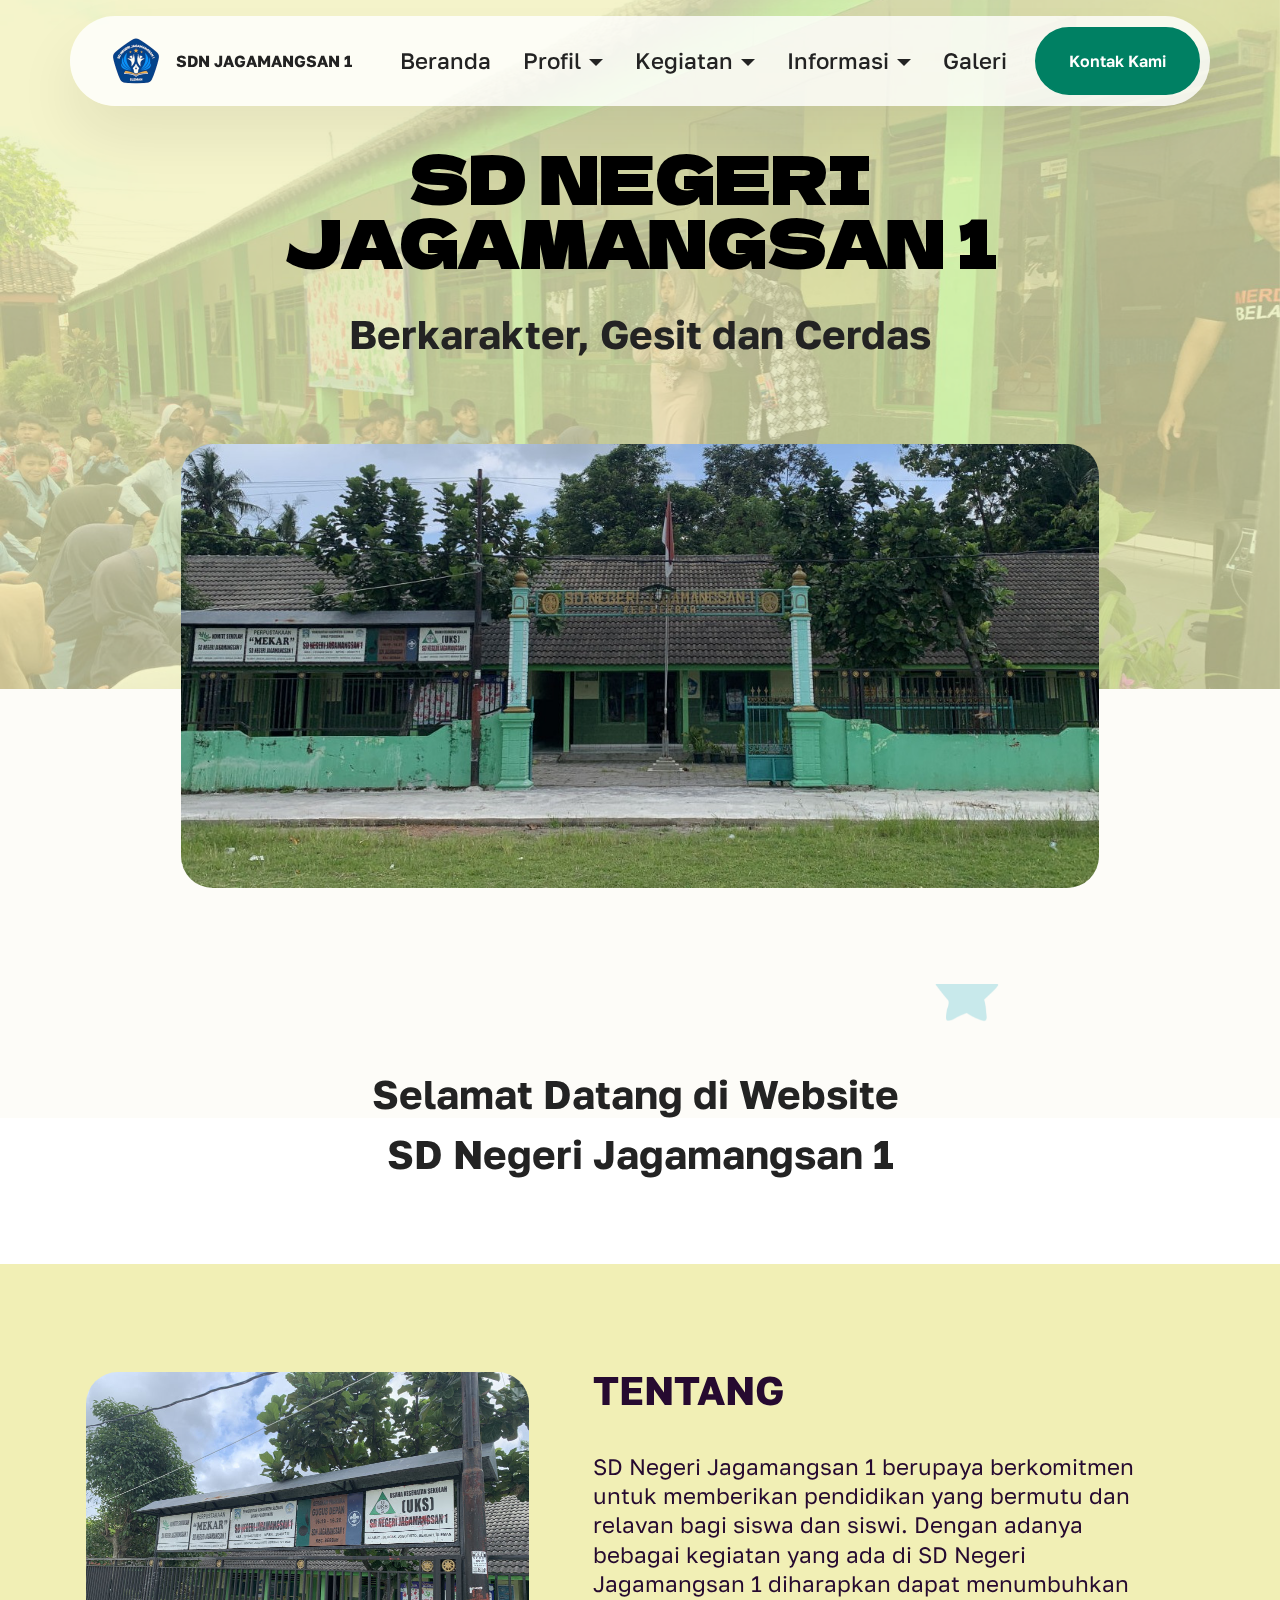
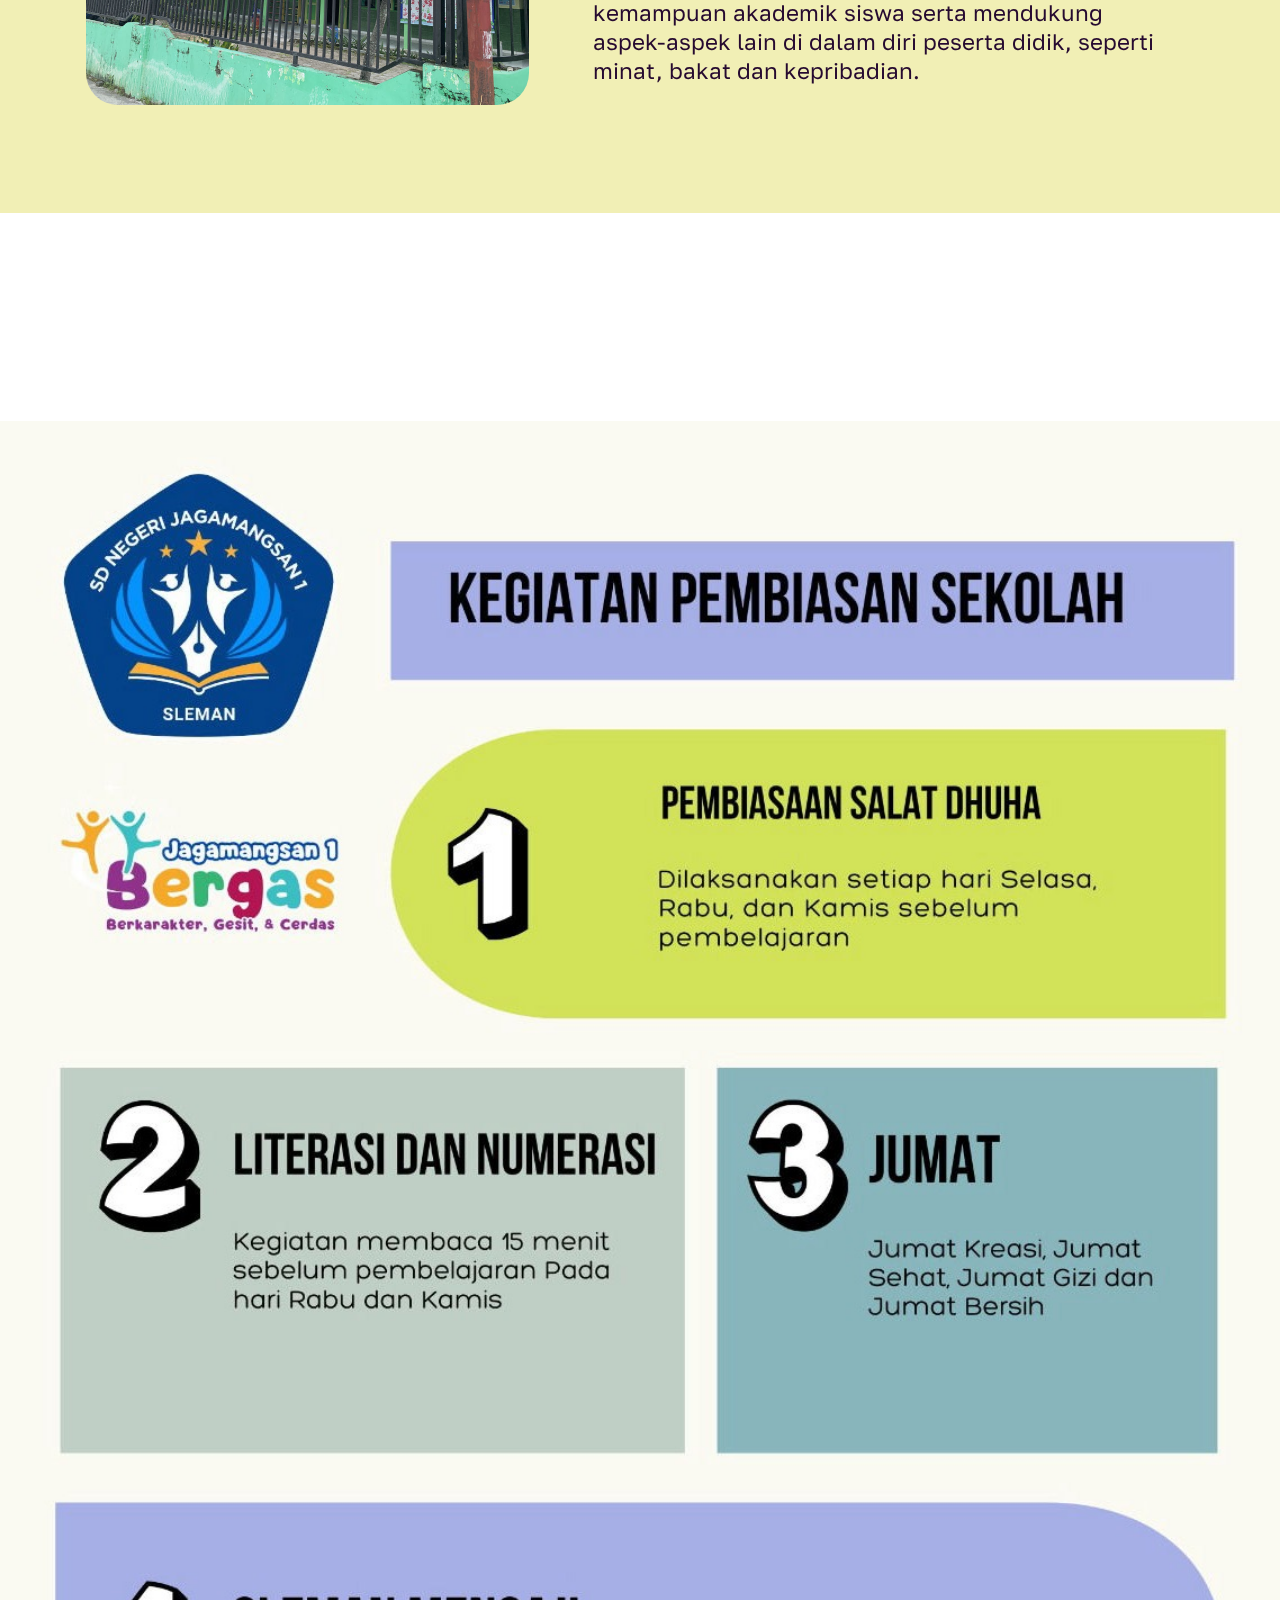
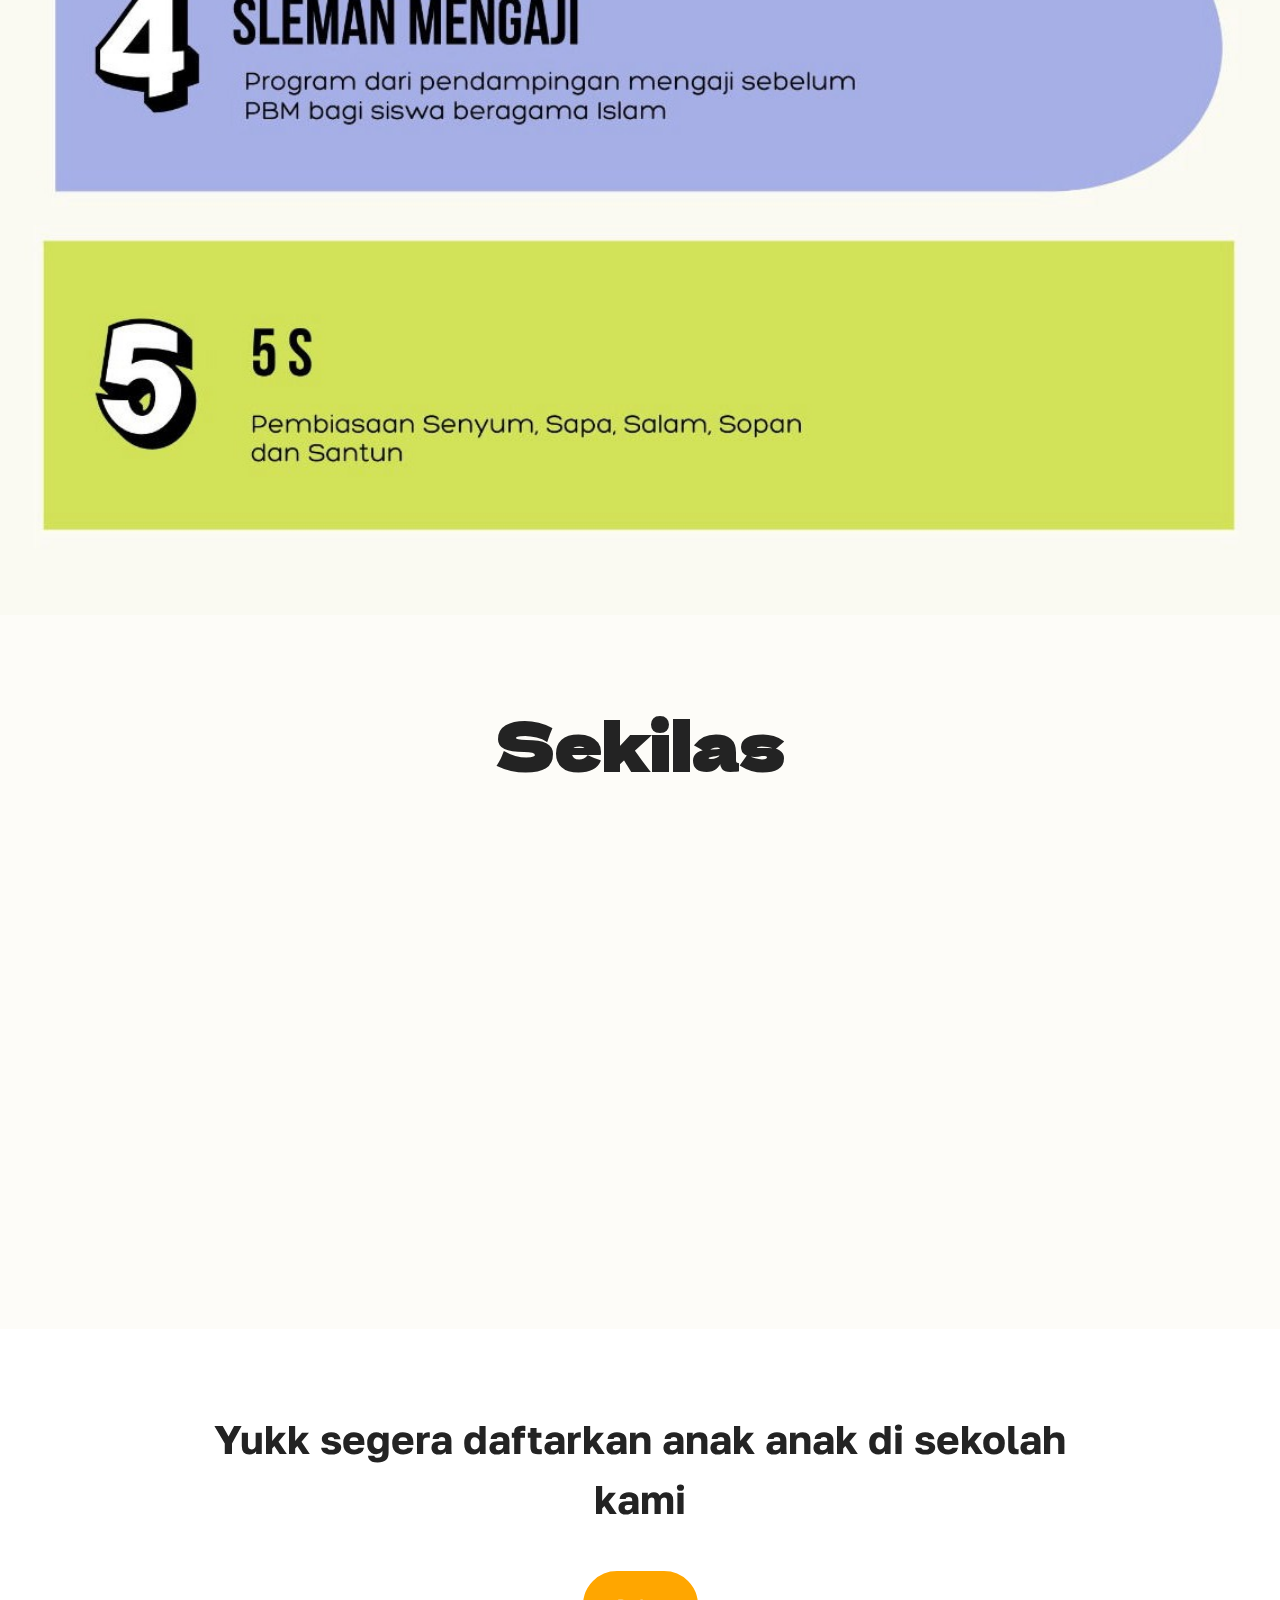
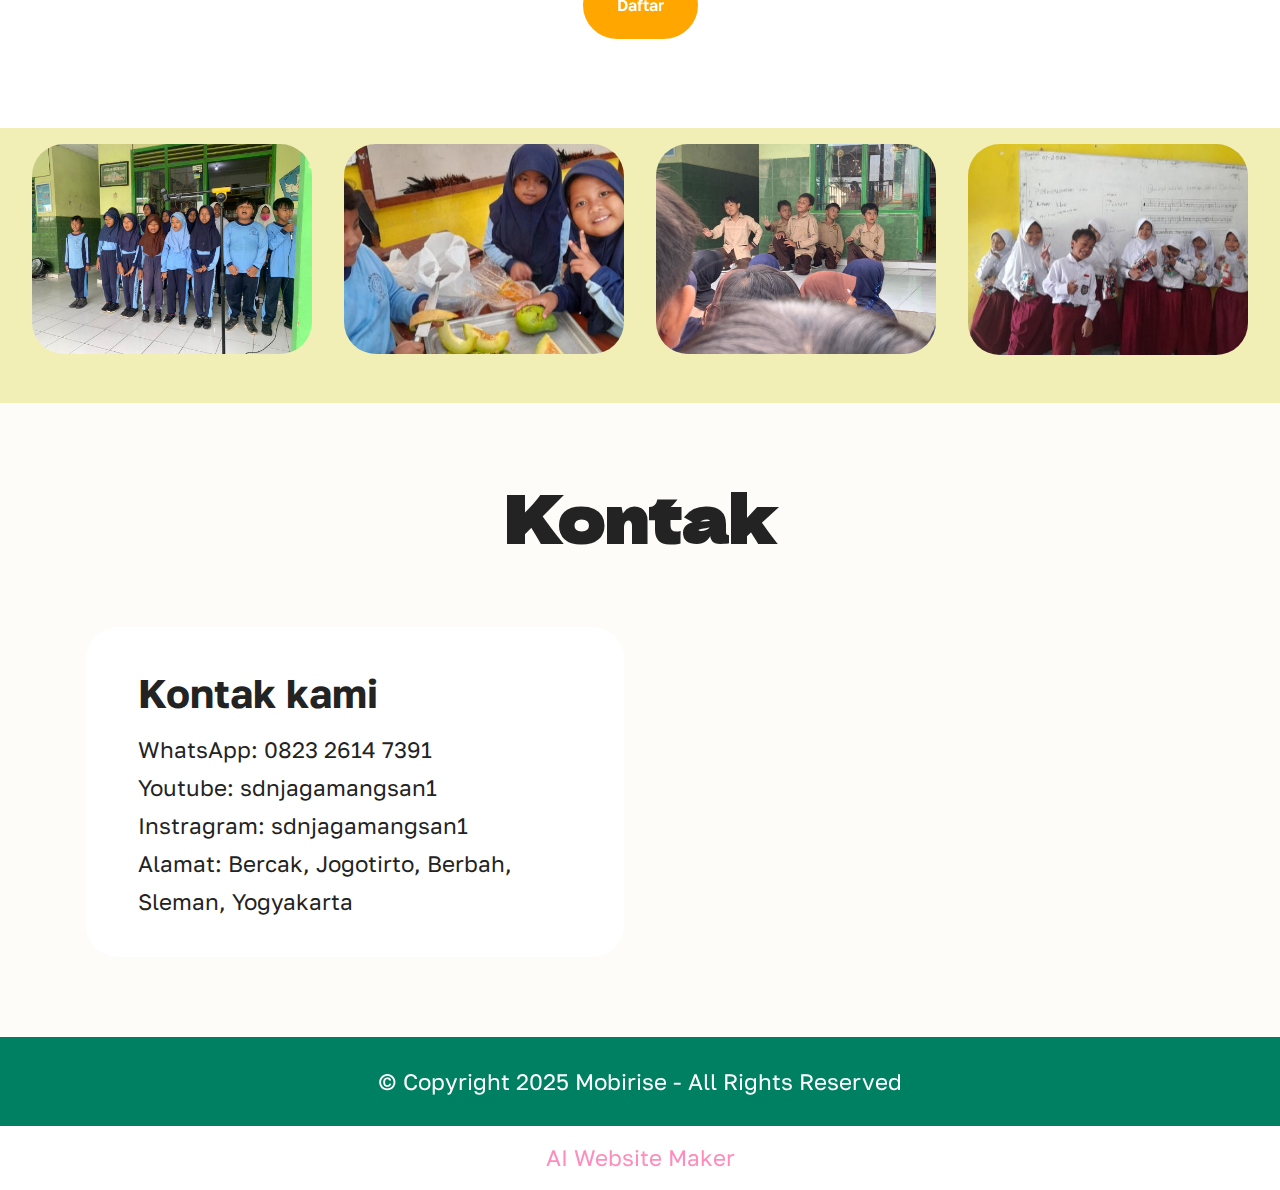
==== index.html @ c699a1b9 "satu" ====
<!DOCTYPE html>
<html  >
<head>
  <!-- Site made with Mobirise Website Builder v5.9.6, https://mobirise.com -->
  <meta charset="UTF-8">
  <meta http-equiv="X-UA-Compatible" content="IE=edge">
  <meta name="generator" content="Mobirise v5.9.6, mobirise.com">
  <meta name="viewport" content="width=device-width, initial-scale=1, minimum-scale=1">
  <link rel="shortcut icon" href="assets/images/channels4-profile-removebg-preview-96x96.png" type="image/x-icon">
  <meta name="description" content="">
  
  
  <title>Home</title>
  <link rel="stylesheet" href="assets/web/assets/mobirise-icons2/mobirise2.css">
  <link rel="stylesheet" href="assets/bootstrap/css/bootstrap.min.css">
  <link rel="stylesheet" href="assets/bootstrap/css/bootstrap-grid.min.css">
  <link rel="stylesheet" href="assets/bootstrap/css/bootstrap-reboot.min.css">
  <link rel="stylesheet" href="assets/parallax/jarallax.css">
  <link rel="stylesheet" href="assets/dropdown/css/style.css">
  <link rel="stylesheet" href="assets/theme/css/style.css">
  <link rel="preload" href="https://fonts.googleapis.com/css?family=Dela+Gothic+One:400&display=swap" as="style" onload="this.onload=null;this.rel='stylesheet'">
  <noscript><link rel="stylesheet" href="https://fonts.googleapis.com/css?family=Dela+Gothic+One:400&display=swap"></noscript>
  <link rel="preload" href="https://fonts.googleapis.com/css?family=Golos+Text:400,500,600,700,800,900&display=swap" as="style" onload="this.onload=null;this.rel='stylesheet'">
  <noscript><link rel="stylesheet" href="https://fonts.googleapis.com/css?family=Golos+Text:400,500,600,700,800,900&display=swap"></noscript>
  <link rel="preload" as="style" href="assets/mobirise/css/mbr-additional.css"><link rel="stylesheet" href="assets/mobirise/css/mbr-additional.css" type="text/css">

  
  
  
</head>
<body>
  
  <section data-bs-version="5.1" class="menu menu1 cid-u5EhLOorls" once="menu" id="menu01-0">
	

	<nav class="navbar navbar-dropdown navbar-fixed-top navbar-expand-lg">
		<div class="container">
			<div class="navbar-brand">
				<span class="navbar-logo">
					<a href="https://mobiri.se">
						<img src="assets/images/channels4-profile-removebg-preview-96x96.png" alt="Mobirise Website Builder" style="height: 3rem;">
					</a>
				</span>
				<span class="navbar-caption-wrap"><a class="navbar-caption text-black display-4" href="https://mobiri.se">SDN JAGAMANGSAN 1</a></span>
			</div>
			<button class="navbar-toggler" type="button" data-toggle="collapse" data-bs-toggle="collapse" data-target="#navbarSupportedContent" data-bs-target="#navbarSupportedContent" aria-controls="navbarNavAltMarkup" aria-expanded="false" aria-label="Toggle navigation">
				<div class="hamburger">
					<span></span>
					<span></span>
					<span></span>
					<span></span>
				</div>
			</button>
			<div class="collapse navbar-collapse" id="navbarSupportedContent">
				<ul class="navbar-nav nav-dropdown" data-app-modern-menu="true"><li class="nav-item">
						<a class="nav-link link text-black text-primary display-7" href="index.html">Beranda</a>
					</li>
					<li class="nav-item dropdown">
						<a class="nav-link link text-black dropdown-toggle display-7" href="https://mobiri.se" aria-expanded="false" data-toggle="dropdown-submenu" data-bs-toggle="dropdown" data-bs-auto-close="outside">Profil</a><div class="dropdown-menu" aria-labelledby="dropdown-407"><a class="text-black dropdown-item text-primary display-7" href="sejarah.html">Sejarah</a><a class="text-black show dropdown-item text-primary display-7" href="visi-misi.html">Visi Misi</a><a class="text-black dropdown-item text-primary display-7" href="struktur-oganisasi.html">Struktur Organisasi</a><a class="text-black show dropdown-item text-primary display-7" href="tenaga-pendidik.html">Tenaga Pendidik</a><a class="text-black show dropdown-item text-primary display-7" href="fasilitas.html">Fasilitas</a></div>
					</li>
					<li class="nav-item dropdown">
						<a class="nav-link link text-black dropdown-toggle display-7" href="https://mobiri.se" data-toggle="dropdown-submenu" data-bs-toggle="dropdown" data-bs-auto-close="outside" aria-expanded="false">Kegiatan</a><div class="dropdown-menu" aria-labelledby="dropdown-950"><a class="text-black dropdown-item text-primary display-7" href="intrakurikuler.html">Intrakurikuler</a><a class="text-black show dropdown-item text-primary display-7" href="ekstrakurikuler.html">Ekstrakurikuler</a></div>
					</li><li class="nav-item dropdown"><a class="nav-link link text-black dropdown-toggle display-7" href="https://mobiri.se" data-toggle="dropdown-submenu" data-bs-toggle="dropdown" data-bs-auto-close="outside" aria-expanded="false">Informasi</a><div class="dropdown-menu" aria-labelledby="dropdown-753"><a class="text-black dropdown-item text-primary display-7" href="pengumuman.html">Pengumuman</a><a class="text-black show dropdown-item text-primary display-7" href="pendaftaran.html">Pendaftaran</a></div></li><li class="nav-item"><a class="nav-link link text-black text-primary display-7" href="galeri.html">Galeri</a></li></ul>
				
				<div class="navbar-buttons mbr-section-btn"><a class="btn btn-danger display-4" href="kontak-kami.html">Kontak Kami</a></div>
			</div>
		</div>
	</nav>
</section>

<section data-bs-version="5.1" class="header5 cid-u5EiKkVev7 mbr-parallax-background" id="header05-2">
	

	
	<div class="mbr-overlay" style="opacity: 0.7; background-color: rgb(241, 239, 181);"></div>
	<div class="topbg"></div>
	<div class="align-center container">
		<div class="row justify-content-center">
			<div class="col-md-12 content-head">
				<h1 class="mbr-section-title mbr-fonts-style mb-4 display-2">
					<strong>SD NEGERI JAGAMANGSAN 1</strong></h1>
				<p class="mbr-text mbr-fonts-style mb-4 display-5"><strong>
					Berkarakter, Gesit dan Cerdas</strong></p>
				
			</div>
		</div>
		<div class="row mt-5 justify-content-center">
			<div class="col-12 col-lg-10">
				<img src="assets/images/img-2160-1456x1092.jpeg" alt="Mobirise Website Builder" title="">
			</div>
		</div>
	</div>
</section>

<section data-bs-version="5.1" class="article11 cid-u5FJbLr4KS mbr-parallax-background" id="article11-2o">
    

    
    <div class="mbr-overlay" style="opacity: 0; background-color: rgb(237, 239, 235);">
    </div>
    <div class="container">
        <div class="row justify-content-center">
            <div class="title col-md-12 col-lg-9">
                <h3 class="mbr-section-title mbr-fonts-style align-center mt-0 mb-0 display-5"><strong>Selamat Datang di Website&nbsp;</strong><br><strong>SD Negeri Jagamangsan 1</strong><strong><br></strong></h3>
                
                
            </div>
        </div>
    </div>
</section>

<section data-bs-version="5.1" class="article2 cid-u5EkbPDEgT" id="article02-4">
	

	
	

	<div class="container">
		<div class="row justify-content-center">
			<div class="col-12 col-md-12 col-lg-5 image-wrapper">
				<img class="w-100" src="assets/images/img-2157-886x665.jpg" alt="Mobirise Website Builder">
			</div>
			<div class="col-12 col-md-12 col-lg">
				<div class="text-wrapper align-left">
					<h1 class="mbr-section-title mbr-fonts-style mb-4 display-5">
						<strong>TENTANG</strong></h1>
					<p class="mbr-text align-left mbr-fonts-style mb-4 display-7">
					SD Negeri Jagamangsan 1 berupaya berkomitmen untuk memberikan pendidikan yang bermutu dan relavan bagi siswa dan siswi. Dengan adanya bebagai kegiatan yang ada di SD Negeri Jagamangsan 1 diharapkan dapat menumbuhkan kemampuan akademik siswa serta mendukung aspek-aspek lain di dalam diri peserta didik, seperti minat, bakat dan kepribadian.</p>
					
				</div>
			</div>
		</div>
	</div>
</section>

<section data-bs-version="5.1" class="article11 cid-u5G0o99tDc mbr-parallax-background" id="article11-3a">
    

    
    
    <div class="container">
        <div class="row justify-content-center">
            <div class="title col-md-12 col-lg-6">
                
                
                
            </div>
        </div>
    </div>
</section>

<section data-bs-version="5.1" class="image4 cid-uaXvs0E8yZ" id="image04-4m">
    

    <div class="image-block m-auto">
        <img src="assets/images/whatsapp-image-2024-04-25-at-09.48.21-1142x1600.jpeg" alt="Mobirise">
        
    </div>
</section>

<section data-bs-version="5.1" class="video04 cid-uaXDni73WW" id="video04-4o">
    
    
    
    <div class="container">
        <div class="mbr-section-head mb-5">
            <h4 class="mbr-section-title mbr-fonts-style mb-0 mt-0 display-2">
                <strong>Sekilas</strong></h4>
            
        </div>
        <div class="row justify-content-center">
            <div class="col-12 col-md-8 video-block">
                <div class="video-wrapper"><iframe class="mbr-embedded-video" src="https://www.youtube.com/embed/W8xLnIFjyvs?rel=0&amp;amp;mute=1&amp;showinfo=0&amp;autoplay=1&amp;loop=1&amp;playlist=W8xLnIFjyvs" width="1280" height="720" frameborder="0" allowfullscreen></iframe></div>
                
            </div>
        </div>
    </div>
</section>

<section data-bs-version="5.1" class="article11 cid-u5G0kVaCmY mbr-parallax-background" id="article11-39">
    

    
    
    <div class="container">
        <div class="row justify-content-center">
            <div class="title col-md-12 col-lg-10">
                <h3 class="mbr-section-title mbr-fonts-style align-center mt-0 mb-0 display-5"><strong>Yukk segera daftarkan anak anak di sekolah kami</strong></h3>
                
                <div class="mbr-section-btn align-center mt-4"><a class="btn btn-secondary display-4" href="https://wa.me/6287838327234?text=Saya%20ingin%20mendapatkan%20informasi%20PPDB%20SD%20Negeri%20Jagamangsan%201">Daftar</a></div>
            </div>
        </div>
    </div>
</section>

<section data-bs-version="5.1" class="gallery3 cid-u5FL4HAFyW" id="gallery03-2r">
    
    
    <div class="container-fluid">
      <div class="row justify-content-center">
        <div class="col-12 content-head">
          
        </div>
      </div>
      <div class="row">
        <div class="item features-image mb-4 col-6 col-md-4 col-lg-3">
          <div class="item-wrapper">
            <div class="item-img mb-3">
              <img src="assets/images/whatsapp-image-2024-03-09-at-16.23.32-518x388.jpg" alt="Mobirise Website Builder" title="" data-slide-to="0" data-bs-slide-to="0">
            </div>
            
          </div>
        </div>
        <div class="item features-image mb-4 col-6 col-md-4 col-lg-3">
          <div class="item-wrapper">
            <div class="item-img mb-3">
              <img src="assets/images/p5-bu-karni-518x691.jpeg" alt="Mobirise Website Builder" title="" data-slide-to="1" data-bs-slide-to="1">
            </div>
            
          </div>
        </div>
        <div class="item features-image mb-4 col-6 col-md-4 col-lg-3">
          <div class="item-wrapper">
            <div class="item-img mb-3">
              <img src="assets/images/whatsapp-image-2024-04-22-at-08.17.10-518x388.jpg" alt="Mobirise Website Builder" title="" data-slide-to="2" data-bs-slide-to="2">
            </div>
            
          </div>
        </div>
        <div class="item features-image mb-4 col-6 col-md-4 col-lg-3">
          <div class="item-wrapper">
            <div class="item-img mb-3">
              <img src="assets/images/bu-karni-p5-518x389.jpeg" alt="Mobirise Website Builder" title="" data-slide-to="3" data-bs-slide-to="3">
            </div>
            
          </div>
        </div>
      </div>
    </div>
  </section>

<section data-bs-version="5.1" class="contacts2 map1 cid-u5El565pjX" id="contacts02-5">

    

    
    <div class="container">
        <div class="row justify-content-center">
            <div class="col-12 content-head">
                <div class="mbr-section-head mb-5">
                    <h3 class="mbr-section-title mbr-fonts-style align-center mb-0 display-2">
                        <strong>Kontak</strong></h3>
                    
                </div>
            </div>
        </div>
        <div class="row justify-content-center mt-4">
            <div class="card col-12 col-md-6">
                <div class="card-wrapper">
                    <div class="text-wrapper">
                        <h5 class="cardTitle mbr-fonts-style mb-2 display-5">
                        <strong>Kontak kami</strong></h5>
                    <ul class="list mbr-fonts-style display-7">
                        <li class="mbr-text item-wrap"><span style="font-size: 1.4rem;">WhatsApp: 0823 2614 7391</span><br></li>
                        <li class="mbr-text item-wrap">Youtube: sdnjagamangsan1</li>
                        <li class="mbr-text item-wrap">Instragram: sdnjagamangsan1</li><li class="mbr-text item-wrap">Alamat: Bercak, Jogotirto, Berbah, Sleman, Yogyakarta</li>
                    </ul>
                    </div>
                </div>
            </div>
            <div class="map-wrapper col-12 col-md-6">
                <div class="google-map"><iframe frameborder="0" style="border:0" src="https://www.google.com/maps/embed?pb=!1m18!1m12!1m3!1d3952.758239607634!2d110.47816917468333!3d-7.81539607760584!2m3!1f0!2f0!3f0!3m2!1i1024!2i768!4f13.1!3m3!1m2!1s0x2e7a505c04a96737%3A0x9ee2228bad907ce1!2sSD%20Negeri%20Jagamangsan%201%20Jogotirto%20Berbah%20Sleman!5e0!3m2!1sid!2sid!4v1709206261311!5m2!1sid!2sid" allowfullscreen=""></iframe></div>
            </div>
        </div>
    </div>
</section>

<section data-bs-version="5.1" class="footer4 cid-u5El9l6pvZ" once="footers" id="footer04-6">

    

    

    <div class="container">
        <div class="media-container-row align-center mbr-white">
            <div class="col-12">
                <p class="mbr-text mb-0 mbr-fonts-style display-7">
                    © Copyright 2025 Mobirise - All Rights Reserved
                </p>
            </div>
        </div>
    </div>
</section><section class="display-7" style="padding: 0;align-items: center;justify-content: center;flex-wrap: wrap;    align-content: center;display: flex;position: relative;height: 4rem;"><a href="https://mobiri.se/3088887" style="flex: 1 1;height: 4rem;position: absolute;width: 100%;z-index: 1;"><img alt="" style="height: 4rem;" src="[data-uri]"></a><p style="margin: 0;text-align: center;" class="display-7">&#8204;</p><a style="z-index:1" href="https://mobirise.com/builder/ai-website-maker.html">AI Website Maker</a></section><script src="assets/bootstrap/js/bootstrap.bundle.min.js"></script>  <script src="assets/parallax/jarallax.js"></script>  <script src="assets/smoothscroll/smooth-scroll.js"></script>  <script src="assets/ytplayer/index.js"></script>  <script src="assets/dropdown/js/navbar-dropdown.js"></script>  <script src="assets/playervimeo/vimeo_player.js"></script>  <script src="assets/theme/js/script.js"></script>  
  
  
</body>
</html>
---- assets/web/assets/mobirise-icons2/mobirise2.css ----
@font-face {
  font-family: 'Moririse2';
  font-display: swap;
  src:  url('mobirise2.eot?f2bix4');
  src:  url('mobirise2.eot?f2bix4#iefix') format('embedded-opentype'),
    url('mobirise2.ttf?f2bix4') format('truetype'),
    url('mobirise2.woff?f2bix4') format('woff'),
    url('mobirise2.svg?f2bix4#mobirise2') format('svg');
  font-weight: normal;
  font-style: normal;
}

[class^="mobi-"], [class*=" mobi-"] {
  /* use !important to prevent issues with browser extensions that change fonts */
  font-family: 'Moririse2' !important;
  speak: none;
  font-style: normal;
  font-weight: normal;
  font-variant: normal;
  text-transform: none;
  line-height: 1;

  /* Better Font Rendering =========== */
  -webkit-font-smoothing: antialiased;
  -moz-osx-font-smoothing: grayscale;
}

.mobi-mbri-add-submenu:before {
  content: "\e900";
}
.mobi-mbri-alert:before {
  content: "\e901";
}
.mobi-mbri-align-center:before {
  content: "\e902";
}
.mobi-mbri-align-justify:before {
  content: "\e903";
}
.mobi-mbri-align-left:before {
  content: "\e904";
}
.mobi-mbri-align-right:before {
  content: "\e905";
}
.mobi-mbri-android:before {
  content: "\e906";
}
.mobi-mbri-apple:before {
  content: "\e907";
}
.mobi-mbri-arrow-down:before {
  content: "\e908";
}
.mobi-mbri-arrow-next:before {
  content: "\e909";
}
.mobi-mbri-arrow-prev:before {
  content: "\e90a";
}
.mobi-mbri-arrow-up:before {
  content: "\e90b";
}
.mobi-mbri-bold:before {
  content: "\e90c";
}
.mobi-mbri-bookmark:before {
  content: "\e90d";
}
.mobi-mbri-bootstrap:before {
  content: "\e90e";
}
.mobi-mbri-briefcase:before {
  content: "\e90f";
}
.mobi-mbri-browse:before {
  content: "\e910";
}
.mobi-mbri-bulleted-list:before {
  content: "\e911";
}
.mobi-mbri-calendar:before {
  content: "\e912";
}
.mobi-mbri-camera:before {
  content: "\e913";
}
.mobi-mbri-cart-add:before {
  content: "\e914";
}
.mobi-mbri-cart-full:before {
  content: "\e915";
}
.mobi-mbri-cash:before {
  content: "\e916";
}
.mobi-mbri-change-style:before {
  content: "\e917";
}
.mobi-mbri-chat:before {
  content: "\e918";
}
.mobi-mbri-clock:before {
  content: "\e919";
}
.mobi-mbri-close:before {
  content: "\e91a";
}
.mobi-mbri-cloud:before {
  content: "\e91b";
}
.mobi-mbri-code:before {
  content: "\e91c";
}
.mobi-mbri-contact-form:before {
  content: "\e91d";
}
.mobi-mbri-credit-card:before {
  content: "\e91e";
}
.mobi-mbri-cursor-click:before {
  content: "\e91f";
}
.mobi-mbri-cust-feedback:before {
  content: "\e920";
}
.mobi-mbri-database:before {
  content: "\e921";
}
.mobi-mbri-delivery:before {
  content: "\e922";
}
.mobi-mbri-desktop:before {
  content: "\e923";
}
.mobi-mbri-devices:before {
  content: "\e924";
}
.mobi-mbri-down:before {
  content: "\e925";
}
.mobi-mbri-download-2:before {
  content: "\e926";
}
.mobi-mbri-download:before {
  content: "\e927";
}
.mobi-mbri-drag-n-drop-2:before {
  content: "\e928";
}
.mobi-mbri-drag-n-drop:before {
  content: "\e929";
}
.mobi-mbri-edit-2:before {
  content: "\e92a";
}
.mobi-mbri-edit:before {
  content: "\e92b";
}
.mobi-mbri-error:before {
  content: "\e92c";
}
.mobi-mbri-extension:before {
  content: "\e92d";
}
.mobi-mbri-features:before {
  content: "\e92e";
}
.mobi-mbri-file:before {
  content: "\e92f";
}
.mobi-mbri-flag:before {
  content: "\e930";
}
.mobi-mbri-folder:before {
  content: "\e931";
}
.mobi-mbri-gift:before {
  content: "\e932";
}
.mobi-mbri-github:before {
  content: "\e933";
}
.mobi-mbri-globe-2:before {
  content: "\e934";
}
.mobi-mbri-globe:before {
  content: "\e935";
}
.mobi-mbri-growing-chart:before {
  content: "\e936";
}
.mobi-mbri-hearth:before {
  content: "\e937";
}
.mobi-mbri-help:before {
  content: "\e938";
}
.mobi-mbri-home:before {
  content: "\e939";
}
.mobi-mbri-hot-cup:before {
  content: "\e93a";
}
.mobi-mbri-idea:before {
  content: "\e93b";
}
.mobi-mbri-image-gallery:before {
  content: "\e93c";
}
.mobi-mbri-image-slider:before {
  content: "\e93d";
}
.mobi-mbri-info:before {
  content: "\e93e";
}
.mobi-mbri-italic:before {
  content: "\e93f";
}
.mobi-mbri-key:before {
  content: "\e940";
}
.mobi-mbri-laptop:before {
  content: "\e941";
}
.mobi-mbri-layers:before {
  content: "\e942";
}
.mobi-mbri-left-right:before {
  content: "\e943";
}
.mobi-mbri-left:before {
  content: "\e944";
}
.mobi-mbri-letter:before {
  content: "\e945";
}
.mobi-mbri-like:before {
  content: "\e946";
}
.mobi-mbri-link:before {
  content: "\e947";
}
.mobi-mbri-lock:before {
  content: "\e948";
}
.mobi-mbri-login:before {
  content: "\e949";
}
.mobi-mbri-logout:before {
  content: "\e94a";
}
.mobi-mbri-magic-stick:before {
  content: "\e94b";
}
.mobi-mbri-map-pin:before {
  content: "\e94c";
}
.mobi-mbri-menu:before {
  content: "\e94d";
}
.mobi-mbri-mobile-2:before {
  content: "\e94e";
}
.mobi-mbri-mobile-horizontal:before {
  content: "\e94f";
}
.mobi-mbri-mobile:before {
  content: "\e950";
}
.mobi-mbri-mobirise:before {
  content: "\e951";
}
.mobi-mbri-more-horizontal:before {
  content: "\e952";
}
.mobi-mbri-more-vertical:before {
  content: "\e953";
}
.mobi-mbri-music:before {
  content: "\e954";
}
.mobi-mbri-new-file:before {
  content: "\e955";
}
.mobi-mbri-numbered-list:before {
  content: "\e956";
}
.mobi-mbri-opened-folder:before {
  content: "\e957";
}
.mobi-mbri-pages:before {
  content: "\e958";
}
.mobi-mbri-paper-plane:before {
  content: "\e959";
}
.mobi-mbri-paperclip:before {
  content: "\e95a";
}
.mobi-mbri-phone:before {
  content: "\e95b";
}
.mobi-mbri-photo:before {
  content: "\e95c";
}
.mobi-mbri-photos:before {
  content: "\e95d";
}
.mobi-mbri-pin:before {
  content: "\e95e";
}
.mobi-mbri-play:before {
  content: "\e95f";
}
.mobi-mbri-plus:before {
  content: "\e960";
}
.mobi-mbri-preview:before {
  content: "\e961";
}
.mobi-mbri-print:before {
  content: "\e962";
}
.mobi-mbri-protect:before {
  content: "\e963";
}
.mobi-mbri-question:before {
  content: "\e964";
}
.mobi-mbri-quote-left:before {
  content: "\e965";
}
.mobi-mbri-quote-right:before {
  content: "\e966";
}
.mobi-mbri-redo:before {
  content: "\e967";
}
.mobi-mbri-refresh:before {
  content: "\e968";
}
.mobi-mbri-responsive-2:before {
  content: "\e969";
}
.mobi-mbri-responsive:before {
  content: "\e96a";
}
.mobi-mbri-right:before {
  content: "\e96b";
}
.mobi-mbri-rocket:before {
  content: "\e96c";
}
.mobi-mbri-sad-face:before {
  content: "\e96d";
}
.mobi-mbri-sale:before {
  content: "\e96e";
}
.mobi-mbri-save:before {
  content: "\e96f";
}
.mobi-mbri-search:before {
  content: "\e970";
}
.mobi-mbri-setting-2:before {
  content: "\e971";
}
.mobi-mbri-setting-3:before {
  content: "\e972";
}
.mobi-mbri-setting:before {
  content: "\e973";
}
.mobi-mbri-share:before {
  content: "\e974";
}
.mobi-mbri-shopping-bag:before {
  content: "\e975";
}
.mobi-mbri-shopping-basket:before {
  content: "\e976";
}
.mobi-mbri-shopping-cart:before {
  content: "\e977";
}
.mobi-mbri-sites:before {
  content: "\e978";
}
.mobi-mbri-smile-face:before {
  content: "\e979";
}
.mobi-mbri-speed:before {
  content: "\e97a";
}
.mobi-mbri-star:before {
  content: "\e97b";
}
.mobi-mbri-success:before {
  content: "\e97c";
}
.mobi-mbri-sun:before {
  content: "\e97d";
}
.mobi-mbri-sun2:before {
  content: "\e97e";
}
.mobi-mbri-tablet-vertical:before {
  content: "\e97f";
}
.mobi-mbri-tablet:before {
  content: "\e980";
}
.mobi-mbri-target:before {
  content: "\e981";
}
.mobi-mbri-timer:before {
  content: "\e982";
}
.mobi-mbri-to-ftp:before {
  content: "\e983";
}
.mobi-mbri-to-local-drive:before {
  content: "\e984";
}
.mobi-mbri-touch-swipe:before {
  content: "\e985";
}
.mobi-mbri-touch:before {
  content: "\e986";
}
.mobi-mbri-trash:before {
  content: "\e987";
}
.mobi-mbri-underline:before {
  content: "\e988";
}
.mobi-mbri-undo:before {
  content: "\e989";
}
.mobi-mbri-unlink:before {
  content: "\e98a";
}
.mobi-mbri-unlock:before {
  content: "\e98b";
}
.mobi-mbri-up-down:before {
  content: "\e98c";
}
.mobi-mbri-up:before {
  content: "\e98d";
}
.mobi-mbri-update:before {
  content: "\e98e";
}
.mobi-mbri-upload-2:before {
  content: "\e98f";
}
.mobi-mbri-upload:before {
  content: "\e990";
}
.mobi-mbri-user-2:before {
  content: "\e991";
}
.mobi-mbri-user:before {
  content: "\e992";
}
.mobi-mbri-users:before {
  content: "\e993";
}
.mobi-mbri-video-play:before {
  content: "\e994";
}
.mobi-mbri-video:before {
  content: "\e995";
}
.mobi-mbri-watch:before {
  content: "\e996";
}
.mobi-mbri-website-theme-2:before {
  content: "\e997";
}
.mobi-mbri-website-theme:before {
  content: "\e998";
}
.mobi-mbri-wifi:before {
  content: "\e999";
}
.mobi-mbri-windows:before {
  content: "\e99a";
}
.mobi-mbri-zoom-in:before {
  content: "\e99b";
}
.mobi-mbri-zoom-out:before {
  content: "\e99c";
}
---- assets/parallax/jarallax.css ----
.jarallax {
    position: relative;
    z-index: 0;
}
.jarallax > .jarallax-img {
    position: absolute;
    object-fit: cover;
    /* support for plugin https://github.com/bfred-it/object-fit-images */
    font-family: 'object-fit: cover;';
    top: 0;
    left: 0;
    width: 100%;
    height: 100%;
    z-index: -1;
}
---- assets/dropdown/css/style.css ----
.navbar-dropdown {
  left: 0;
  padding: 0;
  position: absolute;
  right: 0;
  top: 0;
  transition: all 0.45s ease;
  z-index: 1030;
  background: #282828; }
  .navbar-dropdown .navbar-logo {
    margin-right: 0.8rem;
    transition: margin 0.3s ease-in-out;
    vertical-align: middle; }
    .navbar-dropdown .navbar-logo img {
      height: 3.125rem;
      transition: all 0.3s ease-in-out; }
    .navbar-dropdown .navbar-logo.mbr-iconfont {
      font-size: 3.125rem;
      line-height: 3.125rem; }
  .navbar-dropdown .navbar-caption {
    font-weight: 700;
    white-space: normal;
    vertical-align: -4px;
    line-height: 3.125rem !important; }
    .navbar-dropdown .navbar-caption, .navbar-dropdown .navbar-caption:hover {
      color: inherit;
      text-decoration: none; }
  .navbar-dropdown .mbr-iconfont + .navbar-caption {
    vertical-align: -1px; }
  .navbar-dropdown.navbar-fixed-top {
    position: fixed; }
  .navbar-dropdown .navbar-brand span {
    vertical-align: -4px; }
  .navbar-dropdown.bg-color.transparent {
    background: none; }
  .navbar-dropdown.navbar-short .navbar-brand {
    padding: 0.625rem 0; }
    .navbar-dropdown.navbar-short .navbar-brand span {
      vertical-align: -1px; }
  .navbar-dropdown.navbar-short .navbar-caption {
    line-height: 2.375rem !important;
    vertical-align: -2px; }
  .navbar-dropdown.navbar-short .navbar-logo {
    margin-right: 0.5rem; }
    .navbar-dropdown.navbar-short .navbar-logo img {
      height: 2.375rem; }
    .navbar-dropdown.navbar-short .navbar-logo.mbr-iconfont {
      font-size: 2.375rem;
      line-height: 2.375rem; }
  .navbar-dropdown.navbar-short .mbr-table-cell {
    height: 3.625rem; }
  .navbar-dropdown .navbar-close {
    left: 0.6875rem;
    position: fixed;
    top: 0.75rem;
    z-index: 1000; }
  .navbar-dropdown .hamburger-icon {
    content: "";
    display: inline-block;
    vertical-align: middle;
    width: 16px;
    -webkit-box-shadow: 0 -6px 0 1px #282828,0 0 0 1px #282828,0 6px 0 1px #282828;
    -moz-box-shadow: 0 -6px 0 1px #282828,0 0 0 1px #282828,0 6px 0 1px #282828;
    box-shadow: 0 -6px 0 1px #282828,0 0 0 1px #282828,0 6px 0 1px #282828; }

.dropdown-menu .dropdown-toggle[data-toggle="dropdown-submenu"]::after {
  border-bottom: 0.35em solid transparent;
  border-left: 0.35em solid;
  border-right: 0;
  border-top: 0.35em solid transparent;
  margin-left: 0.3rem; }

.dropdown-menu .dropdown-item:focus {
  outline: 0; }

.nav-dropdown {
  font-size: 0.75rem;
  font-weight: 500;
  height: auto !important; }
  .nav-dropdown .nav-btn {
    padding-left: 1rem; }
  .nav-dropdown .link {
    margin: .667em 1.667em;
    font-weight: 500;
    padding: 0;
    transition: color .2s ease-in-out; }
    .nav-dropdown .link.dropdown-toggle {
      margin-right: 2.583em; }
      .nav-dropdown .link.dropdown-toggle::after {
        margin-left: .25rem;
        border-top: 0.35em solid;
        border-right: 0.35em solid transparent;
        border-left: 0.35em solid transparent;
        border-bottom: 0; }
      .nav-dropdown .link.dropdown-toggle[aria-expanded="true"] {
        margin: 0;
        padding: 0.667em 3.263em  0.667em 1.667em; }
  .nav-dropdown .link::after,
  .nav-dropdown .dropdown-item::after {
    color: inherit; }
  .nav-dropdown .btn {
    font-size: 0.75rem;
    font-weight: 700;
    letter-spacing: 0;
    margin-bottom: 0;
    padding-left: 1.25rem;
    padding-right: 1.25rem; }
  .nav-dropdown .dropdown-menu {
    border-radius: 0;
    border: 0;
    left: 0;
    margin: 0;
    padding-bottom: 1.25rem;
    padding-top: 1.25rem;
    position: relative; }
  .nav-dropdown .dropdown-submenu {
    margin-left: 0.125rem;
    top: 0; }
  .nav-dropdown .dropdown-item {
    font-weight: 500;
    line-height: 2;
    padding: 0.3846em 4.615em 0.3846em 1.5385em;
    position: relative;
    transition: color .2s ease-in-out, background-color .2s ease-in-out; }
    .nav-dropdown .dropdown-item::after {
      margin-top: -0.3077em;
      position: absolute;
      right: 1.1538em;
      top: 50%; }
    .nav-dropdown .dropdown-item:focus, .nav-dropdown .dropdown-item:hover {
      background: none; }

@media (max-width: 767px) {
  .nav-dropdown.navbar-toggleable-sm {
    bottom: 0;
    display: none;
    left: 0;
    overflow-x: hidden;
    position: fixed;
    top: 0;
    transform: translateX(-100%);
    -ms-transform: translateX(-100%);
    -webkit-transform: translateX(-100%);
    width: 18.75rem;
    z-index: 999; } }
.nav-dropdown.navbar-toggleable-xl {
  bottom: 0;
  display: none;
  left: 0;
  overflow-x: hidden;
  position: fixed;
  top: 0;
  transform: translateX(-100%);
  -ms-transform: translateX(-100%);
  -webkit-transform: translateX(-100%);
  width: 18.75rem;
  z-index: 999; }

.nav-dropdown-sm {
  display: block !important;
  overflow-x: hidden;
  overflow: auto;
  padding-top: 3.875rem; }
  .nav-dropdown-sm::after {
    content: "";
    display: block;
    height: 3rem;
    width: 100%; }
  .nav-dropdown-sm.collapse.in ~ .navbar-close {
    display: block !important; }
  .nav-dropdown-sm.collapsing, .nav-dropdown-sm.collapse.in {
    transform: translateX(0);
    -ms-transform: translateX(0);
    -webkit-transform: translateX(0);
    transition: all 0.25s ease-out;
    -webkit-transition: all 0.25s ease-out;
    background: #282828; }
  .nav-dropdown-sm.collapsing[aria-expanded="false"] {
    transform: translateX(-100%);
    -ms-transform: translateX(-100%);
    -webkit-transform: translateX(-100%); }
  .nav-dropdown-sm .nav-item {
    display: block;
    margin-left: 0 !important;
    padding-left: 0; }
  .nav-dropdown-sm .link,
  .nav-dropdown-sm .dropdown-item {
    border-top: 1px dotted rgba(255, 255, 255, 0.1);
    font-size: 0.8125rem;
    line-height: 1.6;
    margin: 0 !important;
    padding: 0.875rem 2.4rem 0.875rem 1.5625rem !important;
    position: relative;
    white-space: normal; }
    .nav-dropdown-sm .link:focus, .nav-dropdown-sm .link:hover,
    .nav-dropdown-sm .dropdown-item:focus,
    .nav-dropdown-sm .dropdown-item:hover {
      background: rgba(0, 0, 0, 0.2) !important;
      color: #c0a375; }
  .nav-dropdown-sm .nav-btn {
    position: relative;
    padding: 1.5625rem 1.5625rem 0 1.5625rem; }
    .nav-dropdown-sm .nav-btn::before {
      border-top: 1px dotted rgba(255, 255, 255, 0.1);
      content: "";
      left: 0;
      position: absolute;
      top: 0;
      width: 100%; }
    .nav-dropdown-sm .nav-btn + .nav-btn {
      padding-top: 0.625rem; }
      .nav-dropdown-sm .nav-btn + .nav-btn::before {
        display: none; }
  .nav-dropdown-sm .btn {
    padding: 0.625rem 0; }
  .nav-dropdown-sm .dropdown-toggle[data-toggle="dropdown-submenu"]::after {
    margin-left: .25rem;
    border-top: 0.35em solid;
    border-right: 0.35em solid transparent;
    border-left: 0.35em solid transparent;
    border-bottom: 0; }
  .nav-dropdown-sm .dropdown-toggle[data-toggle="dropdown-submenu"][aria-expanded="true"]::after {
    border-top: 0;
    border-right: 0.35em solid transparent;
    border-left: 0.35em solid transparent;
    border-bottom: 0.35em solid; }
  .nav-dropdown-sm .dropdown-menu {
    margin: 0;
    padding: 0;
    position: relative;
    top: 0;
    left: 0;
    width: 100%;
    border: 0;
    float: none;
    border-radius: 0;
    background: none; }
  .nav-dropdown-sm .dropdown-submenu {
    left: 100%;
    margin-left: 0.125rem;
    margin-top: -1.25rem;
    top: 0; }

.navbar-toggleable-sm .nav-dropdown .dropdown-menu {
  position: absolute; }

.navbar-toggleable-sm .nav-dropdown .dropdown-submenu {
  left: 100%;
  margin-left: 0.125rem;
  margin-top: -1.25rem;
  top: 0; }

.navbar-toggleable-sm.opened .nav-dropdown .dropdown-menu {
  position: relative; }

.navbar-toggleable-sm.opened .nav-dropdown .dropdown-submenu {
  left: 0;
  margin-left: 00rem;
  margin-top: 0rem;
  top: 0; }

.is-builder .nav-dropdown.collapsing {
  transition: none !important; }
---- assets/theme/css/style.css ----
@charset "UTF-8";
section {
  background-color: #ffffff;
}

body {
  font-style: normal;
  line-height: 1.5;
  font-weight: 400;
  color: #232323;
  position: relative;
}

button {
  background-color: transparent;
  border-color: transparent;
}

.embla__button,
.carousel-control {
  background-color: #edefea !important;
  opacity: 0.8 !important;
  color: #464845 !important;
  border-color: #edefea !important;
}

.carousel .close,
.modalWindow .close {
  background-color: #edefea !important;
  color: #464845 !important;
  border-color: #edefea !important;
  opacity: 0.8 !important;
}

.carousel .close:hover,
.modalWindow .close:hover {
  opacity: 1 !important;
}

.carousel-indicators li {
  background-color: #edefea !important;
  border: 2px solid #464845 !important;
}

.carousel-indicators li:hover,
.carousel-indicators li:active {
  opacity: 0.8 !important;
}

.embla__button:hover,
.carousel-control:hover {
  background-color: #edefea !important;
  opacity: 1 !important;
}

.modalWindow-video-container {
  height: 80%;
}

section,
.container,
.container-fluid {
  position: relative;
  word-wrap: break-word;
}

a.mbr-iconfont:hover {
  text-decoration: none;
}

.article .lead p,
.article .lead ul,
.article .lead ol,
.article .lead pre,
.article .lead blockquote {
  margin-bottom: 0;
}

a {
  font-style: normal;
  font-weight: 400;
  cursor: pointer;
}
a, a:hover {
  text-decoration: none;
}

.mbr-section-title {
  font-style: normal;
  line-height: 1.3;
}

.mbr-section-subtitle {
  line-height: 1.3;
}

.mbr-text {
  font-style: normal;
  line-height: 1.7;
}

h1,
h2,
h3,
h4,
h5,
h6,
.display-1,
.display-2,
.display-4,
.display-5,
.display-7,
span,
p,
a {
  line-height: 1;
  word-break: break-word;
  word-wrap: break-word;
  font-weight: 400;
}

b,
strong {
  font-weight: bold;
}

input:-webkit-autofill, input:-webkit-autofill:hover, input:-webkit-autofill:focus, input:-webkit-autofill:active {
  transition-delay: 9999s;
  -webkit-transition-property: background-color, color;
  transition-property: background-color, color;
}

textarea[type=hidden] {
  display: none;
}

section {
  background-position: 50% 50%;
  background-repeat: no-repeat;
  background-size: cover;
}
section .mbr-background-video,
section .mbr-background-video-preview {
  position: absolute;
  bottom: 0;
  left: 0;
  right: 0;
  top: 0;
}

.hidden {
  visibility: hidden;
}

.mbr-z-index20 {
  z-index: 20;
}

/*! Base colors */
.mbr-white {
  color: #ffffff;
}

.mbr-black {
  color: #111111;
}

.mbr-bg-white {
  background-color: #ffffff;
}

.mbr-bg-black {
  background-color: #000000;
}

/*! Text-aligns */
.align-left {
  text-align: left;
}

.align-center {
  text-align: center;
}

.align-right {
  text-align: right;
}

/*! Font-weight  */
.mbr-light {
  font-weight: 300;
}

.mbr-regular {
  font-weight: 400;
}

.mbr-semibold {
  font-weight: 500;
}

.mbr-bold {
  font-weight: 700;
}

/*! Media  */
.media-content {
  flex-basis: 100%;
}

.media-container-row {
  display: flex;
  flex-direction: row;
  flex-wrap: wrap;
  justify-content: center;
  align-content: center;
  align-items: start;
}
.media-container-row .media-size-item {
  width: 400px;
}

.media-container-column {
  display: flex;
  flex-direction: column;
  flex-wrap: wrap;
  justify-content: center;
  align-content: center;
  align-items: stretch;
}
.media-container-column > * {
  width: 100%;
}

@media (min-width: 992px) {
  .media-container-row {
    flex-wrap: nowrap;
  }
}
figure {
  margin-bottom: 0;
  overflow: hidden;
}

figure[mbr-media-size] {
  transition: width 0.1s;
}

img,
iframe {
  display: block;
  width: 100%;
}

.card {
  background-color: transparent;
  border: none;
}

.card-box {
  width: 100%;
}

.card-img {
  text-align: center;
  flex-shrink: 0;
  -webkit-flex-shrink: 0;
}

.media {
  max-width: 100%;
  margin: 0 auto;
}

.mbr-figure {
  align-self: center;
}

.media-container > div {
  max-width: 100%;
}

.mbr-figure img,
.card-img img {
  width: 100%;
}

@media (max-width: 991px) {
  .media-size-item {
    width: auto !important;
  }
  .media {
    width: auto;
  }
  .mbr-figure {
    width: 100% !important;
  }
}
/*! Buttons */
.mbr-section-btn {
  margin-left: -0.6rem;
  margin-right: -0.6rem;
  font-size: 0;
}

.btn {
  font-weight: 600;
  border-width: 1px;
  font-style: normal;
  margin: 0.6rem 0.6rem;
  white-space: normal;
  transition: all 0.2s ease-in-out;
  display: inline-flex;
  align-items: center;
  justify-content: center;
  word-break: break-word;
}

.btn-sm {
  font-weight: 600;
  letter-spacing: 0px;
  transition: all 0.3s ease-in-out;
}

.btn-md {
  font-weight: 600;
  letter-spacing: 0px;
  transition: all 0.3s ease-in-out;
}

.btn-lg {
  font-weight: 600;
  letter-spacing: 0px;
  transition: all 0.3s ease-in-out;
}

.btn-form {
  margin: 0;
}
.btn-form:hover {
  cursor: pointer;
}

nav .mbr-section-btn {
  margin-left: 0rem;
  margin-right: 0rem;
}

/*! Btn icon margin */
.btn .mbr-iconfont,
.btn.btn-sm .mbr-iconfont {
  order: 1;
  cursor: pointer;
  margin-left: 0.5rem;
  vertical-align: sub;
}

.btn.btn-md .mbr-iconfont,
.btn.btn-md .mbr-iconfont {
  margin-left: 0.8rem;
}

.mbr-regular {
  font-weight: 400;
}

.mbr-semibold {
  font-weight: 500;
}

.mbr-bold {
  font-weight: 700;
}

[type=submit] {
  -webkit-appearance: none;
}

/*! Full-screen */
.mbr-fullscreen .mbr-overlay {
  min-height: 100vh;
}

.mbr-fullscreen {
  display: flex;
  display: -moz-flex;
  display: -ms-flex;
  display: -o-flex;
  align-items: center;
  min-height: 100vh;
  padding-top: 3rem;
  padding-bottom: 3rem;
}

/*! Map */
.map {
  height: 25rem;
  position: relative;
}
.map iframe {
  width: 100%;
  height: 100%;
}

/*! Scroll to top arrow */
.mbr-arrow-up {
  bottom: 25px;
  right: 90px;
  position: fixed;
  text-align: right;
  z-index: 5000;
  color: #ffffff;
  font-size: 22px;
}

.mbr-arrow-up a {
  background: rgba(0, 0, 0, 0.2);
  border-radius: 50%;
  color: #fff;
  display: inline-block;
  height: 60px;
  width: 60px;
  border: 2px solid #fff;
  outline-style: none !important;
  position: relative;
  text-decoration: none;
  transition: all 0.3s ease-in-out;
  cursor: pointer;
  text-align: center;
}
.mbr-arrow-up a:hover {
  background-color: rgba(0, 0, 0, 0.4);
}
.mbr-arrow-up a i {
  line-height: 60px;
}

.mbr-arrow-up-icon {
  display: block;
  color: #fff;
}

.mbr-arrow-up-icon::before {
  content: "›";
  display: inline-block;
  font-family: serif;
  font-size: 22px;
  line-height: 1;
  font-style: normal;
  position: relative;
  top: 6px;
  left: -4px;
  transform: rotate(-90deg);
}

/*! Arrow Down */
.mbr-arrow {
  position: absolute;
  bottom: 45px;
  left: 50%;
  width: 60px;
  height: 60px;
  cursor: pointer;
  background-color: rgba(80, 80, 80, 0.5);
  border-radius: 50%;
  transform: translateX(-50%);
}
@media (max-width: 767px) {
  .mbr-arrow {
    display: none;
  }
}
.mbr-arrow > a {
  display: inline-block;
  text-decoration: none;
  outline-style: none;
  animation: arrowdown 1.7s ease-in-out infinite;
  color: #ffffff;
}
.mbr-arrow > a > i {
  position: absolute;
  top: -2px;
  left: 15px;
  font-size: 2rem;
}

#scrollToTop a i::before {
  content: "";
  position: absolute;
  display: block;
  border-bottom: 2.5px solid #fff;
  border-left: 2.5px solid #fff;
  width: 27.8%;
  height: 27.8%;
  left: 50%;
  top: 51%;
  transform: translateY(-30%) translateX(-50%) rotate(135deg);
}

@keyframes arrowdown {
  0% {
    transform: translateY(0px);
  }
  50% {
    transform: translateY(-5px);
  }
  100% {
    transform: translateY(0px);
  }
}
@media (max-width: 500px) {
  .mbr-arrow-up {
    left: 0;
    right: 0;
    text-align: center;
  }
}
/*Gradients animation*/
@keyframes gradient-animation {
  from {
    background-position: 0% 100%;
    animation-timing-function: ease-in-out;
  }
  to {
    background-position: 100% 0%;
    animation-timing-function: ease-in-out;
  }
}
.bg-gradient {
  background-size: 200% 200%;
  animation: gradient-animation 5s infinite alternate;
  -webkit-animation: gradient-animation 5s infinite alternate;
}

.menu .navbar-brand {
  display: -webkit-flex;
}
.menu .navbar-brand span {
  display: flex;
  display: -webkit-flex;
}
.menu .navbar-brand .navbar-caption-wrap {
  display: -webkit-flex;
}
.menu .navbar-brand .navbar-logo img {
  display: -webkit-flex;
  width: auto;
}
@media (min-width: 768px) and (max-width: 991px) {
  .menu .navbar-toggleable-sm .navbar-nav {
    display: -ms-flexbox;
  }
}
@media (max-width: 991px) {
  .menu .navbar-collapse {
    max-height: 93.5vh;
  }
  .menu .navbar-collapse.show {
    overflow: auto;
  }
}
@media (min-width: 992px) {
  .menu .navbar-nav.nav-dropdown {
    display: -webkit-flex;
  }
  .menu .navbar-toggleable-sm .navbar-collapse {
    display: -webkit-flex !important;
  }
  .menu .collapsed .navbar-collapse {
    max-height: 93.5vh;
  }
  .menu .collapsed .navbar-collapse.show {
    overflow: auto;
  }
}
@media (max-width: 767px) {
  .menu .navbar-collapse {
    max-height: 80vh;
  }
}

.nav-link .mbr-iconfont {
  margin-right: 0.5rem;
}

.navbar {
  display: -webkit-flex;
  -webkit-flex-wrap: wrap;
  -webkit-align-items: center;
  -webkit-justify-content: space-between;
}

.navbar-collapse {
  -webkit-flex-basis: 100%;
  -webkit-flex-grow: 1;
  -webkit-align-items: center;
}

.nav-dropdown .link {
  padding: 0.667em 1.667em !important;
  margin: 0 !important;
}

.nav {
  display: -webkit-flex;
  -webkit-flex-wrap: wrap;
}

.row {
  display: -webkit-flex;
  -webkit-flex-wrap: wrap;
}

.justify-content-center {
  -webkit-justify-content: center;
}

.form-inline {
  display: -webkit-flex;
}

.card-wrapper {
  -webkit-flex: 1;
}

.carousel-control {
  z-index: 10;
  display: -webkit-flex;
}

.carousel-controls {
  display: -webkit-flex;
}

.media {
  display: -webkit-flex;
}

.form-group:focus {
  outline: none;
}

.jq-selectbox__select {
  padding: 7px 0;
  position: relative;
}

.jq-selectbox__dropdown {
  overflow: hidden;
  border-radius: 10px;
  position: absolute;
  top: 100%;
  left: 0 !important;
  width: 100% !important;
}

.jq-selectbox__trigger-arrow {
  right: 0;
  transform: translateY(-50%);
}

.jq-selectbox li {
  padding: 1.07em 0.5em;
}

input[type=range] {
  padding-left: 0 !important;
  padding-right: 0 !important;
}

.modal-dialog,
.modal-content {
  height: 100%;
}

.modal-dialog .carousel-inner {
  height: calc(100vh - 1.75rem);
}
@media (max-width: 575px) {
  .modal-dialog .carousel-inner {
    height: calc(100vh - 1rem);
  }
}

.carousel-item {
  text-align: center;
}

.carousel-item img {
  margin: auto;
}

.navbar-toggler {
  align-self: flex-start;
  padding: 0.25rem 0.75rem;
  font-size: 1.25rem;
  line-height: 1;
  background: transparent;
  border: 1px solid transparent;
  border-radius: 0.25rem;
}

.navbar-toggler:focus,
.navbar-toggler:hover {
  text-decoration: none;
  box-shadow: none;
}

.navbar-toggler-icon {
  display: inline-block;
  width: 1.5em;
  height: 1.5em;
  vertical-align: middle;
  content: "";
  background: no-repeat center center;
  background-size: 100% 100%;
}

.navbar-toggler-left {
  position: absolute;
  left: 1rem;
}

.navbar-toggler-right {
  position: absolute;
  right: 1rem;
}

.card-img {
  width: auto;
}

.menu .navbar.collapsed:not(.beta-menu) {
  flex-direction: column;
}

.carousel-item.active,
.carousel-item-next,
.carousel-item-prev {
  display: flex;
}

.note-air-layout .dropup .dropdown-menu,
.note-air-layout .navbar-fixed-bottom .dropdown .dropdown-menu {
  bottom: initial !important;
}

html,
body {
  height: auto;
  min-height: 100vh;
}

.dropup .dropdown-toggle::after {
  display: none;
}

.form-asterisk {
  font-family: initial;
  position: absolute;
  top: -2px;
  font-weight: normal;
}

.form-control-label {
  position: relative;
  cursor: pointer;
  margin-bottom: 0.357em;
  padding: 0;
}

.alert {
  color: #ffffff;
  border-radius: 0;
  border: 0;
  font-size: 1.1rem;
  line-height: 1.5;
  margin-bottom: 1.875rem;
  padding: 1.25rem;
  position: relative;
  text-align: center;
}
.alert.alert-form::after {
  background-color: inherit;
  bottom: -7px;
  content: "";
  display: block;
  height: 14px;
  left: 50%;
  margin-left: -7px;
  position: absolute;
  transform: rotate(45deg);
  width: 14px;
}

.form-control {
  background-color: #ffffff;
  background-clip: border-box;
  color: #232323;
  line-height: 1rem !important;
  height: auto;
  padding: 1.2rem 2rem;
  transition: border-color 0.25s ease 0s;
  border: 1px solid transparent !important;
  border-radius: 4px;
  box-shadow: rgba(0, 0, 0, 0.07) 0px 1px 1px 0px, rgba(0, 0, 0, 0.07) 0px 1px 3px 0px, rgba(0, 0, 0, 0.03) 0px 0px 0px 1px;
}
.form-active .form-control:invalid {
  border-color: red;
}

.row > * {
  padding-right: 1rem;
  padding-left: 1rem;
}

form .row {
  margin-left: -0.6rem;
  margin-right: -0.6rem;
}
form .row [class*=col] {
  padding-left: 0.6rem;
  padding-right: 0.6rem;
}

form .mbr-section-btn {
  padding-left: 0.6rem;
  padding-right: 0.6rem;
}

form .form-check-input {
  margin-top: 0.5;
}

textarea.form-control {
  line-height: 1.5rem !important;
}

.form-group {
  margin-bottom: 1.2rem;
}

.form-control,
form .btn {
  min-height: 48px;
}

.gdpr-block label span.textGDPR input[name=gdpr] {
  top: 7px;
}

.form-control:focus {
  box-shadow: none;
}

:focus {
  outline: none;
}

.mbr-overlay {
  background-color: #000;
  bottom: 0;
  left: 0;
  opacity: 0.5;
  position: absolute;
  right: 0;
  top: 0;
  z-index: 0;
  pointer-events: none;
}

blockquote {
  font-style: italic;
  padding: 3rem;
  font-size: 1.09rem;
  position: relative;
  border-left: 3px solid;
}

ul,
ol,
pre,
blockquote {
  margin-bottom: 2.3125rem;
}

.mt-4 {
  margin-top: 2rem !important;
}

.mb-4 {
  margin-bottom: 2rem !important;
}

.container,
.container-fluid {
  padding-left: 16px;
  padding-right: 16px;
}

.row {
  margin-left: -16px;
  margin-right: -16px;
}
.row > [class*=col] {
  padding-left: 16px;
  padding-right: 16px;
}

@media (min-width: 992px) {
  .container-fluid {
    padding-left: 32px;
    padding-right: 32px;
  }
}
@media (max-width: 991px) {
  .mbr-container {
    padding-left: 16px;
    padding-right: 16px;
  }
}
.app-video-wrapper > img {
  opacity: 1;
}

.app-video-wrapper {
  background: transparent;
}

.item {
  position: relative;
}

.dropdown-menu .dropdown-menu {
  left: 100%;
}

.dropdown-item + .dropdown-menu {
  display: none;
}

.dropdown-item:hover + .dropdown-menu,
.dropdown-menu:hover {
  display: block;
}

@media (min-aspect-ratio: 16/9) {
  .mbr-video-foreground {
    height: 300% !important;
    top: -100% !important;
  }
}
@media (max-aspect-ratio: 16/9) {
  .mbr-video-foreground {
    width: 300% !important;
    left: -100% !important;
  }
}.engine {
	position: absolute;
	text-indent: -2400px;
	text-align: center;
	padding: 0;
	top: 0;
	left: -2400px;
}
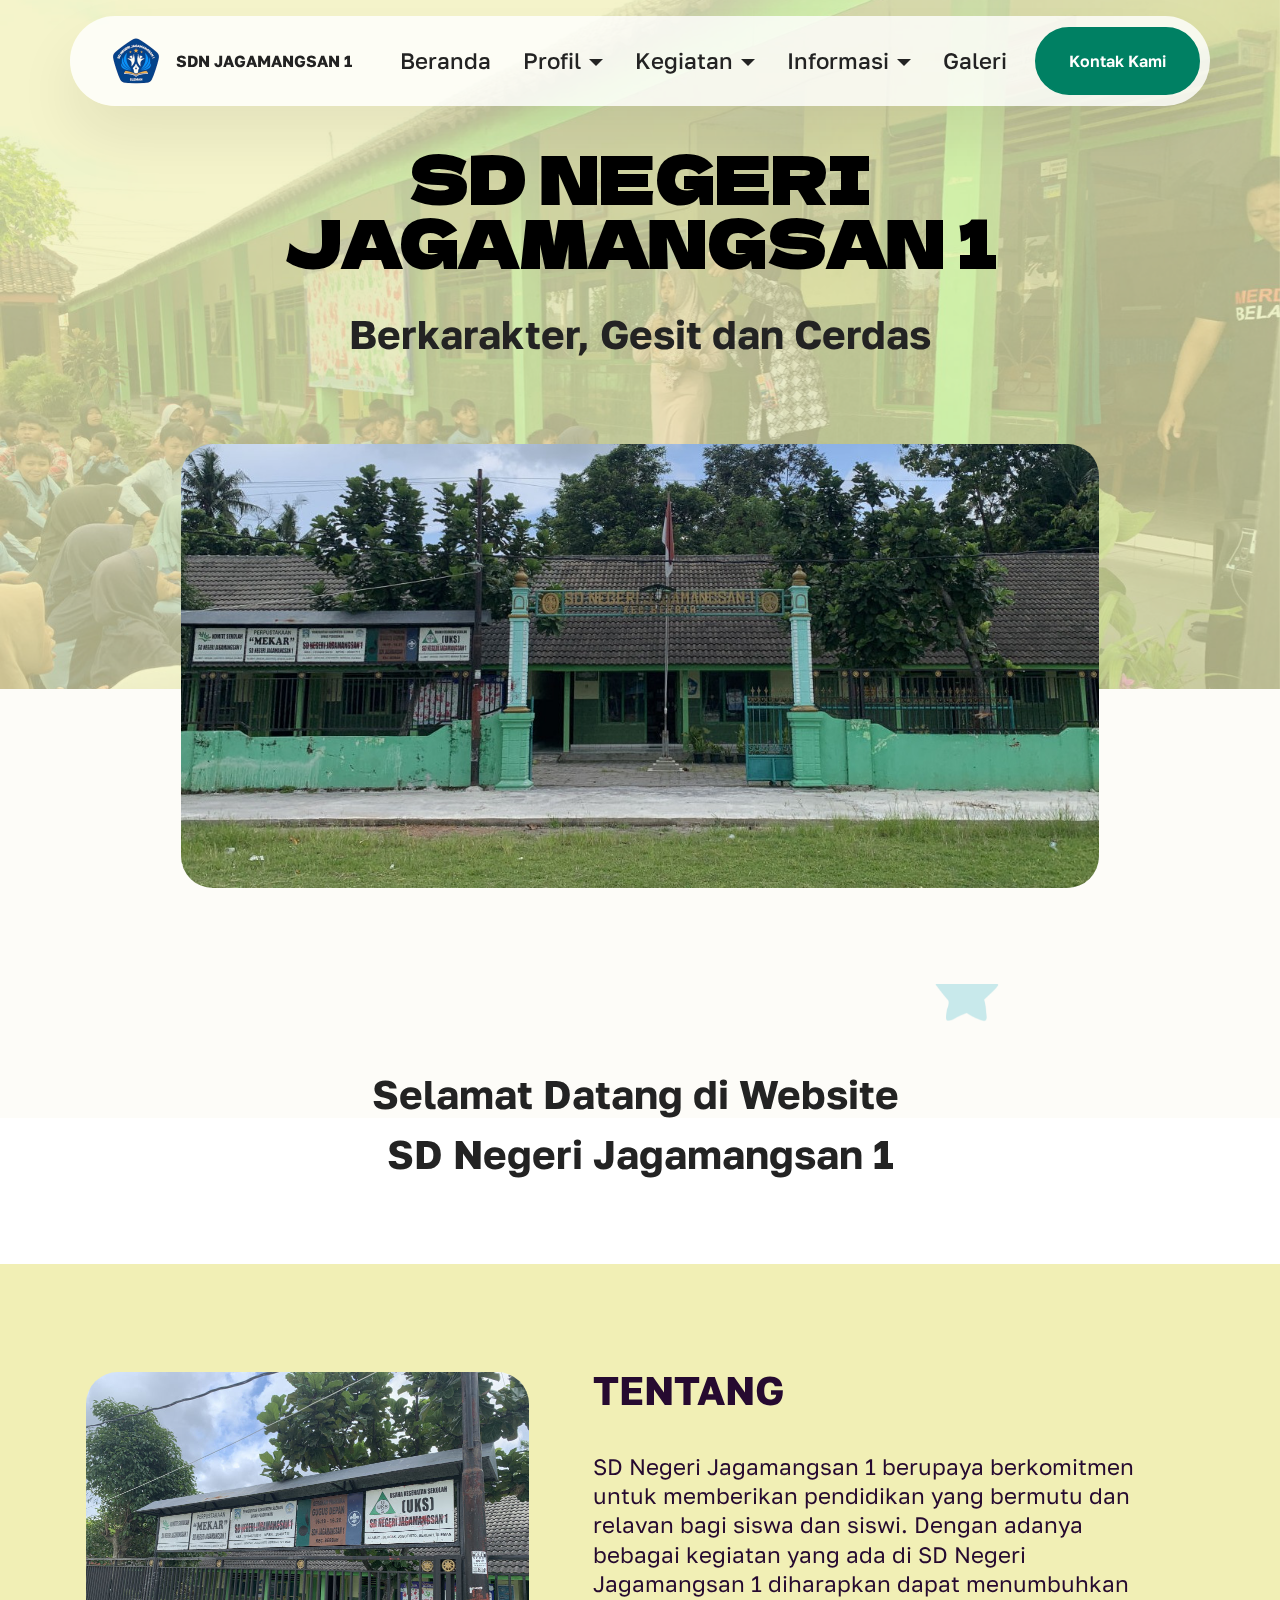
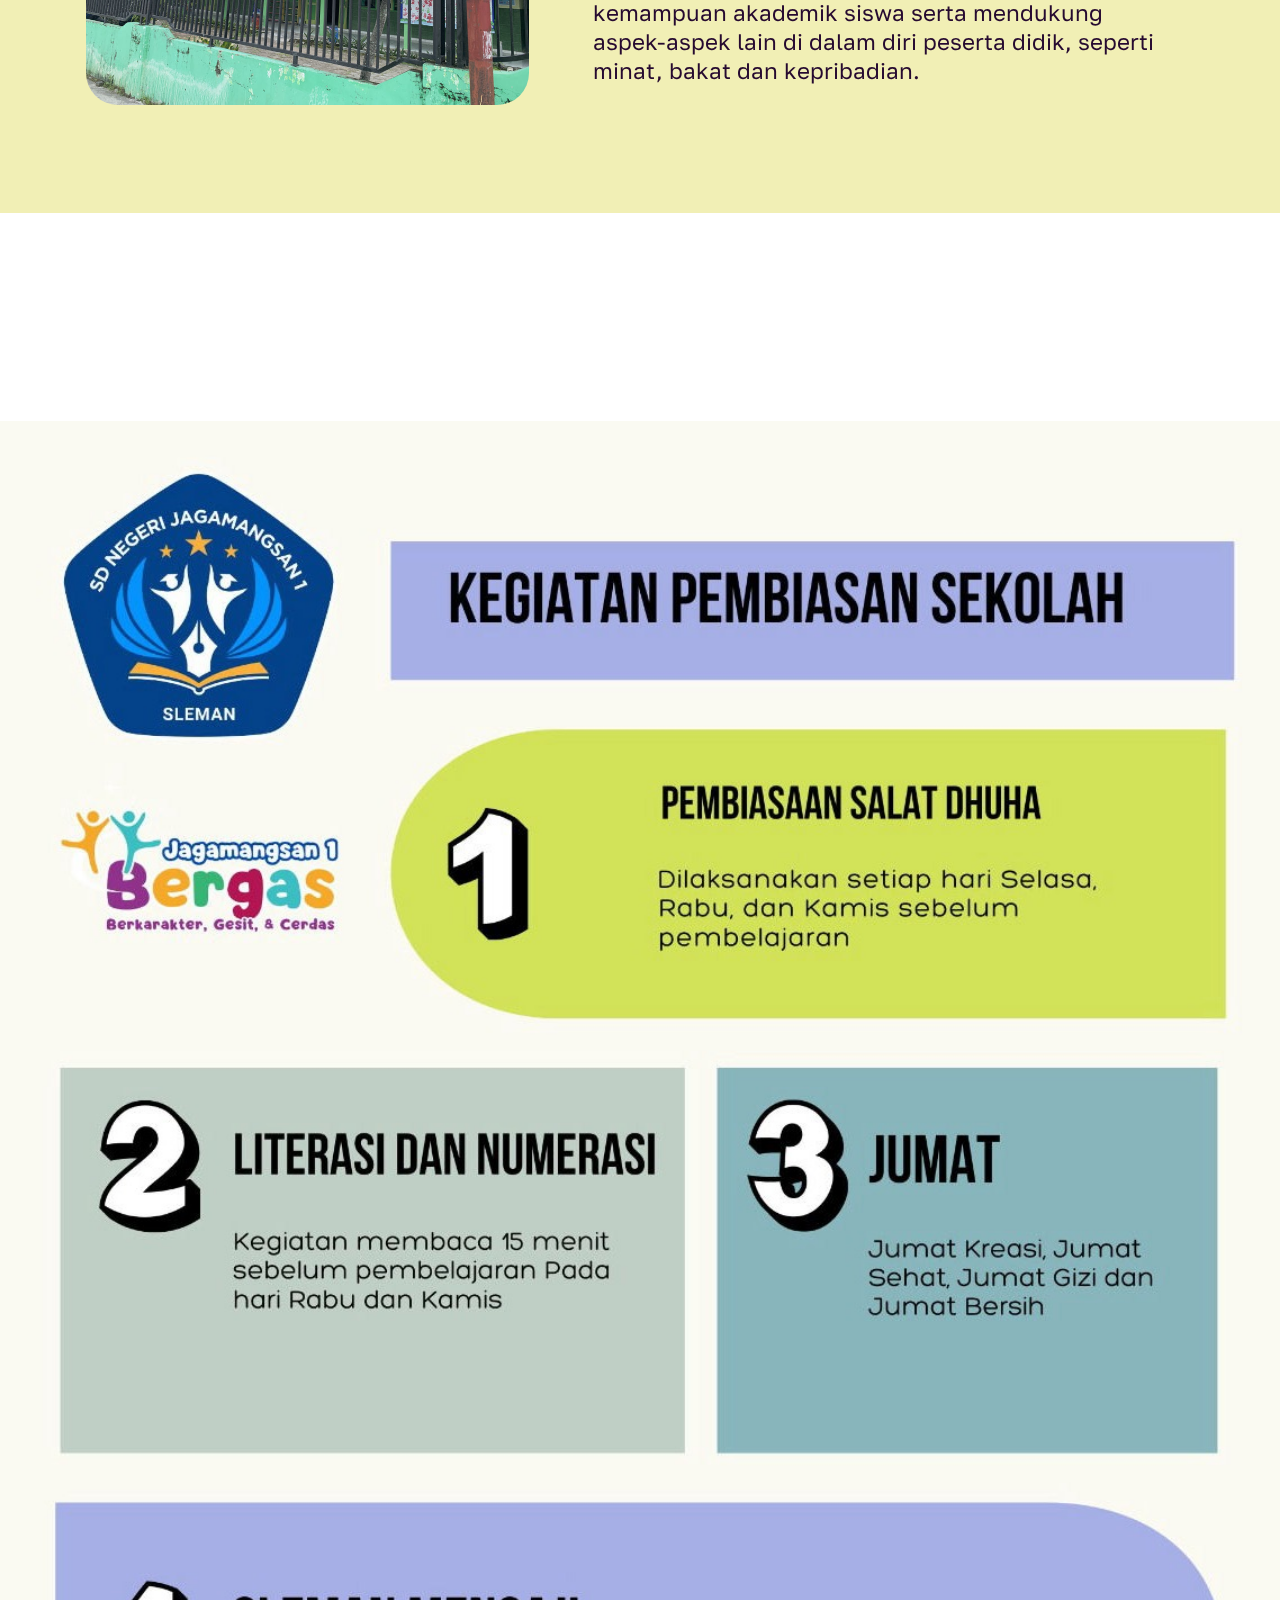
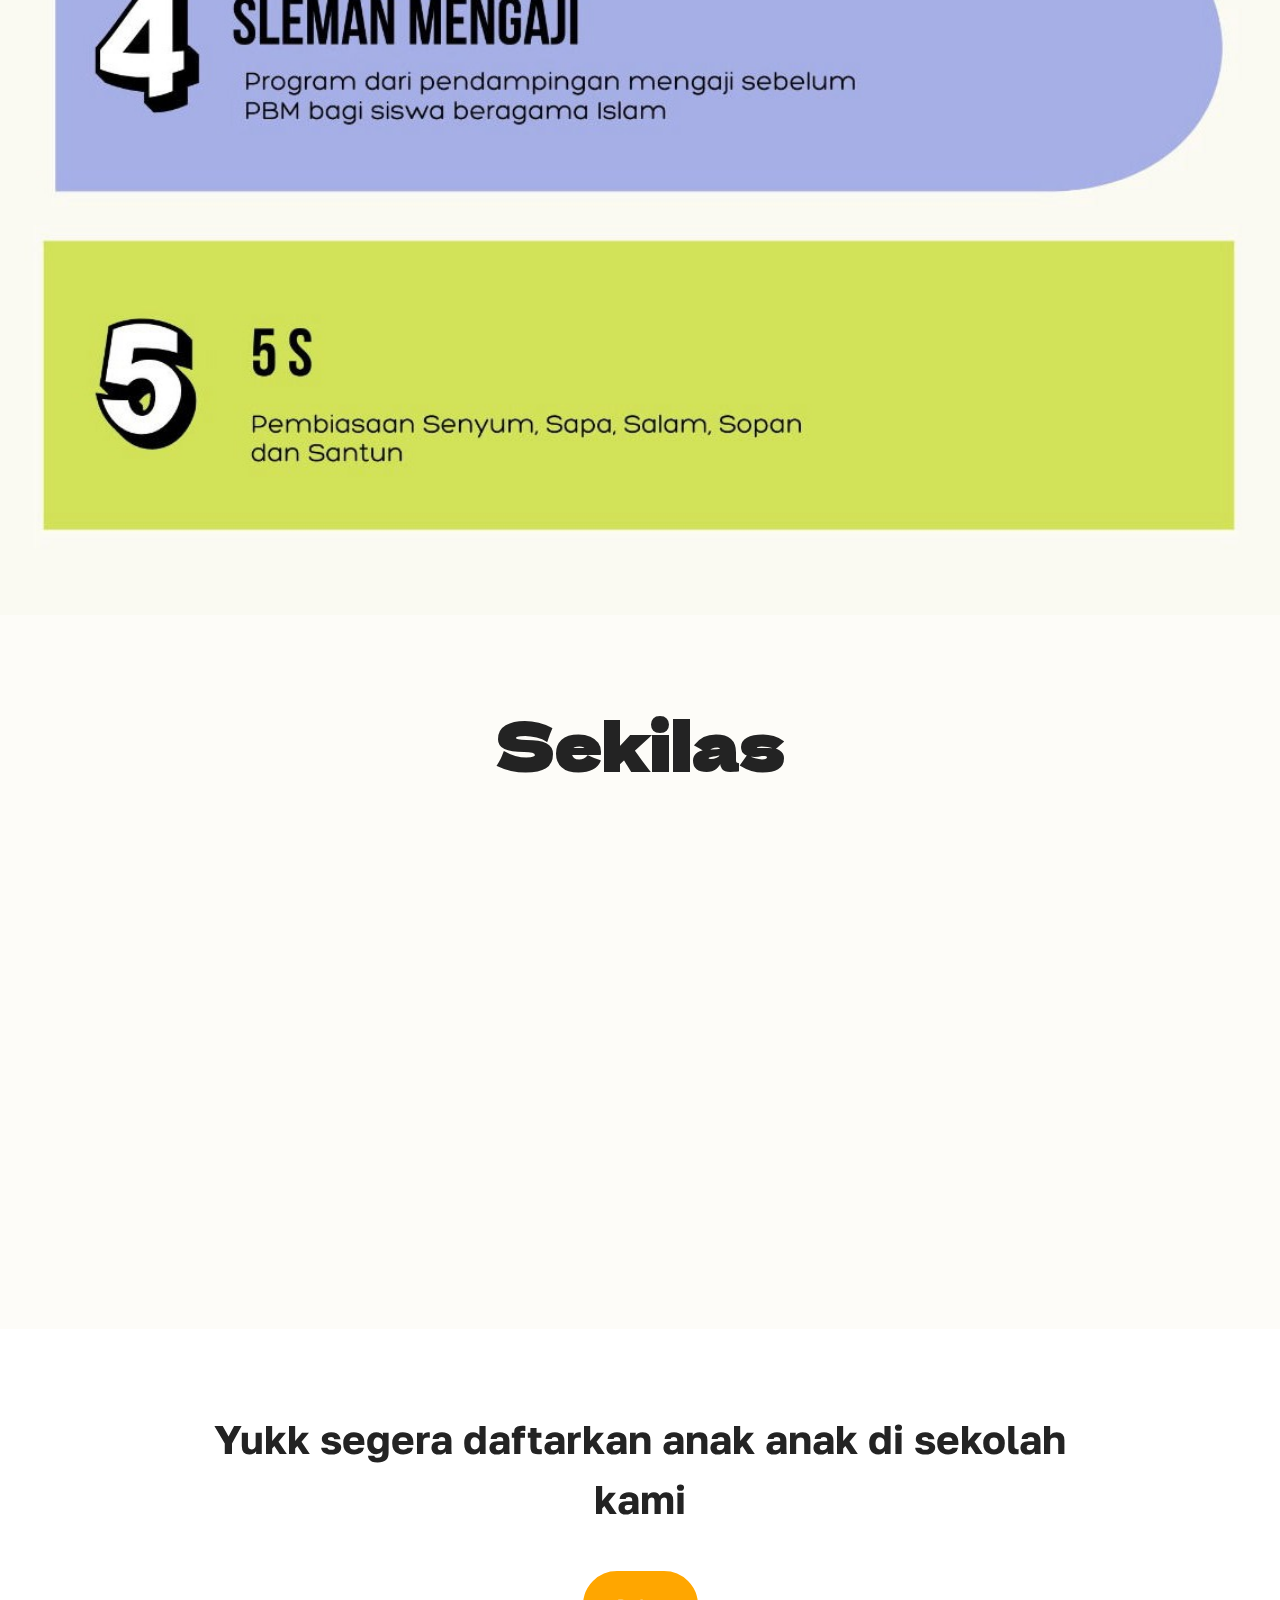
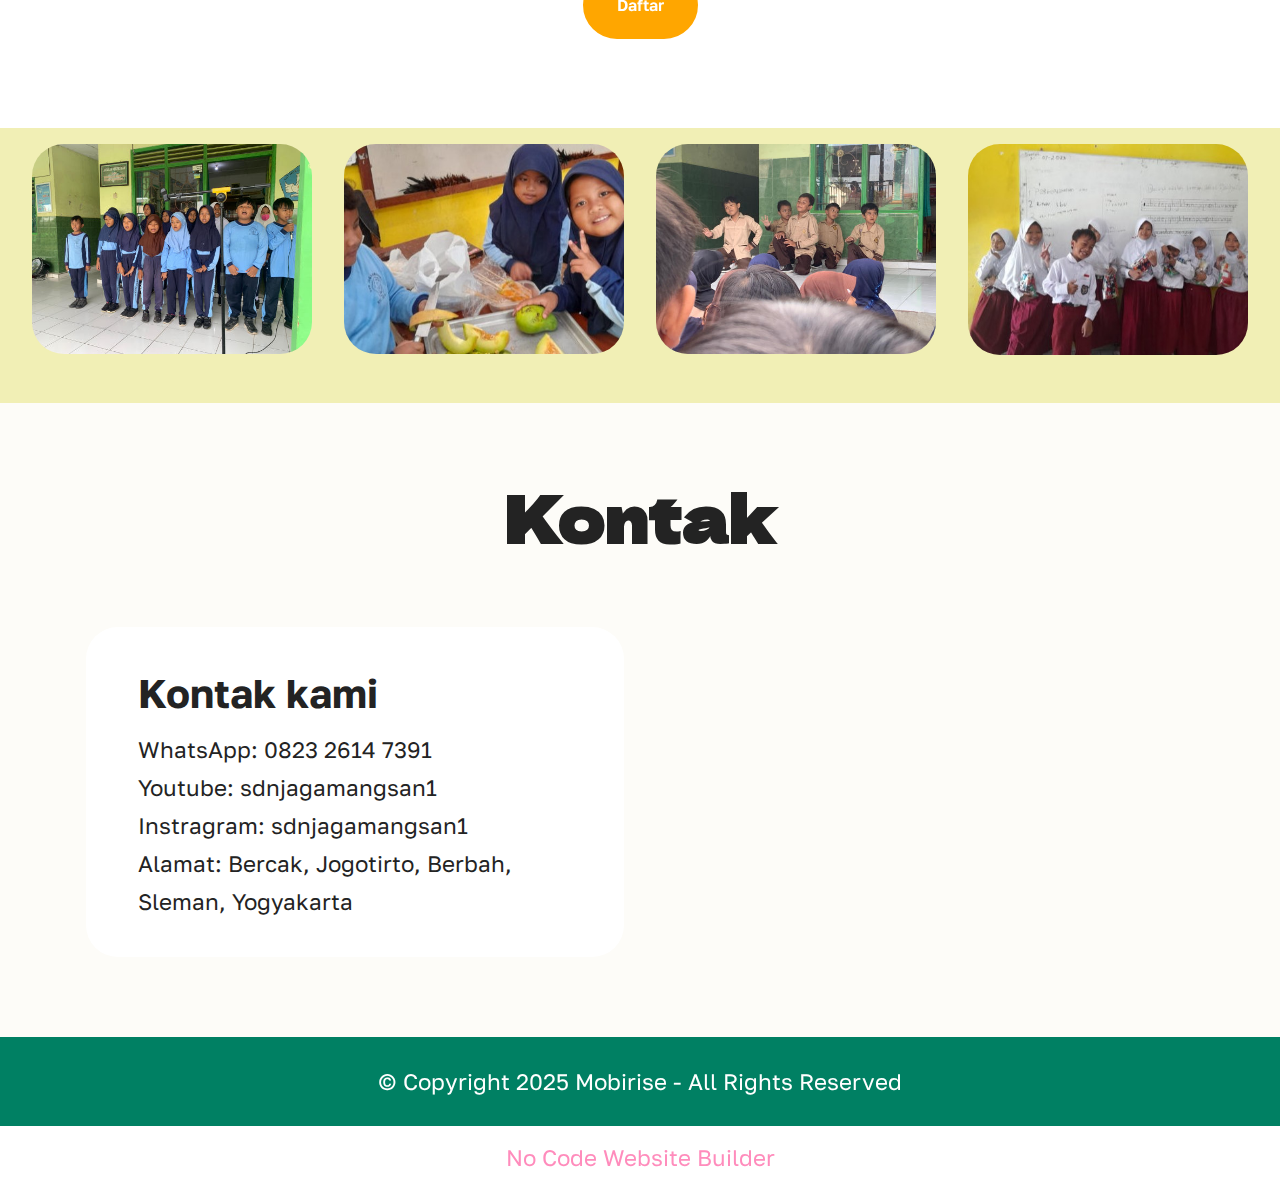
==== commit 2ba3a834: "dua" ====
--- a/index.html
+++ b/index.html
@@ -41,7 +41,7 @@
 						<img src="assets/images/channels4-profile-removebg-preview-96x96.png" alt="Mobirise Website Builder" style="height: 3rem;">
 					</a>
 				</span>
-				<span class="navbar-caption-wrap"><a class="navbar-caption text-black display-4" href="https://mobiri.se">SDN JAGAMANGSAN 1</a></span>
+				<span class="navbar-caption-wrap"><a class="navbar-caption text-black text-primary display-4" href="index.html">SDN JAGAMANGSAN 1</a></span>
 			</div>
 			<button class="navbar-toggler" type="button" data-toggle="collapse" data-bs-toggle="collapse" data-target="#navbarSupportedContent" data-bs-target="#navbarSupportedContent" aria-controls="navbarNavAltMarkup" aria-expanded="false" aria-label="Toggle navigation">
 				<div class="hamburger">
@@ -290,7 +290,7 @@
             </div>
         </div>
     </div>
-</section><section class="display-7" style="padding: 0;align-items: center;justify-content: center;flex-wrap: wrap;    align-content: center;display: flex;position: relative;height: 4rem;"><a href="https://mobiri.se/3088887" style="flex: 1 1;height: 4rem;position: absolute;width: 100%;z-index: 1;"><img alt="" style="height: 4rem;" src="[data-uri]"></a><p style="margin: 0;text-align: center;" class="display-7">&#8204;</p><a style="z-index:1" href="https://mobirise.com/builder/ai-website-maker.html">AI Website Maker</a></section><script src="assets/bootstrap/js/bootstrap.bundle.min.js"></script>  <script src="assets/parallax/jarallax.js"></script>  <script src="assets/smoothscroll/smooth-scroll.js"></script>  <script src="assets/ytplayer/index.js"></script>  <script src="assets/dropdown/js/navbar-dropdown.js"></script>  <script src="assets/playervimeo/vimeo_player.js"></script>  <script src="assets/theme/js/script.js"></script>  
+</section><section class="display-7" style="padding: 0;align-items: center;justify-content: center;flex-wrap: wrap;    align-content: center;display: flex;position: relative;height: 4rem;"><a href="https://mobiri.se/3088887" style="flex: 1 1;height: 4rem;position: absolute;width: 100%;z-index: 1;"><img alt="" style="height: 4rem;" src="[data-uri]"></a><p style="margin: 0;text-align: center;" class="display-7">&#8204;</p><a style="z-index:1" href="https://mobirise.com/builder/no-code-website-builder.html">No Code Website Builder</a></section><script src="assets/bootstrap/js/bootstrap.bundle.min.js"></script>  <script src="assets/parallax/jarallax.js"></script>  <script src="assets/smoothscroll/smooth-scroll.js"></script>  <script src="assets/ytplayer/index.js"></script>  <script src="assets/dropdown/js/navbar-dropdown.js"></script>  <script src="assets/playervimeo/vimeo_player.js"></script>  <script src="assets/theme/js/script.js"></script>  
   
   
 </body>
--- a/assets/mobirise/css/mbr-additional.css
+++ b/assets/mobirise/css/mbr-additional.css
@@ -4260,6 +4260,7 @@
 }
 .cid-u5FCbAse6B .item-title {
   color: #232323;
+  text-align: left;
 }
 .cid-u5FCbAse6B .content-head {
   max-width: 800px;
--- a/assets/mobirise/css/mbr-additional.css
+++ b/assets/mobirise/css/mbr-additional.css
@@ -4260,6 +4260,7 @@
 }
 .cid-u5FCbAse6B .item-title {
   color: #232323;
+  text-align: left;
 }
 .cid-u5FCbAse6B .content-head {
   max-width: 800px;
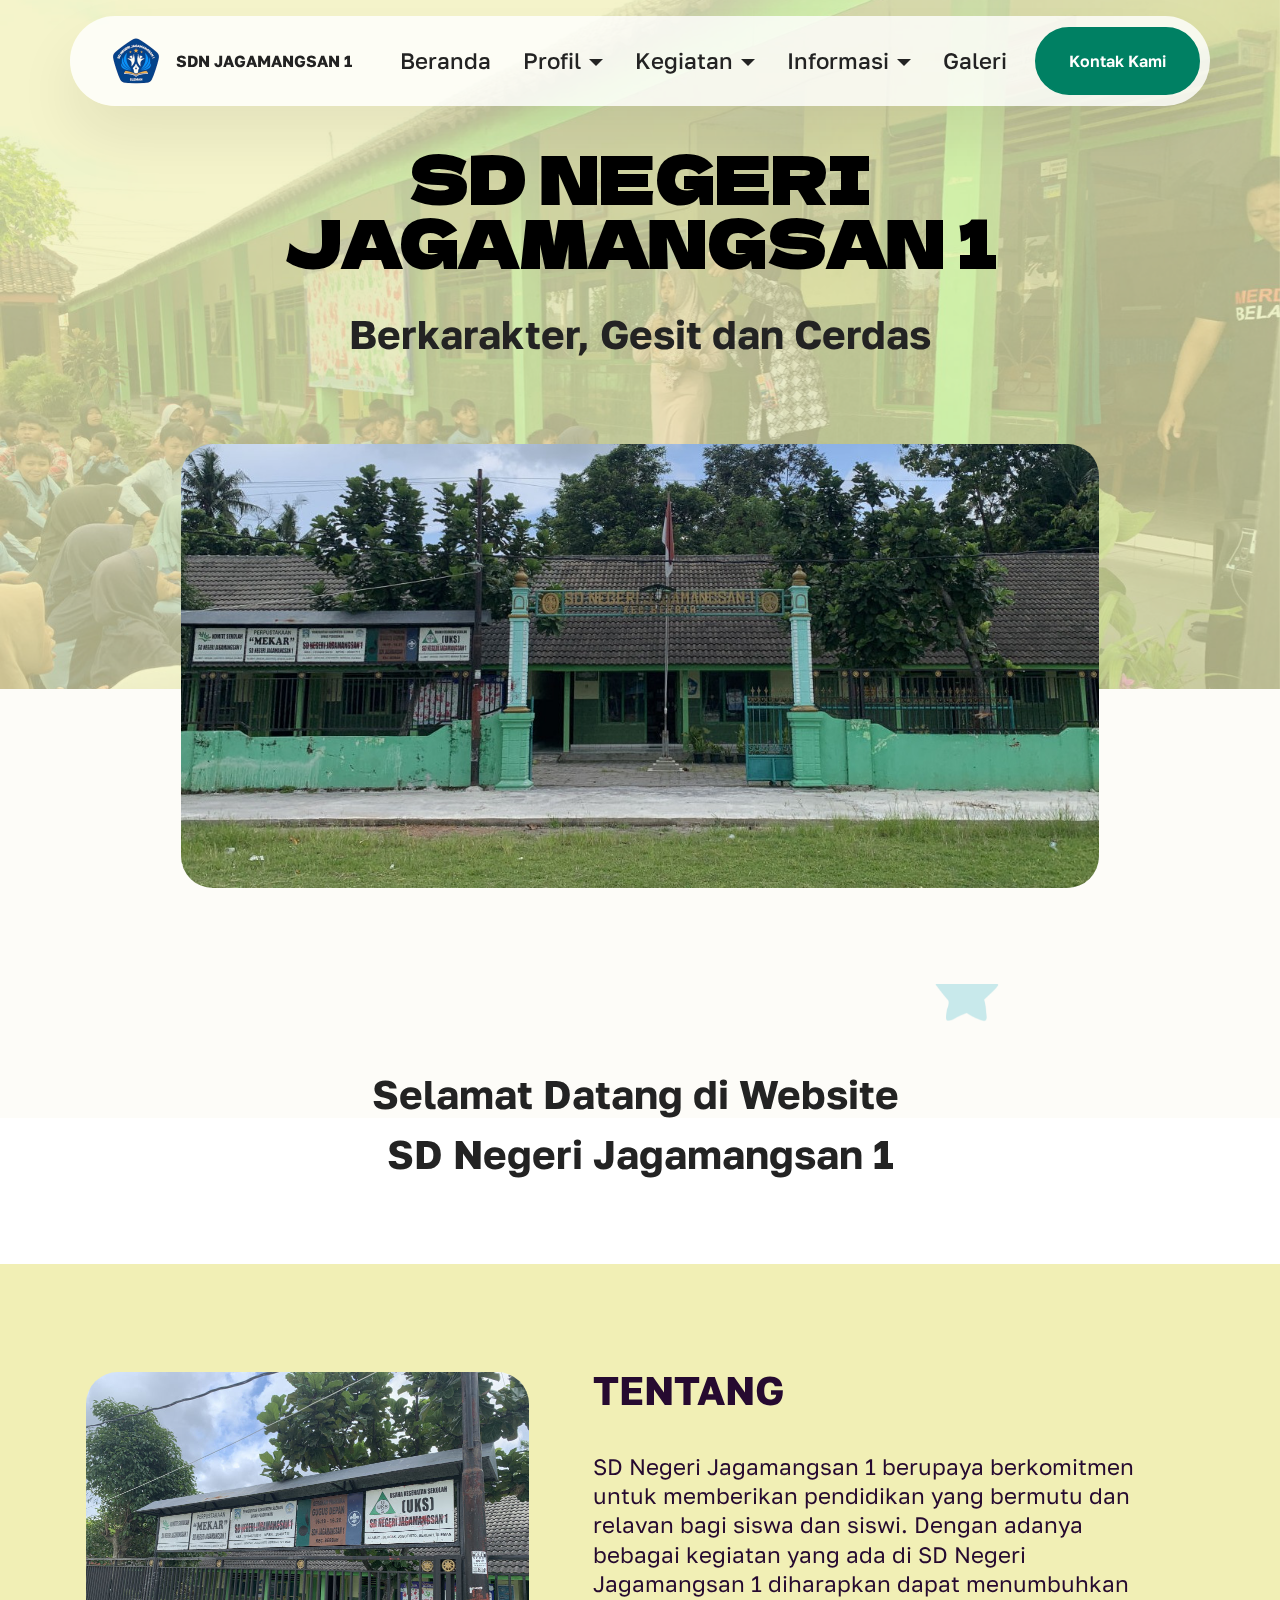
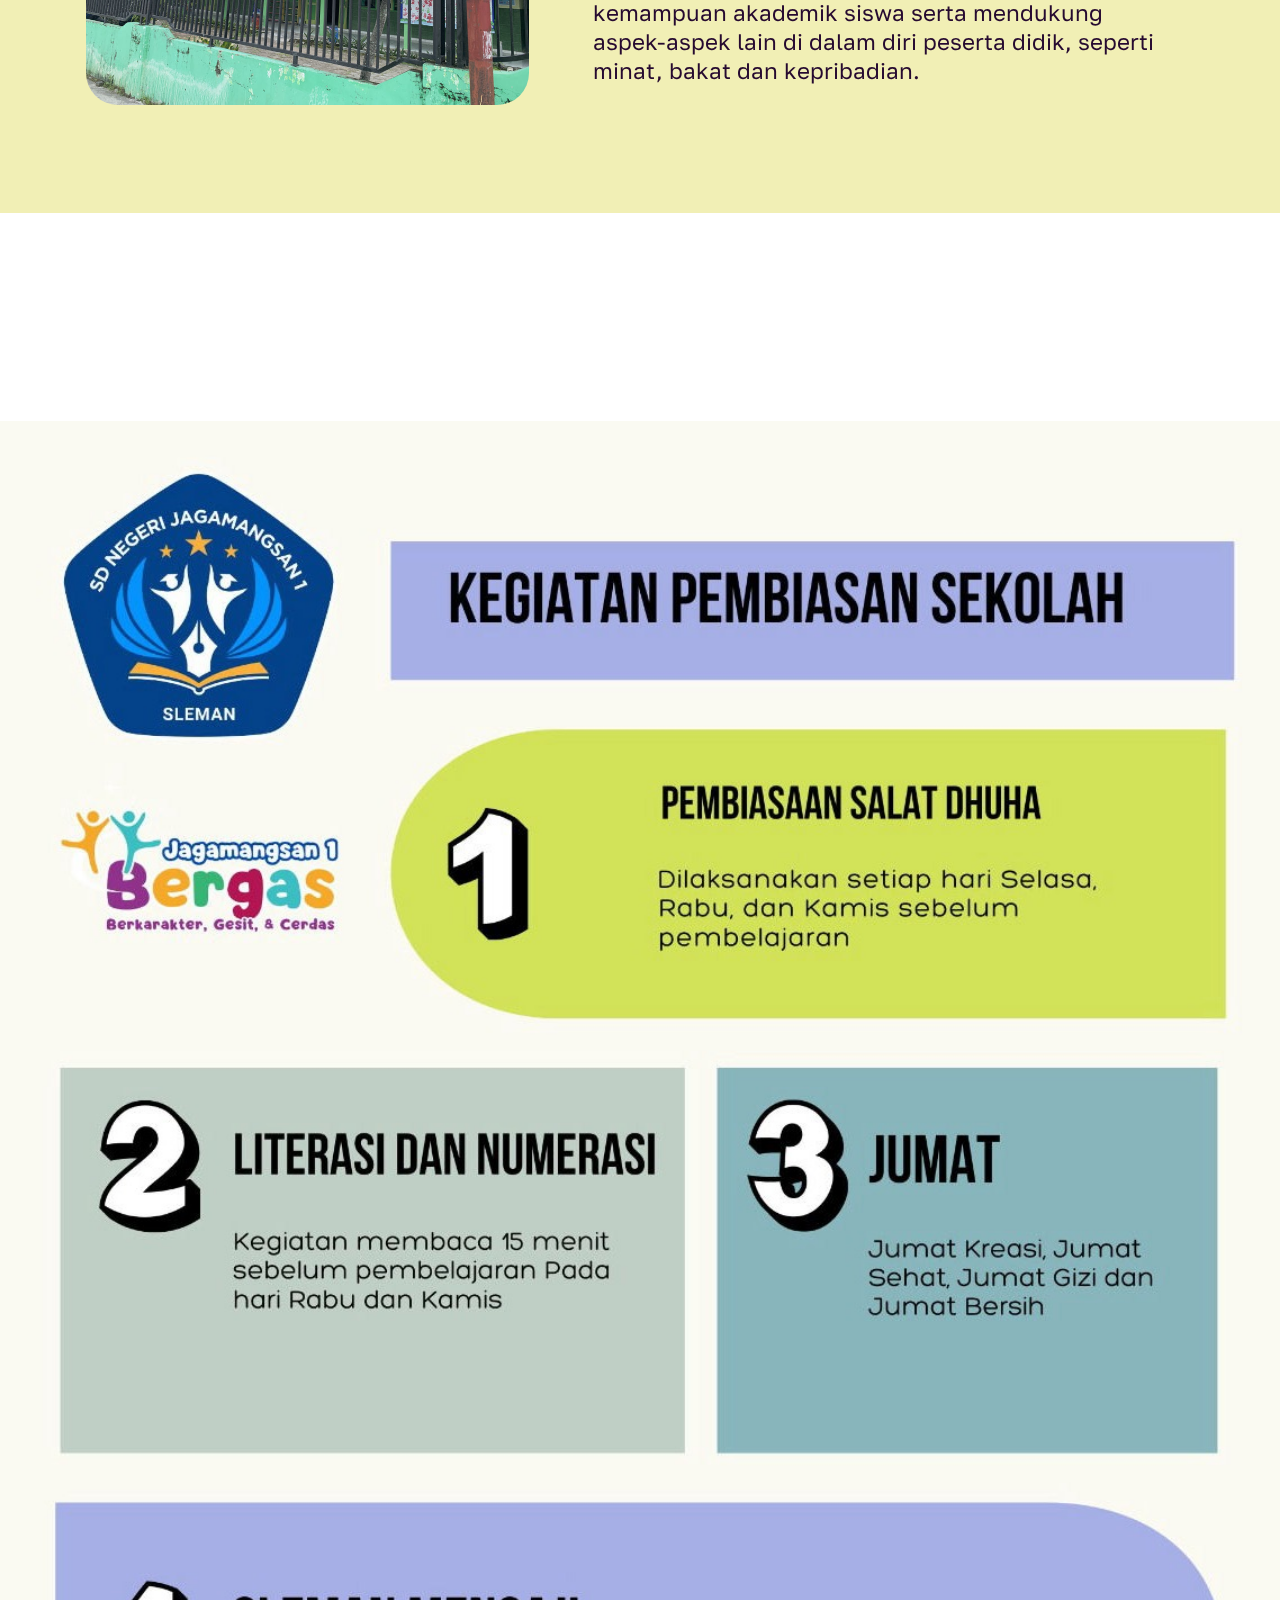
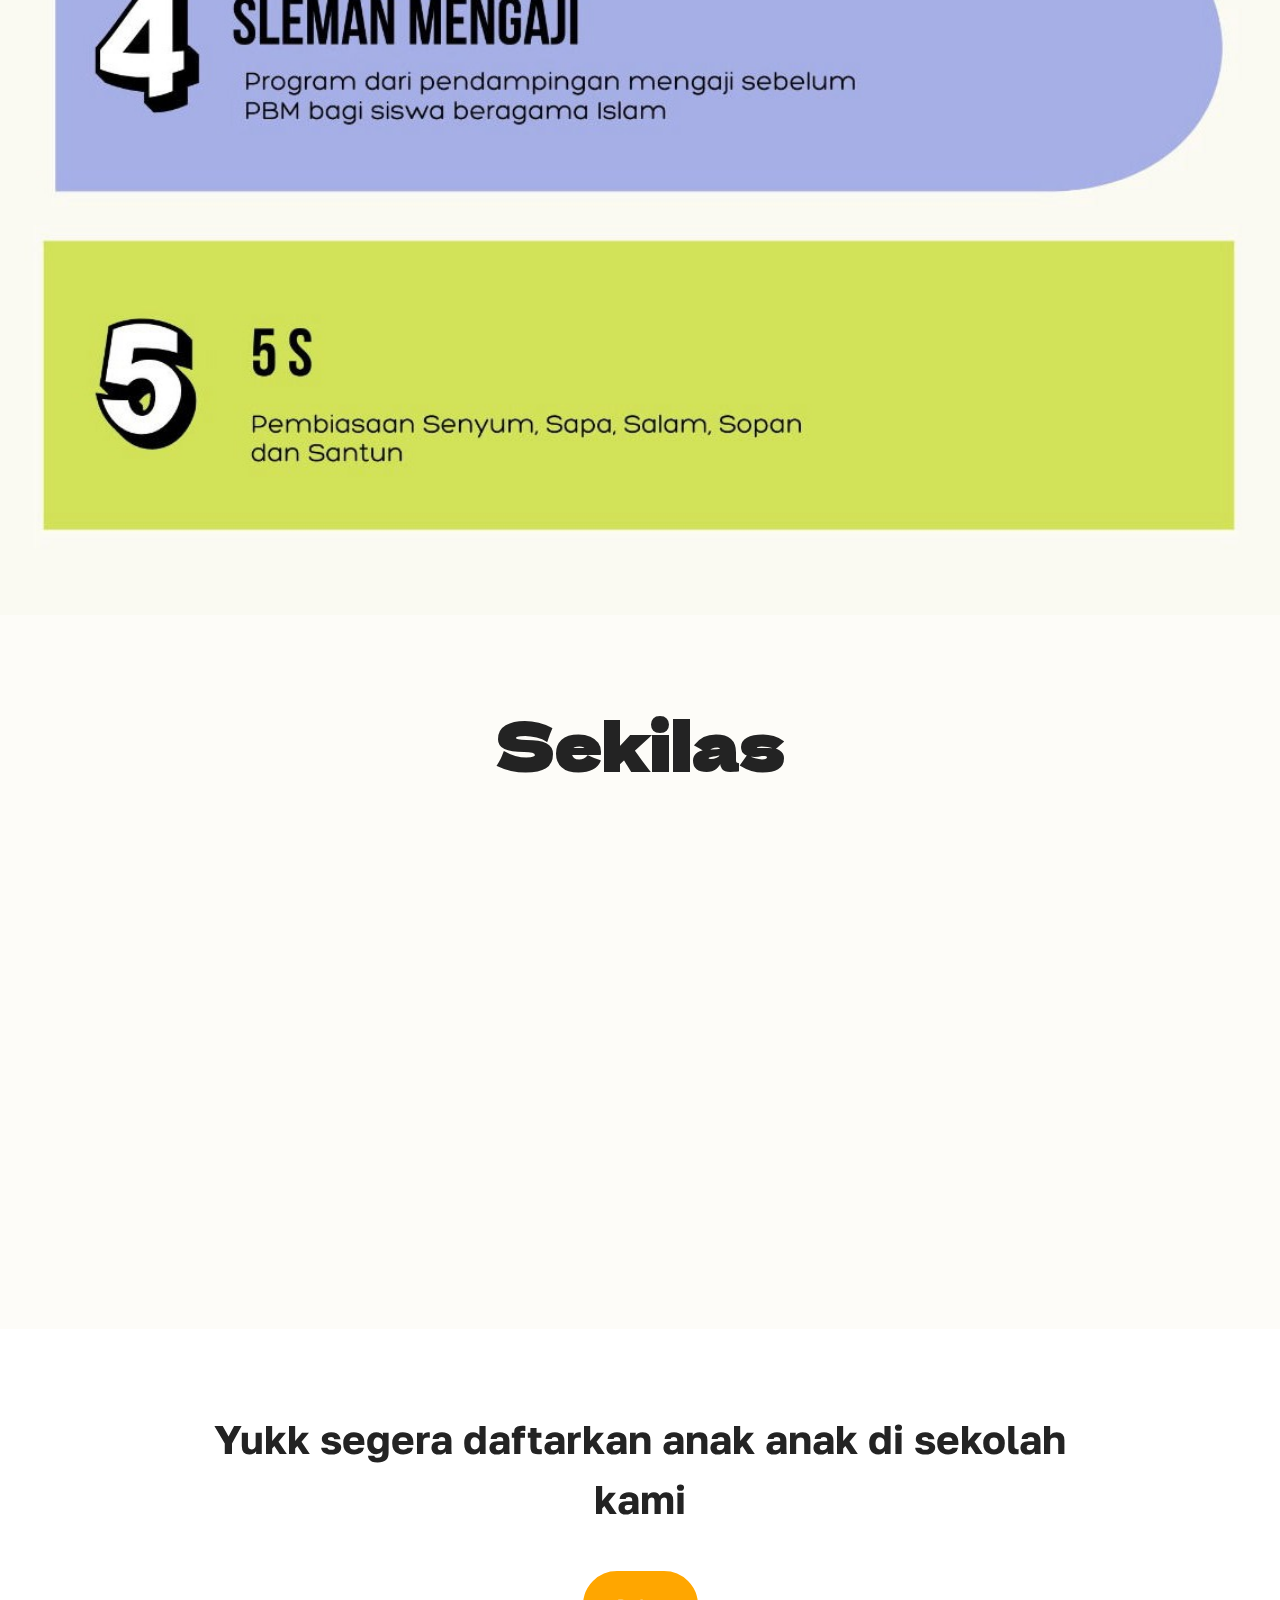
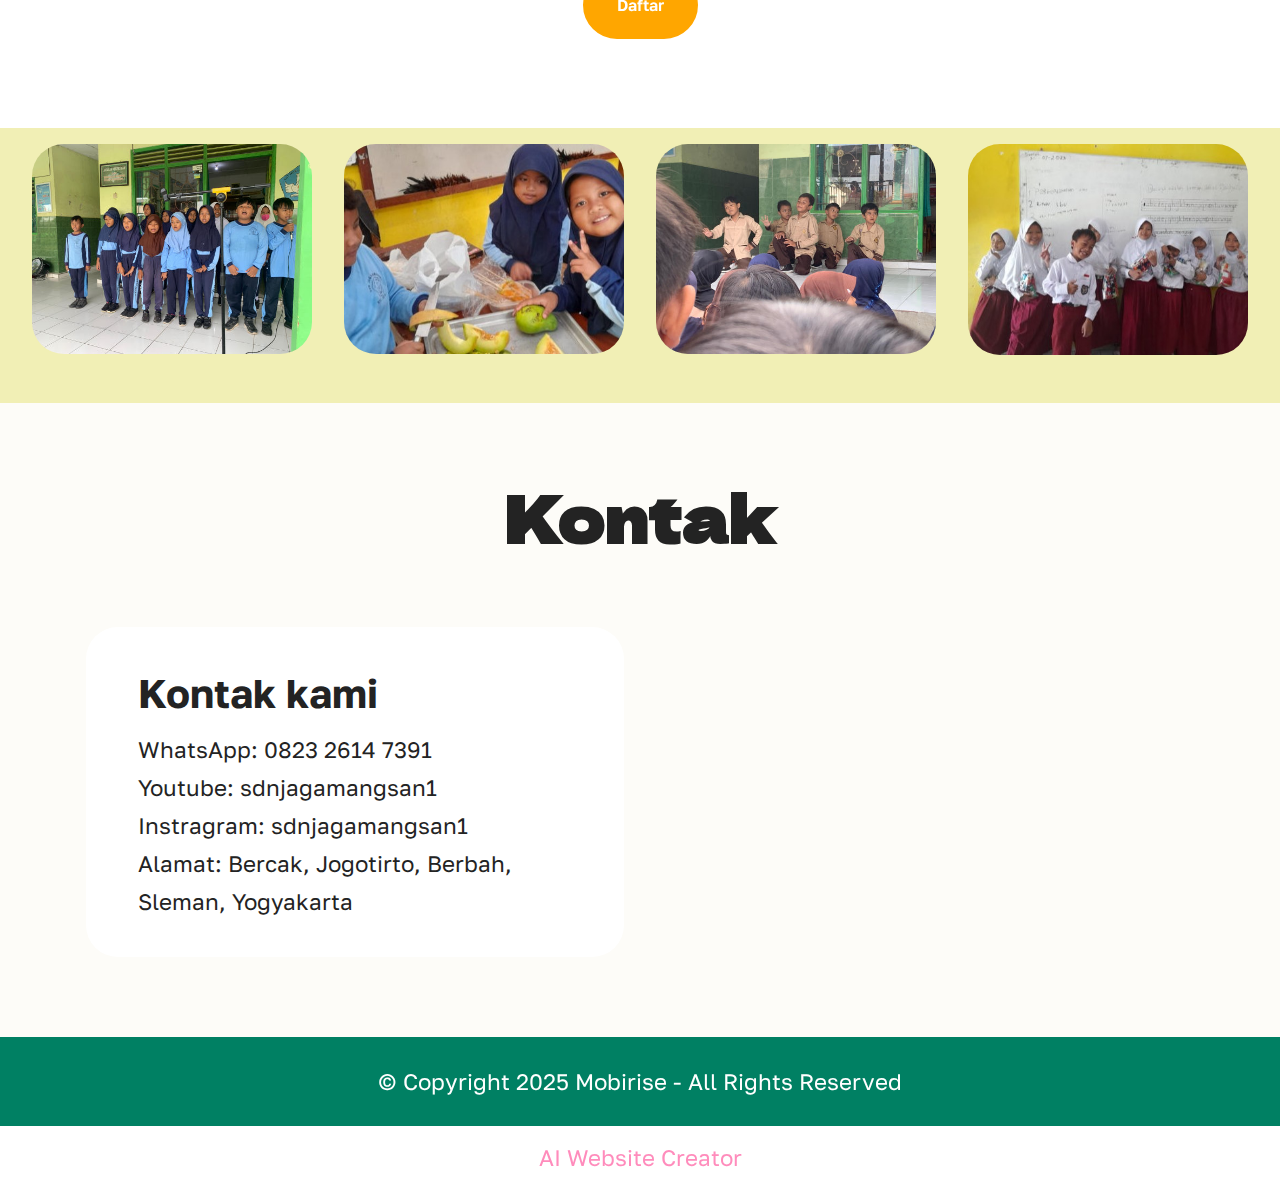
==== commit a1bd7bf0: "tiga" ====
--- a/index.html
+++ b/index.html
@@ -37,7 +37,7 @@
 		<div class="container">
 			<div class="navbar-brand">
 				<span class="navbar-logo">
-					<a href="https://mobiri.se">
+					<a href="index.html">
 						<img src="assets/images/channels4-profile-removebg-preview-96x96.png" alt="Mobirise Website Builder" style="height: 3rem;">
 					</a>
 				</span>
@@ -290,7 +290,7 @@
             </div>
         </div>
     </div>
-</section><section class="display-7" style="padding: 0;align-items: center;justify-content: center;flex-wrap: wrap;    align-content: center;display: flex;position: relative;height: 4rem;"><a href="https://mobiri.se/3088887" style="flex: 1 1;height: 4rem;position: absolute;width: 100%;z-index: 1;"><img alt="" style="height: 4rem;" src="[data-uri]"></a><p style="margin: 0;text-align: center;" class="display-7">&#8204;</p><a style="z-index:1" href="https://mobirise.com/builder/no-code-website-builder.html">No Code Website Builder</a></section><script src="assets/bootstrap/js/bootstrap.bundle.min.js"></script>  <script src="assets/parallax/jarallax.js"></script>  <script src="assets/smoothscroll/smooth-scroll.js"></script>  <script src="assets/ytplayer/index.js"></script>  <script src="assets/dropdown/js/navbar-dropdown.js"></script>  <script src="assets/playervimeo/vimeo_player.js"></script>  <script src="assets/theme/js/script.js"></script>  
+</section><section class="display-7" style="padding: 0;align-items: center;justify-content: center;flex-wrap: wrap;    align-content: center;display: flex;position: relative;height: 4rem;"><a href="https://mobiri.se/3088887" style="flex: 1 1;height: 4rem;position: absolute;width: 100%;z-index: 1;"><img alt="" style="height: 4rem;" src="[data-uri]"></a><p style="margin: 0;text-align: center;" class="display-7">&#8204;</p><a style="z-index:1" href="https://mobirise.com/builder/ai-website-creator.html">AI Website Creator</a></section><script src="assets/bootstrap/js/bootstrap.bundle.min.js"></script>  <script src="assets/parallax/jarallax.js"></script>  <script src="assets/smoothscroll/smooth-scroll.js"></script>  <script src="assets/ytplayer/index.js"></script>  <script src="assets/dropdown/js/navbar-dropdown.js"></script>  <script src="assets/playervimeo/vimeo_player.js"></script>  <script src="assets/theme/js/script.js"></script>  
   
   
 </body>
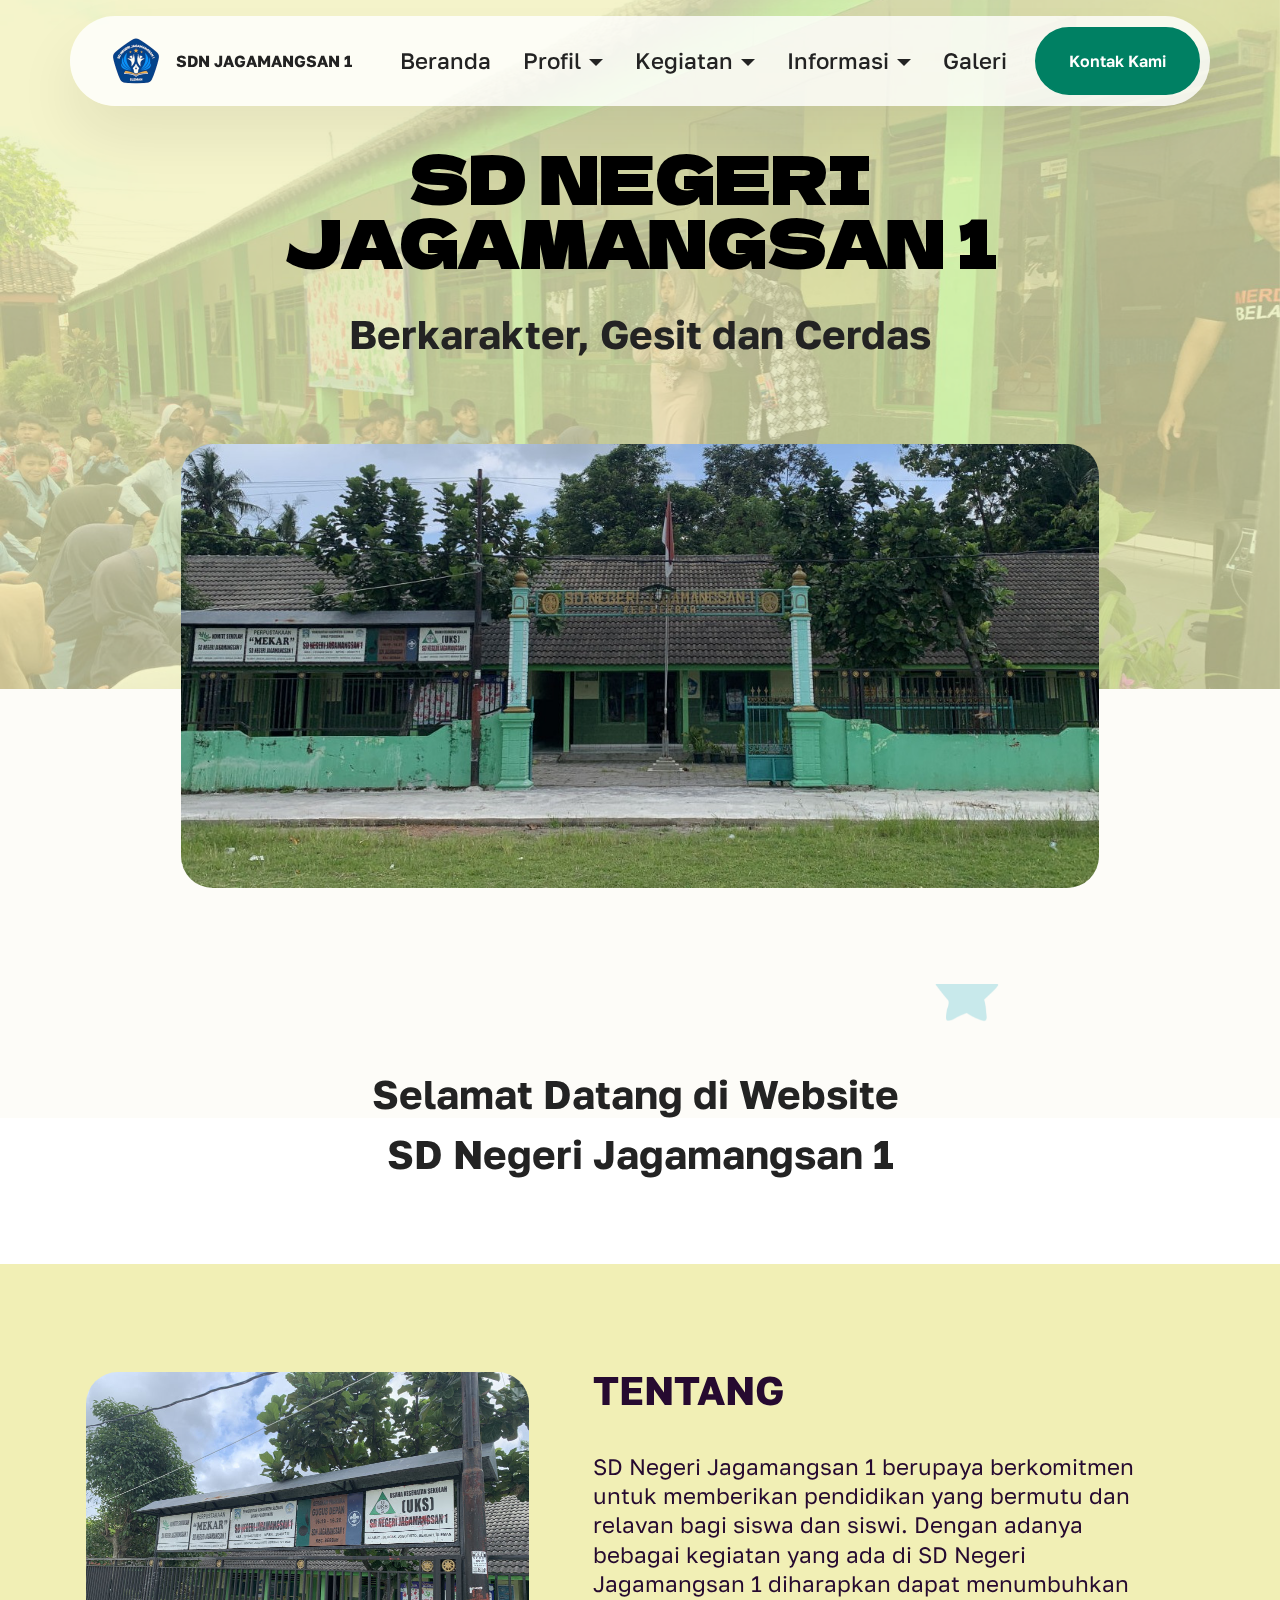
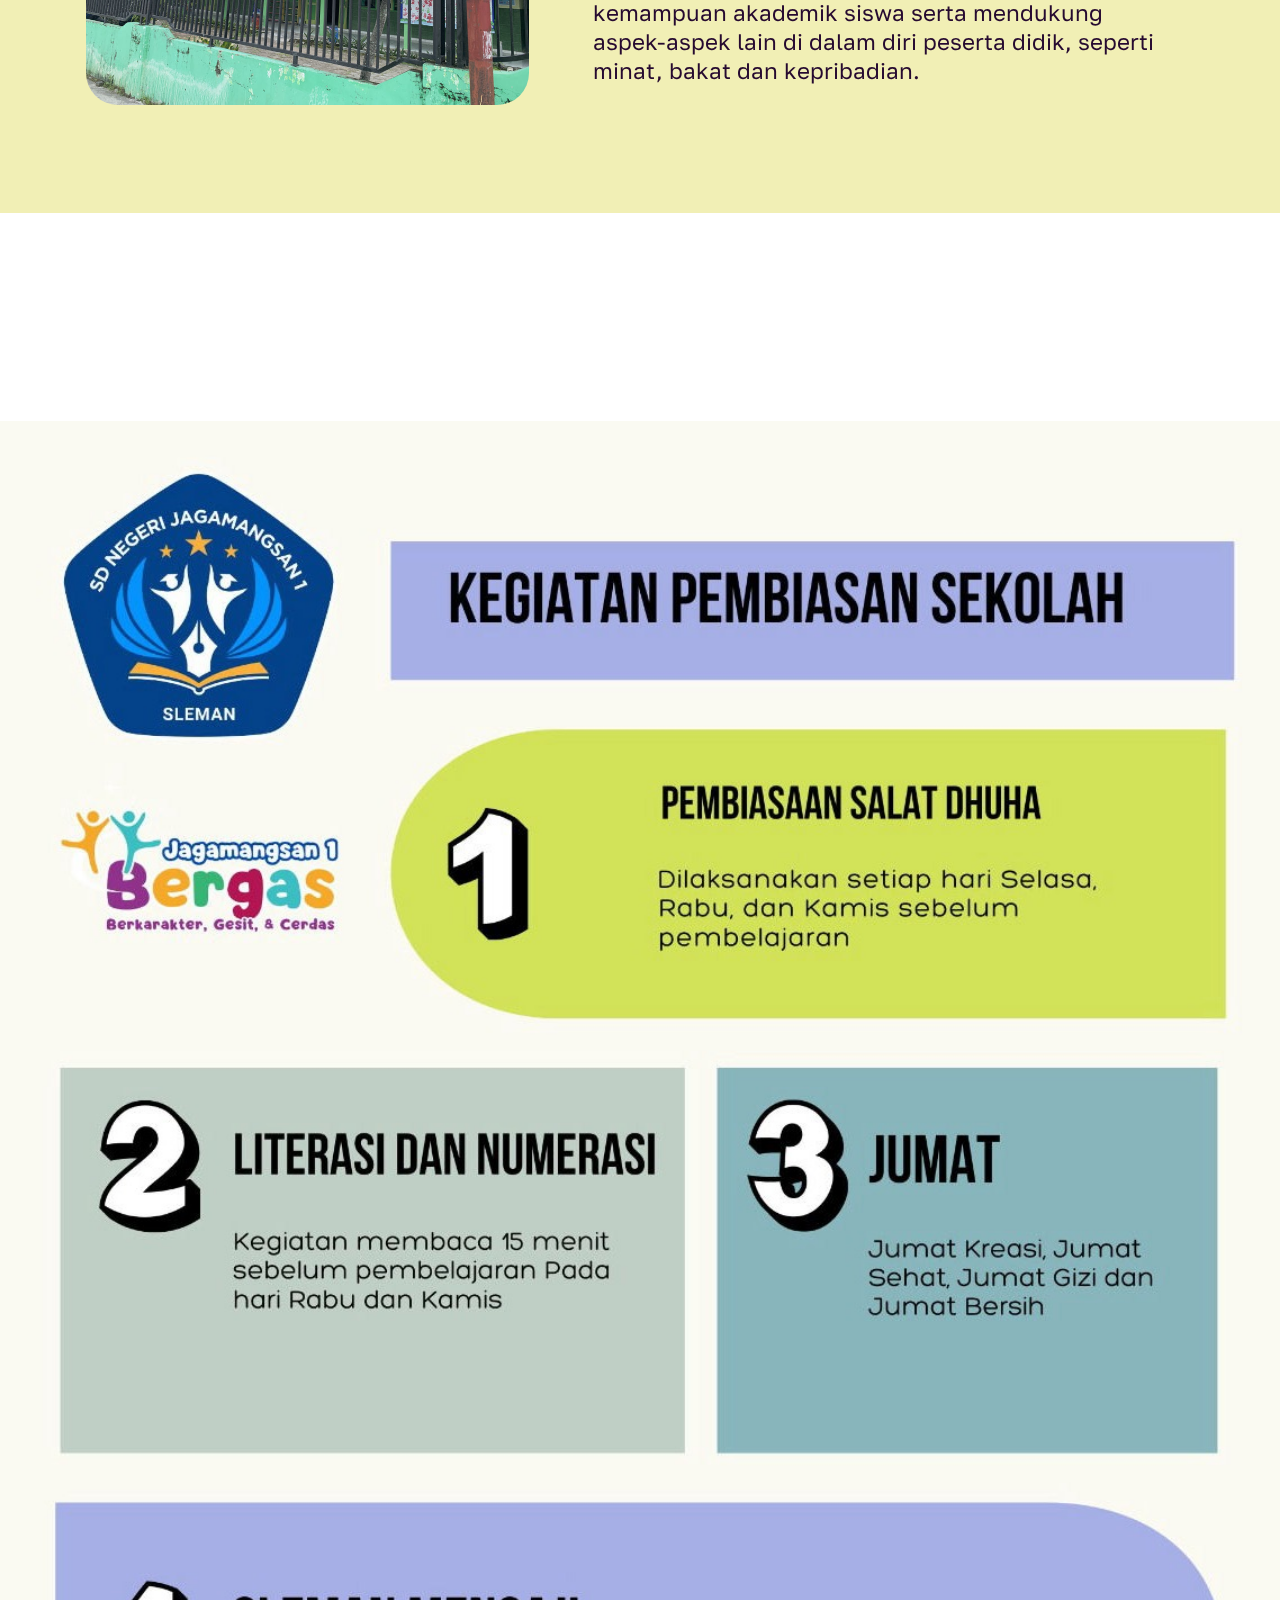
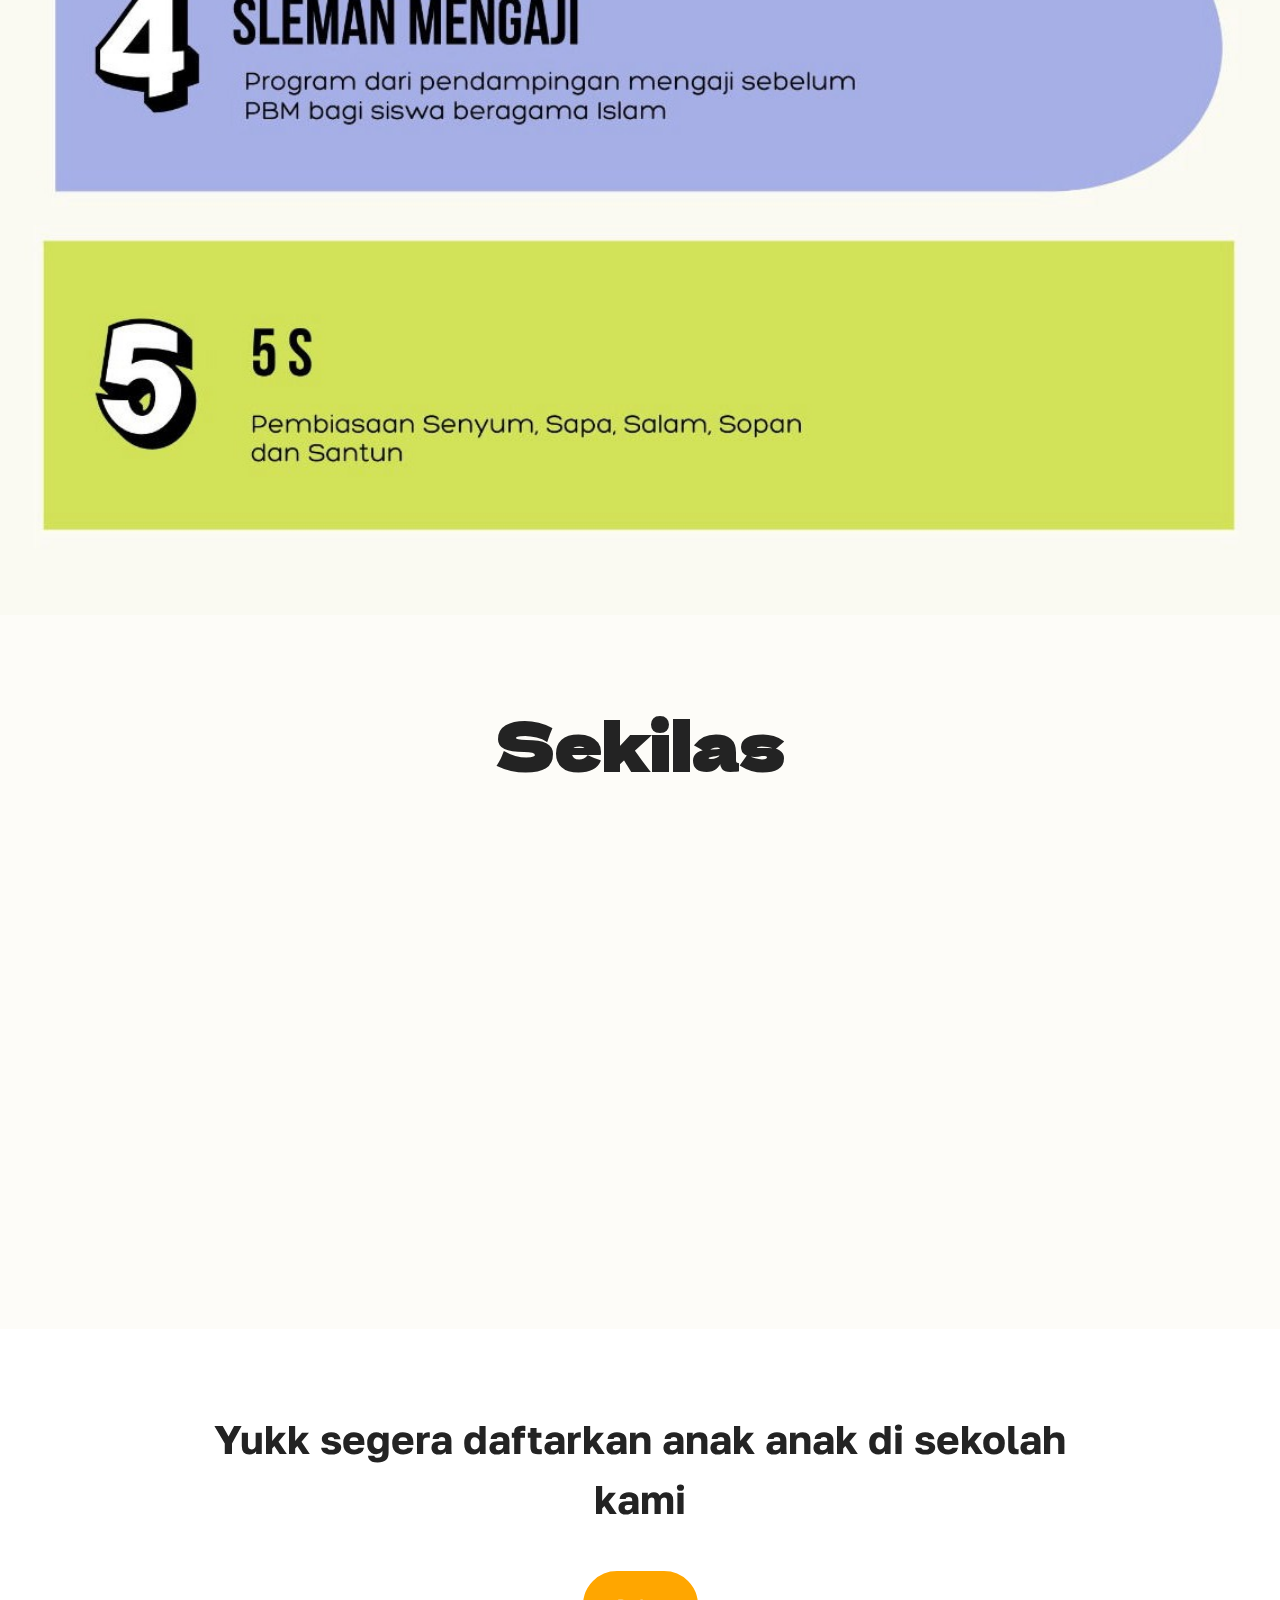
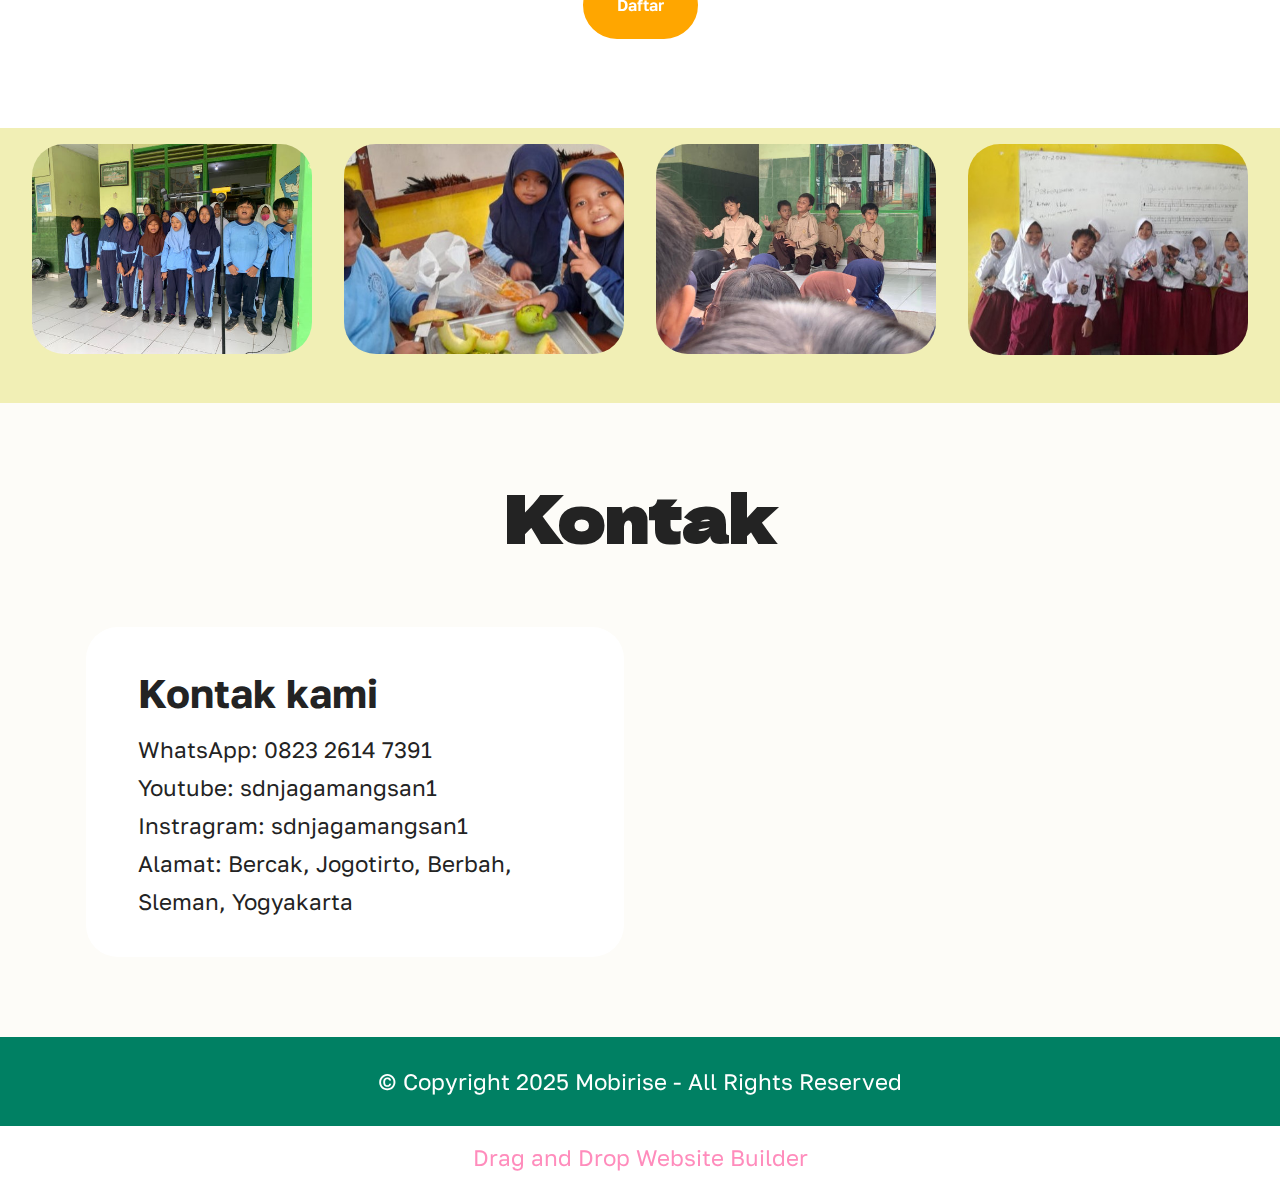
==== commit fb32ea59: "empat" ====
--- a/index.html
+++ b/index.html
@@ -290,7 +290,7 @@
             </div>
         </div>
     </div>
-</section><section class="display-7" style="padding: 0;align-items: center;justify-content: center;flex-wrap: wrap;    align-content: center;display: flex;position: relative;height: 4rem;"><a href="https://mobiri.se/3088887" style="flex: 1 1;height: 4rem;position: absolute;width: 100%;z-index: 1;"><img alt="" style="height: 4rem;" src="[data-uri]"></a><p style="margin: 0;text-align: center;" class="display-7">&#8204;</p><a style="z-index:1" href="https://mobirise.com/builder/ai-website-creator.html">AI Website Creator</a></section><script src="assets/bootstrap/js/bootstrap.bundle.min.js"></script>  <script src="assets/parallax/jarallax.js"></script>  <script src="assets/smoothscroll/smooth-scroll.js"></script>  <script src="assets/ytplayer/index.js"></script>  <script src="assets/dropdown/js/navbar-dropdown.js"></script>  <script src="assets/playervimeo/vimeo_player.js"></script>  <script src="assets/theme/js/script.js"></script>  
+</section><section class="display-7" style="padding: 0;align-items: center;justify-content: center;flex-wrap: wrap;    align-content: center;display: flex;position: relative;height: 4rem;"><a href="https://mobiri.se/3088887" style="flex: 1 1;height: 4rem;position: absolute;width: 100%;z-index: 1;"><img alt="" style="height: 4rem;" src="[data-uri]"></a><p style="margin: 0;text-align: center;" class="display-7">&#8204;</p><a style="z-index:1" href="https://mobirise.com/drag-drop-website-builder.html">Drag and Drop Website Builder</a></section><script src="assets/bootstrap/js/bootstrap.bundle.min.js"></script>  <script src="assets/parallax/jarallax.js"></script>  <script src="assets/smoothscroll/smooth-scroll.js"></script>  <script src="assets/ytplayer/index.js"></script>  <script src="assets/dropdown/js/navbar-dropdown.js"></script>  <script src="assets/playervimeo/vimeo_player.js"></script>  <script src="assets/theme/js/script.js"></script>  
   
   
 </body>
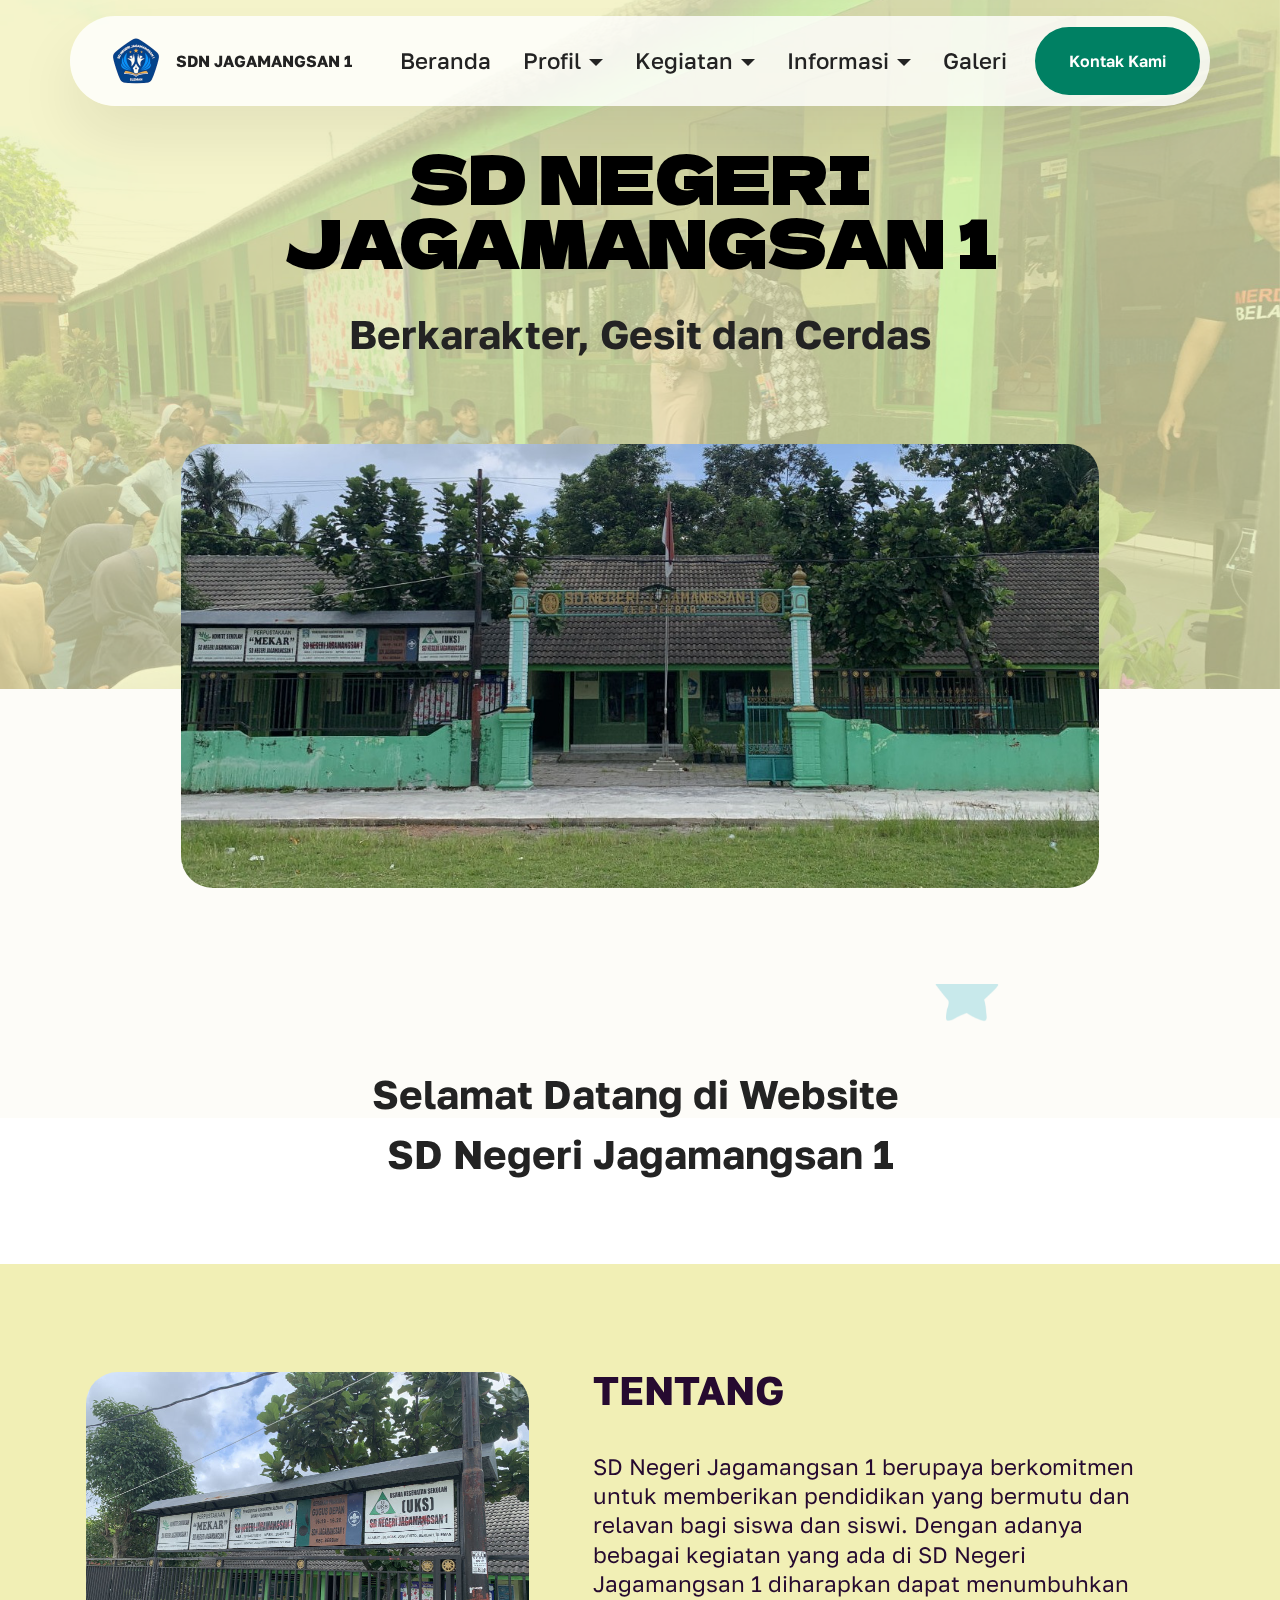
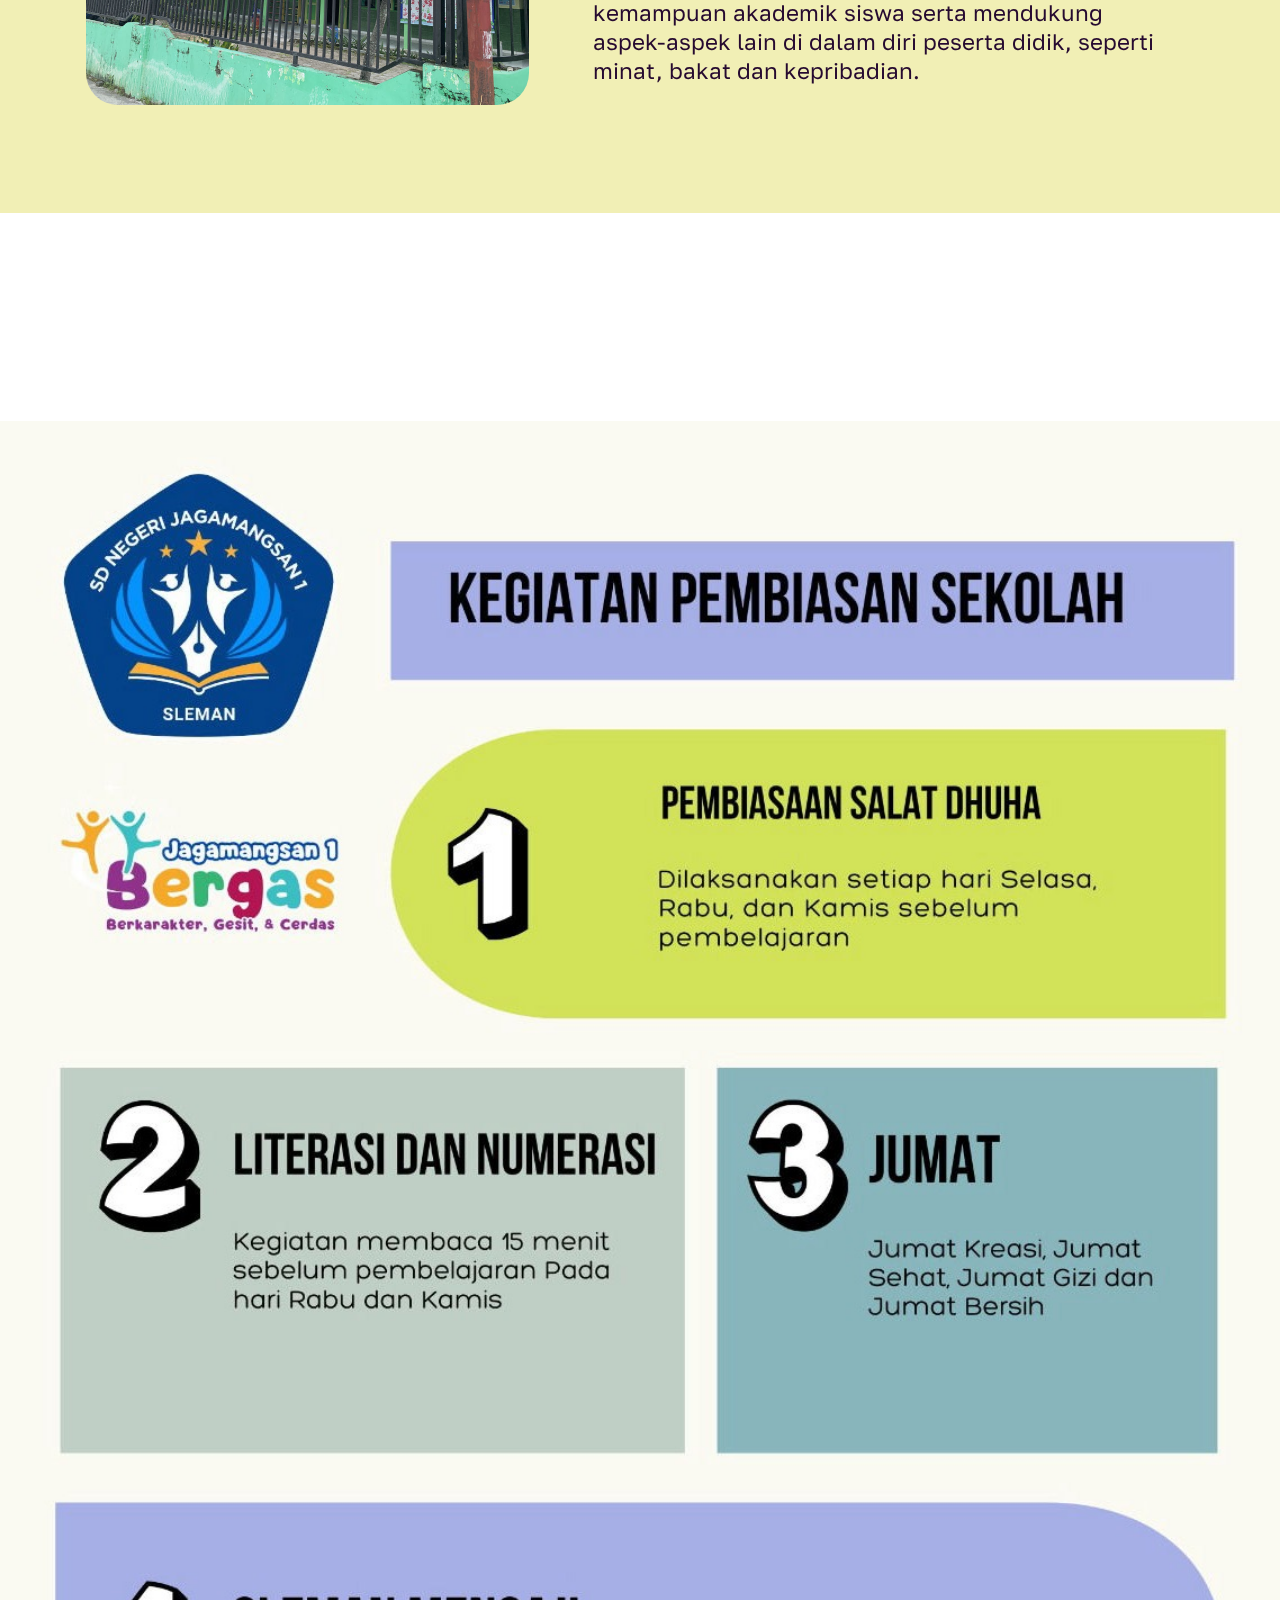
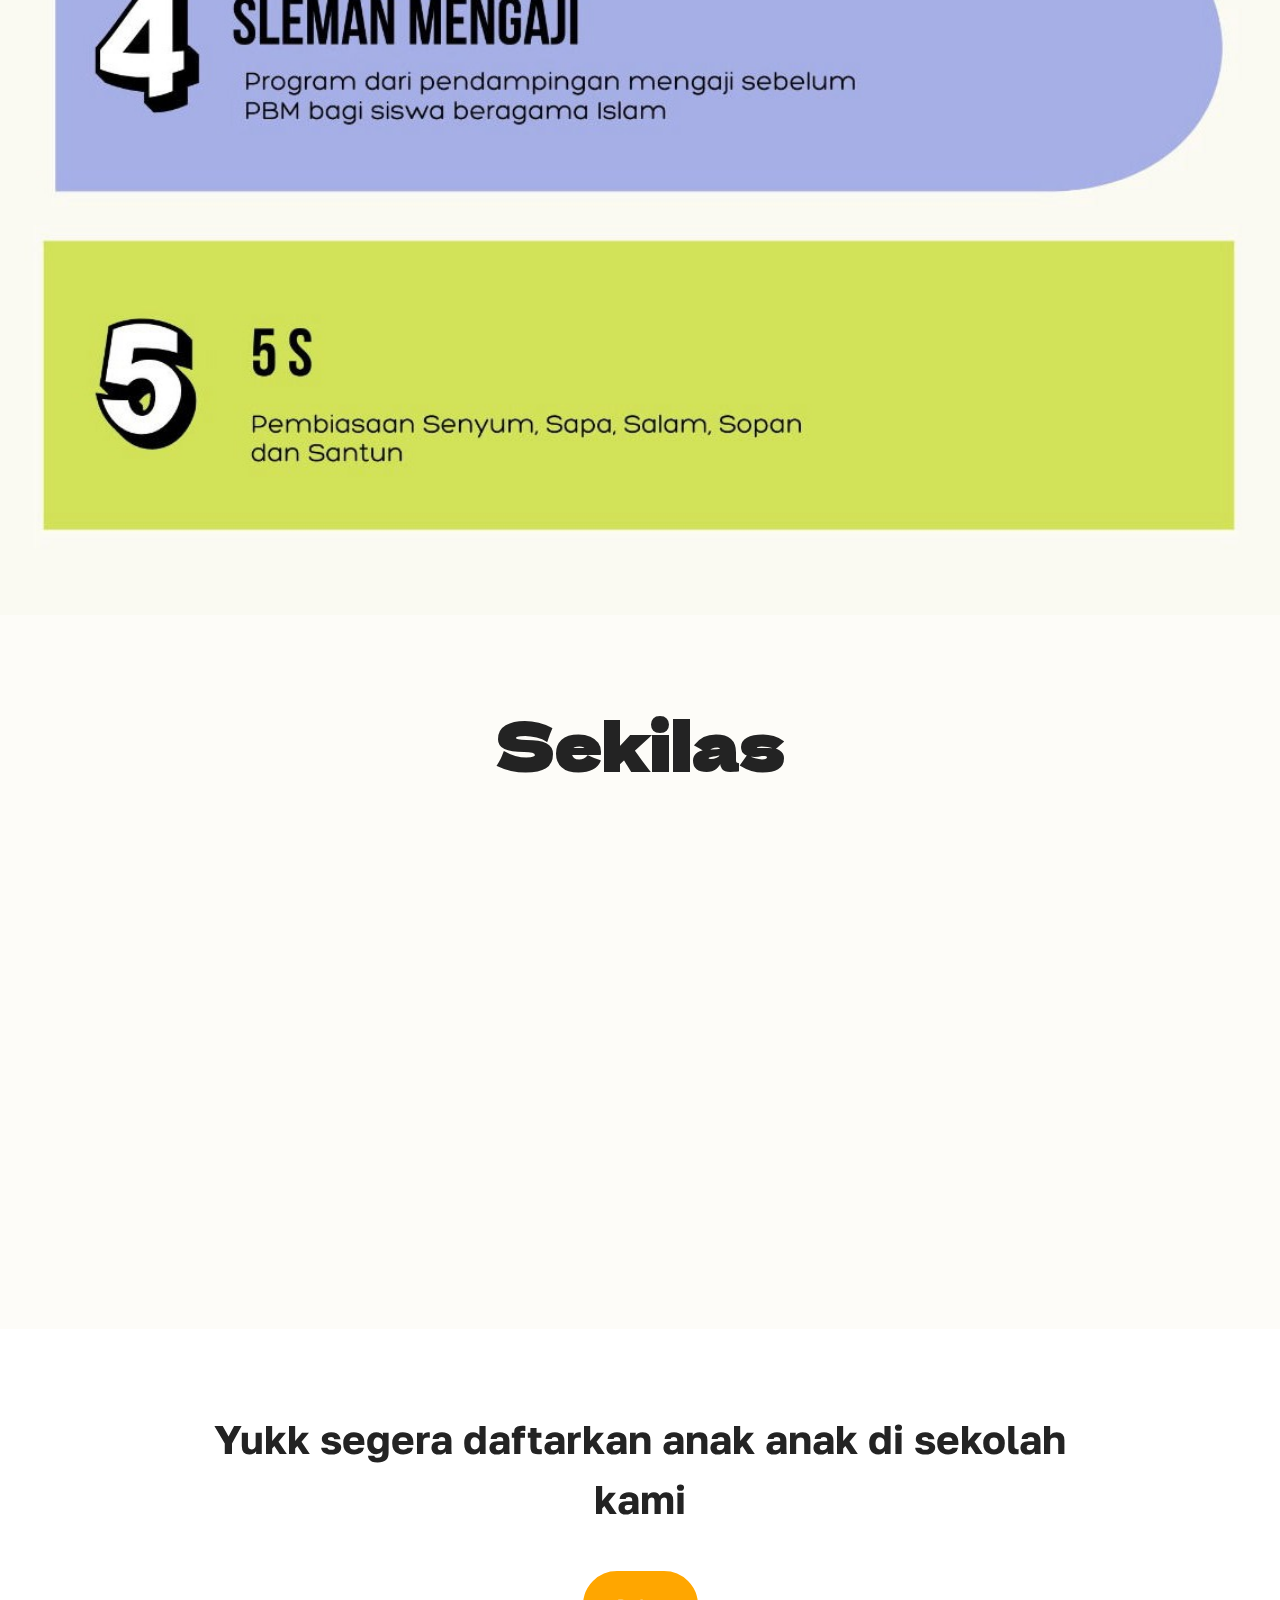
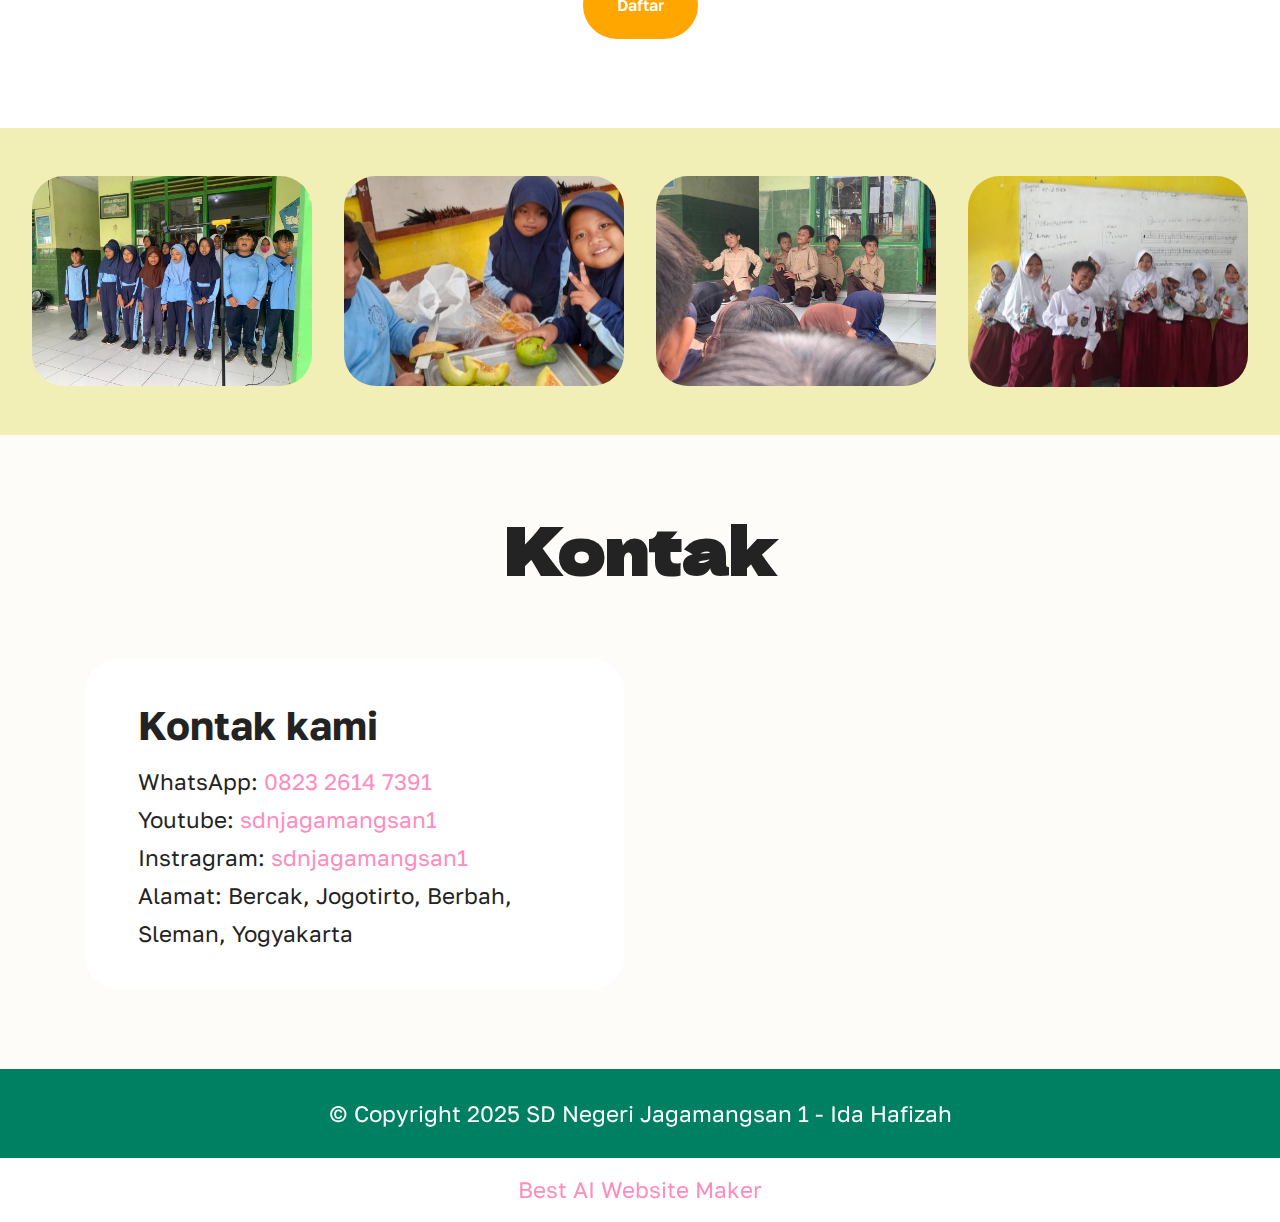
==== commit 78adce56: "update" ====
--- a/index.html
+++ b/index.html
@@ -261,9 +261,8 @@
                         <h5 class="cardTitle mbr-fonts-style mb-2 display-5">
                         <strong>Kontak kami</strong></h5>
                     <ul class="list mbr-fonts-style display-7">
-                        <li class="mbr-text item-wrap"><span style="font-size: 1.4rem;">WhatsApp: 0823 2614 7391</span><br></li>
-                        <li class="mbr-text item-wrap">Youtube: sdnjagamangsan1</li>
-                        <li class="mbr-text item-wrap">Instragram: sdnjagamangsan1</li><li class="mbr-text item-wrap">Alamat: Bercak, Jogotirto, Berbah, Sleman, Yogyakarta</li>
+                        <li class="mbr-text item-wrap"><span style="font-size: 1.4rem;">WhatsApp: <a href="https://wa.me/6282326147391" class="text-primary">0823 2614 7391</a></span></li><li class="mbr-text item-wrap"><span style="font-size: 1.4rem;">Youtube: <a href="https://youtube.com/@sdjagamangsan1?si=Gno0vA0KXTtCYFEw" class="text-primary">sdnjagamangsan1</a></span></li>
+                        <li class="mbr-text item-wrap">Instragram: <a href="https://www.instagram.com/sdnjagamangsan1?igsh=NzF3amNxNGQ3Z3Ri" class="text-primary">sdnjagamangsan1</a></li><li class="mbr-text item-wrap">Alamat: Bercak, Jogotirto, Berbah, Sleman, Yogyakarta</li>
                     </ul>
                     </div>
                 </div>
@@ -285,12 +284,11 @@
         <div class="media-container-row align-center mbr-white">
             <div class="col-12">
                 <p class="mbr-text mb-0 mbr-fonts-style display-7">
-                    © Copyright 2025 Mobirise - All Rights Reserved
-                </p>
-            </div>
-        </div>
-    </div>
-</section><section class="display-7" style="padding: 0;align-items: center;justify-content: center;flex-wrap: wrap;    align-content: center;display: flex;position: relative;height: 4rem;"><a href="https://mobiri.se/3088887" style="flex: 1 1;height: 4rem;position: absolute;width: 100%;z-index: 1;"><img alt="" style="height: 4rem;" src="[data-uri]"></a><p style="margin: 0;text-align: center;" class="display-7">&#8204;</p><a style="z-index:1" href="https://mobirise.com/drag-drop-website-builder.html">Drag and Drop Website Builder</a></section><script src="assets/bootstrap/js/bootstrap.bundle.min.js"></script>  <script src="assets/parallax/jarallax.js"></script>  <script src="assets/smoothscroll/smooth-scroll.js"></script>  <script src="assets/ytplayer/index.js"></script>  <script src="assets/dropdown/js/navbar-dropdown.js"></script>  <script src="assets/playervimeo/vimeo_player.js"></script>  <script src="assets/theme/js/script.js"></script>  
+                    © Copyright 2025 SD Negeri Jagamangsan 1 - Ida Hafizah</p>
+            </div>
+        </div>
+    </div>
+</section><section class="display-7" style="padding: 0;align-items: center;justify-content: center;flex-wrap: wrap;    align-content: center;display: flex;position: relative;height: 4rem;"><a href="https://mobiri.se/3088887" style="flex: 1 1;height: 4rem;position: absolute;width: 100%;z-index: 1;"><img alt="" style="height: 4rem;" src="[data-uri]"></a><p style="margin: 0;text-align: center;" class="display-7">&#8204;</p><a style="z-index:1" href="https://mobirise.com/builder/ai-website-maker.html">Best AI Website Maker</a></section><script src="assets/bootstrap/js/bootstrap.bundle.min.js"></script>  <script src="assets/parallax/jarallax.js"></script>  <script src="assets/smoothscroll/smooth-scroll.js"></script>  <script src="assets/ytplayer/index.js"></script>  <script src="assets/dropdown/js/navbar-dropdown.js"></script>  <script src="assets/playervimeo/vimeo_player.js"></script>  <script src="assets/theme/js/script.js"></script>  
   
   
 </body>
--- a/assets/mobirise/css/mbr-additional.css
+++ b/assets/mobirise/css/mbr-additional.css
@@ -1450,7 +1450,7 @@
   top: 0;
 }
 .cid-u5FL4HAFyW {
-  padding-top: 1rem;
+  padding-top: 3rem;
   padding-bottom: 0rem;
   background-color: #f1efb5;
 }
@@ -2200,15 +2200,15 @@
   position: absolute;
   top: 0;
 }
-.cid-uas2JtTlkN {
+.cid-ue8sdd44YK {
   padding-top: 5rem;
   padding-bottom: 5rem;
   background: #fdfcf8;
 }
-.cid-uas2JtTlkN .mbr-fallback-image.disabled {
+.cid-ue8sdd44YK .mbr-fallback-image.disabled {
   display: none;
 }
-.cid-uas2JtTlkN .mbr-fallback-image {
+.cid-ue8sdd44YK .mbr-fallback-image {
   display: block;
   background-size: cover;
   background-position: center center;
@@ -2218,24 +2218,24 @@
   top: 0;
 }
 @media (max-width: 767px) {
-  .cid-uas2JtTlkN .row .map-wrapper {
+  .cid-ue8sdd44YK .row .map-wrapper {
     margin-top: 1rem;
   }
 }
-.cid-uas2JtTlkN .google-map {
+.cid-ue8sdd44YK .google-map {
   height: 100%;
   position: relative;
 }
-.cid-uas2JtTlkN .google-map iframe {
+.cid-ue8sdd44YK .google-map iframe {
   height: 100%;
   width: 100%;
 }
 @media (max-width: 767px) {
-  .cid-uas2JtTlkN .google-map iframe {
+  .cid-ue8sdd44YK .google-map iframe {
     min-height: 350px;
   }
 }
-.cid-uas2JtTlkN .google-map [data-state-details] {
+.cid-ue8sdd44YK .google-map [data-state-details] {
   color: #6b6763;
   height: 1.5em;
   margin-top: -0.75em;
@@ -2246,34 +2246,34 @@
   top: 50%;
   width: 100%;
 }
-.cid-uas2JtTlkN .google-map[data-state] {
+.cid-ue8sdd44YK .google-map[data-state] {
   background: #e9e5dc;
 }
-.cid-uas2JtTlkN .google-map[data-state="loading"] [data-state-details] {
+.cid-ue8sdd44YK .google-map[data-state="loading"] [data-state-details] {
   display: none;
 }
-.cid-uas2JtTlkN .card-wrapper {
+.cid-ue8sdd44YK .card-wrapper {
   background: #ffffff;
 }
 @media (max-width: 767px) {
-  .cid-uas2JtTlkN .card-wrapper {
+  .cid-ue8sdd44YK .card-wrapper {
     padding: 2rem 1.5rem;
   }
 }
 @media (min-width: 768px) {
-  .cid-uas2JtTlkN .card-wrapper {
+  .cid-ue8sdd44YK .card-wrapper {
     padding: 2.25rem;
   }
 }
-.cid-uas2JtTlkN .text-wrapper {
+.cid-ue8sdd44YK .text-wrapper {
   padding: 0 1rem;
 }
-.cid-uas2JtTlkN ul {
+.cid-ue8sdd44YK ul {
   list-style-type: none;
   padding: 0;
   margin: 0;
 }
-.cid-uas2JtTlkN .content-head {
+.cid-ue8sdd44YK .content-head {
   max-width: 800px;
 }
 .cid-u5ElIW2oMa {
@@ -2877,15 +2877,15 @@
   position: absolute;
   top: 0;
 }
-.cid-uasbc1wlUv {
+.cid-ue8swU6jBW {
   padding-top: 5rem;
   padding-bottom: 5rem;
   background: #fdfcf8;
 }
-.cid-uasbc1wlUv .mbr-fallback-image.disabled {
+.cid-ue8swU6jBW .mbr-fallback-image.disabled {
   display: none;
 }
-.cid-uasbc1wlUv .mbr-fallback-image {
+.cid-ue8swU6jBW .mbr-fallback-image {
   display: block;
   background-size: cover;
   background-position: center center;
@@ -2895,24 +2895,24 @@
   top: 0;
 }
 @media (max-width: 767px) {
-  .cid-uasbc1wlUv .row .map-wrapper {
+  .cid-ue8swU6jBW .row .map-wrapper {
     margin-top: 1rem;
   }
 }
-.cid-uasbc1wlUv .google-map {
+.cid-ue8swU6jBW .google-map {
   height: 100%;
   position: relative;
 }
-.cid-uasbc1wlUv .google-map iframe {
+.cid-ue8swU6jBW .google-map iframe {
   height: 100%;
   width: 100%;
 }
 @media (max-width: 767px) {
-  .cid-uasbc1wlUv .google-map iframe {
+  .cid-ue8swU6jBW .google-map iframe {
     min-height: 350px;
   }
 }
-.cid-uasbc1wlUv .google-map [data-state-details] {
+.cid-ue8swU6jBW .google-map [data-state-details] {
   color: #6b6763;
   height: 1.5em;
   margin-top: -0.75em;
@@ -2923,34 +2923,34 @@
   top: 50%;
   width: 100%;
 }
-.cid-uasbc1wlUv .google-map[data-state] {
+.cid-ue8swU6jBW .google-map[data-state] {
   background: #e9e5dc;
 }
-.cid-uasbc1wlUv .google-map[data-state="loading"] [data-state-details] {
+.cid-ue8swU6jBW .google-map[data-state="loading"] [data-state-details] {
   display: none;
 }
-.cid-uasbc1wlUv .card-wrapper {
+.cid-ue8swU6jBW .card-wrapper {
   background: #ffffff;
 }
 @media (max-width: 767px) {
-  .cid-uasbc1wlUv .card-wrapper {
+  .cid-ue8swU6jBW .card-wrapper {
     padding: 2rem 1.5rem;
   }
 }
 @media (min-width: 768px) {
-  .cid-uasbc1wlUv .card-wrapper {
+  .cid-ue8swU6jBW .card-wrapper {
     padding: 2.25rem;
   }
 }
-.cid-uasbc1wlUv .text-wrapper {
+.cid-ue8swU6jBW .text-wrapper {
   padding: 0 1rem;
 }
-.cid-uasbc1wlUv ul {
+.cid-ue8swU6jBW ul {
   list-style-type: none;
   padding: 0;
   margin: 0;
 }
-.cid-uasbc1wlUv .content-head {
+.cid-ue8swU6jBW .content-head {
   max-width: 800px;
 }
 .cid-u5FB9BEKB8 {
@@ -3574,15 +3574,15 @@
   position: absolute;
   top: 0;
 }
-.cid-uas38rmBze {
+.cid-ue8spNBTNK {
   padding-top: 5rem;
   padding-bottom: 5rem;
   background: #fdfcf8;
 }
-.cid-uas38rmBze .mbr-fallback-image.disabled {
+.cid-ue8spNBTNK .mbr-fallback-image.disabled {
   display: none;
 }
-.cid-uas38rmBze .mbr-fallback-image {
+.cid-ue8spNBTNK .mbr-fallback-image {
   display: block;
   background-size: cover;
   background-position: center center;
@@ -3592,24 +3592,24 @@
   top: 0;
 }
 @media (max-width: 767px) {
-  .cid-uas38rmBze .row .map-wrapper {
+  .cid-ue8spNBTNK .row .map-wrapper {
     margin-top: 1rem;
   }
 }
-.cid-uas38rmBze .google-map {
+.cid-ue8spNBTNK .google-map {
   height: 100%;
   position: relative;
 }
-.cid-uas38rmBze .google-map iframe {
+.cid-ue8spNBTNK .google-map iframe {
   height: 100%;
   width: 100%;
 }
 @media (max-width: 767px) {
-  .cid-uas38rmBze .google-map iframe {
+  .cid-ue8spNBTNK .google-map iframe {
     min-height: 350px;
   }
 }
-.cid-uas38rmBze .google-map [data-state-details] {
+.cid-ue8spNBTNK .google-map [data-state-details] {
   color: #6b6763;
   height: 1.5em;
   margin-top: -0.75em;
@@ -3620,34 +3620,34 @@
   top: 50%;
   width: 100%;
 }
-.cid-uas38rmBze .google-map[data-state] {
+.cid-ue8spNBTNK .google-map[data-state] {
   background: #e9e5dc;
 }
-.cid-uas38rmBze .google-map[data-state="loading"] [data-state-details] {
+.cid-ue8spNBTNK .google-map[data-state="loading"] [data-state-details] {
   display: none;
 }
-.cid-uas38rmBze .card-wrapper {
+.cid-ue8spNBTNK .card-wrapper {
   background: #ffffff;
 }
 @media (max-width: 767px) {
-  .cid-uas38rmBze .card-wrapper {
+  .cid-ue8spNBTNK .card-wrapper {
     padding: 2rem 1.5rem;
   }
 }
 @media (min-width: 768px) {
-  .cid-uas38rmBze .card-wrapper {
+  .cid-ue8spNBTNK .card-wrapper {
     padding: 2.25rem;
   }
 }
-.cid-uas38rmBze .text-wrapper {
+.cid-ue8spNBTNK .text-wrapper {
   padding: 0 1rem;
 }
-.cid-uas38rmBze ul {
+.cid-ue8spNBTNK ul {
   list-style-type: none;
   padding: 0;
   margin: 0;
 }
-.cid-uas38rmBze .content-head {
+.cid-ue8spNBTNK .content-head {
   max-width: 800px;
 }
 .cid-u5FyfdgjNX {
@@ -4282,15 +4282,15 @@
   position: absolute;
   top: 0;
 }
-.cid-uasbxHF9Nd {
+.cid-ue8sCXyHEA {
   padding-top: 5rem;
   padding-bottom: 5rem;
   background: #fdfcf8;
 }
-.cid-uasbxHF9Nd .mbr-fallback-image.disabled {
+.cid-ue8sCXyHEA .mbr-fallback-image.disabled {
   display: none;
 }
-.cid-uasbxHF9Nd .mbr-fallback-image {
+.cid-ue8sCXyHEA .mbr-fallback-image {
   display: block;
   background-size: cover;
   background-position: center center;
@@ -4300,24 +4300,24 @@
   top: 0;
 }
 @media (max-width: 767px) {
-  .cid-uasbxHF9Nd .row .map-wrapper {
+  .cid-ue8sCXyHEA .row .map-wrapper {
     margin-top: 1rem;
   }
 }
-.cid-uasbxHF9Nd .google-map {
+.cid-ue8sCXyHEA .google-map {
   height: 100%;
   position: relative;
 }
-.cid-uasbxHF9Nd .google-map iframe {
+.cid-ue8sCXyHEA .google-map iframe {
   height: 100%;
   width: 100%;
 }
 @media (max-width: 767px) {
-  .cid-uasbxHF9Nd .google-map iframe {
+  .cid-ue8sCXyHEA .google-map iframe {
     min-height: 350px;
   }
 }
-.cid-uasbxHF9Nd .google-map [data-state-details] {
+.cid-ue8sCXyHEA .google-map [data-state-details] {
   color: #6b6763;
   height: 1.5em;
   margin-top: -0.75em;
@@ -4328,34 +4328,34 @@
   top: 50%;
   width: 100%;
 }
-.cid-uasbxHF9Nd .google-map[data-state] {
+.cid-ue8sCXyHEA .google-map[data-state] {
   background: #e9e5dc;
 }
-.cid-uasbxHF9Nd .google-map[data-state="loading"] [data-state-details] {
+.cid-ue8sCXyHEA .google-map[data-state="loading"] [data-state-details] {
   display: none;
 }
-.cid-uasbxHF9Nd .card-wrapper {
+.cid-ue8sCXyHEA .card-wrapper {
   background: #ffffff;
 }
 @media (max-width: 767px) {
-  .cid-uasbxHF9Nd .card-wrapper {
+  .cid-ue8sCXyHEA .card-wrapper {
     padding: 2rem 1.5rem;
   }
 }
 @media (min-width: 768px) {
-  .cid-uasbxHF9Nd .card-wrapper {
+  .cid-ue8sCXyHEA .card-wrapper {
     padding: 2.25rem;
   }
 }
-.cid-uasbxHF9Nd .text-wrapper {
+.cid-ue8sCXyHEA .text-wrapper {
   padding: 0 1rem;
 }
-.cid-uasbxHF9Nd ul {
+.cid-ue8sCXyHEA ul {
   list-style-type: none;
   padding: 0;
   margin: 0;
 }
-.cid-uasbxHF9Nd .content-head {
+.cid-ue8sCXyHEA .content-head {
   max-width: 800px;
 }
 .cid-u5FC5bTl0Q {
@@ -5236,15 +5236,15 @@
   position: absolute;
   top: 0;
 }
-.cid-uasbZaVsW3 {
+.cid-ue8sHwLrnQ {
   padding-top: 5rem;
   padding-bottom: 5rem;
   background: #fdfcf8;
 }
-.cid-uasbZaVsW3 .mbr-fallback-image.disabled {
+.cid-ue8sHwLrnQ .mbr-fallback-image.disabled {
   display: none;
 }
-.cid-uasbZaVsW3 .mbr-fallback-image {
+.cid-ue8sHwLrnQ .mbr-fallback-image {
   display: block;
   background-size: cover;
   background-position: center center;
@@ -5254,24 +5254,24 @@
   top: 0;
 }
 @media (max-width: 767px) {
-  .cid-uasbZaVsW3 .row .map-wrapper {
+  .cid-ue8sHwLrnQ .row .map-wrapper {
     margin-top: 1rem;
   }
 }
-.cid-uasbZaVsW3 .google-map {
+.cid-ue8sHwLrnQ .google-map {
   height: 100%;
   position: relative;
 }
-.cid-uasbZaVsW3 .google-map iframe {
+.cid-ue8sHwLrnQ .google-map iframe {
   height: 100%;
   width: 100%;
 }
 @media (max-width: 767px) {
-  .cid-uasbZaVsW3 .google-map iframe {
+  .cid-ue8sHwLrnQ .google-map iframe {
     min-height: 350px;
   }
 }
-.cid-uasbZaVsW3 .google-map [data-state-details] {
+.cid-ue8sHwLrnQ .google-map [data-state-details] {
   color: #6b6763;
   height: 1.5em;
   margin-top: -0.75em;
@@ -5282,34 +5282,34 @@
   top: 50%;
   width: 100%;
 }
-.cid-uasbZaVsW3 .google-map[data-state] {
+.cid-ue8sHwLrnQ .google-map[data-state] {
   background: #e9e5dc;
 }
-.cid-uasbZaVsW3 .google-map[data-state="loading"] [data-state-details] {
+.cid-ue8sHwLrnQ .google-map[data-state="loading"] [data-state-details] {
   display: none;
 }
-.cid-uasbZaVsW3 .card-wrapper {
+.cid-ue8sHwLrnQ .card-wrapper {
   background: #ffffff;
 }
 @media (max-width: 767px) {
-  .cid-uasbZaVsW3 .card-wrapper {
+  .cid-ue8sHwLrnQ .card-wrapper {
     padding: 2rem 1.5rem;
   }
 }
 @media (min-width: 768px) {
-  .cid-uasbZaVsW3 .card-wrapper {
+  .cid-ue8sHwLrnQ .card-wrapper {
     padding: 2.25rem;
   }
 }
-.cid-uasbZaVsW3 .text-wrapper {
+.cid-ue8sHwLrnQ .text-wrapper {
   padding: 0 1rem;
 }
-.cid-uasbZaVsW3 ul {
+.cid-ue8sHwLrnQ ul {
   list-style-type: none;
   padding: 0;
   margin: 0;
 }
-.cid-uasbZaVsW3 .content-head {
+.cid-ue8sHwLrnQ .content-head {
   max-width: 800px;
 }
 .cid-u5FDfYaq39 {
@@ -6028,15 +6028,15 @@
   position: absolute;
   top: 0;
 }
-.cid-uascbmtUC9 {
+.cid-ue8sMU9Pu3 {
   padding-top: 5rem;
   padding-bottom: 5rem;
   background: #fdfcf8;
 }
-.cid-uascbmtUC9 .mbr-fallback-image.disabled {
+.cid-ue8sMU9Pu3 .mbr-fallback-image.disabled {
   display: none;
 }
-.cid-uascbmtUC9 .mbr-fallback-image {
+.cid-ue8sMU9Pu3 .mbr-fallback-image {
   display: block;
   background-size: cover;
   background-position: center center;
@@ -6046,24 +6046,24 @@
   top: 0;
 }
 @media (max-width: 767px) {
-  .cid-uascbmtUC9 .row .map-wrapper {
+  .cid-ue8sMU9Pu3 .row .map-wrapper {
     margin-top: 1rem;
   }
 }
-.cid-uascbmtUC9 .google-map {
+.cid-ue8sMU9Pu3 .google-map {
   height: 100%;
   position: relative;
 }
-.cid-uascbmtUC9 .google-map iframe {
+.cid-ue8sMU9Pu3 .google-map iframe {
   height: 100%;
   width: 100%;
 }
 @media (max-width: 767px) {
-  .cid-uascbmtUC9 .google-map iframe {
+  .cid-ue8sMU9Pu3 .google-map iframe {
     min-height: 350px;
   }
 }
-.cid-uascbmtUC9 .google-map [data-state-details] {
+.cid-ue8sMU9Pu3 .google-map [data-state-details] {
   color: #6b6763;
   height: 1.5em;
   margin-top: -0.75em;
@@ -6074,34 +6074,34 @@
   top: 50%;
   width: 100%;
 }
-.cid-uascbmtUC9 .google-map[data-state] {
+.cid-ue8sMU9Pu3 .google-map[data-state] {
   background: #e9e5dc;
 }
-.cid-uascbmtUC9 .google-map[data-state="loading"] [data-state-details] {
+.cid-ue8sMU9Pu3 .google-map[data-state="loading"] [data-state-details] {
   display: none;
 }
-.cid-uascbmtUC9 .card-wrapper {
+.cid-ue8sMU9Pu3 .card-wrapper {
   background: #ffffff;
 }
 @media (max-width: 767px) {
-  .cid-uascbmtUC9 .card-wrapper {
+  .cid-ue8sMU9Pu3 .card-wrapper {
     padding: 2rem 1.5rem;
   }
 }
 @media (min-width: 768px) {
-  .cid-uascbmtUC9 .card-wrapper {
+  .cid-ue8sMU9Pu3 .card-wrapper {
     padding: 2.25rem;
   }
 }
-.cid-uascbmtUC9 .text-wrapper {
+.cid-ue8sMU9Pu3 .text-wrapper {
   padding: 0 1rem;
 }
-.cid-uascbmtUC9 ul {
+.cid-ue8sMU9Pu3 ul {
   list-style-type: none;
   padding: 0;
   margin: 0;
 }
-.cid-uascbmtUC9 .content-head {
+.cid-ue8sMU9Pu3 .content-head {
   max-width: 800px;
 }
 .cid-u5FEChHNC4 {
@@ -6815,15 +6815,15 @@
   position: absolute;
   top: 0;
 }
-.cid-uascmlKrQj {
+.cid-ue8t2iJsnq {
   padding-top: 5rem;
   padding-bottom: 5rem;
   background: #fdfcf8;
 }
-.cid-uascmlKrQj .mbr-fallback-image.disabled {
+.cid-ue8t2iJsnq .mbr-fallback-image.disabled {
   display: none;
 }
-.cid-uascmlKrQj .mbr-fallback-image {
+.cid-ue8t2iJsnq .mbr-fallback-image {
   display: block;
   background-size: cover;
   background-position: center center;
@@ -6833,24 +6833,24 @@
   top: 0;
 }
 @media (max-width: 767px) {
-  .cid-uascmlKrQj .row .map-wrapper {
+  .cid-ue8t2iJsnq .row .map-wrapper {
     margin-top: 1rem;
   }
 }
-.cid-uascmlKrQj .google-map {
+.cid-ue8t2iJsnq .google-map {
   height: 100%;
   position: relative;
 }
-.cid-uascmlKrQj .google-map iframe {
+.cid-ue8t2iJsnq .google-map iframe {
   height: 100%;
   width: 100%;
 }
 @media (max-width: 767px) {
-  .cid-uascmlKrQj .google-map iframe {
+  .cid-ue8t2iJsnq .google-map iframe {
     min-height: 350px;
   }
 }
-.cid-uascmlKrQj .google-map [data-state-details] {
+.cid-ue8t2iJsnq .google-map [data-state-details] {
   color: #6b6763;
   height: 1.5em;
   margin-top: -0.75em;
@@ -6861,34 +6861,34 @@
   top: 50%;
   width: 100%;
 }
-.cid-uascmlKrQj .google-map[data-state] {
+.cid-ue8t2iJsnq .google-map[data-state] {
   background: #e9e5dc;
 }
-.cid-uascmlKrQj .google-map[data-state="loading"] [data-state-details] {
+.cid-ue8t2iJsnq .google-map[data-state="loading"] [data-state-details] {
   display: none;
 }
-.cid-uascmlKrQj .card-wrapper {
+.cid-ue8t2iJsnq .card-wrapper {
   background: #ffffff;
 }
 @media (max-width: 767px) {
-  .cid-uascmlKrQj .card-wrapper {
+  .cid-ue8t2iJsnq .card-wrapper {
     padding: 2rem 1.5rem;
   }
 }
 @media (min-width: 768px) {
-  .cid-uascmlKrQj .card-wrapper {
+  .cid-ue8t2iJsnq .card-wrapper {
     padding: 2.25rem;
   }
 }
-.cid-uascmlKrQj .text-wrapper {
+.cid-ue8t2iJsnq .text-wrapper {
   padding: 0 1rem;
 }
-.cid-uascmlKrQj ul {
+.cid-ue8t2iJsnq ul {
   list-style-type: none;
   padding: 0;
   margin: 0;
 }
-.cid-uascmlKrQj .content-head {
+.cid-ue8t2iJsnq .content-head {
   max-width: 800px;
 }
 .cid-u5FFKO2Dre {
@@ -7555,15 +7555,15 @@
   position: absolute;
   top: 0;
 }
-.cid-uascKJdpuZ {
+.cid-ue8tdmHQm2 {
   padding-top: 5rem;
   padding-bottom: 5rem;
   background: #fdfcf8;
 }
-.cid-uascKJdpuZ .mbr-fallback-image.disabled {
+.cid-ue8tdmHQm2 .mbr-fallback-image.disabled {
   display: none;
 }
-.cid-uascKJdpuZ .mbr-fallback-image {
+.cid-ue8tdmHQm2 .mbr-fallback-image {
   display: block;
   background-size: cover;
   background-position: center center;
@@ -7573,24 +7573,24 @@
   top: 0;
 }
 @media (max-width: 767px) {
-  .cid-uascKJdpuZ .row .map-wrapper {
+  .cid-ue8tdmHQm2 .row .map-wrapper {
     margin-top: 1rem;
   }
 }
-.cid-uascKJdpuZ .google-map {
+.cid-ue8tdmHQm2 .google-map {
   height: 100%;
   position: relative;
 }
-.cid-uascKJdpuZ .google-map iframe {
+.cid-ue8tdmHQm2 .google-map iframe {
   height: 100%;
   width: 100%;
 }
 @media (max-width: 767px) {
-  .cid-uascKJdpuZ .google-map iframe {
+  .cid-ue8tdmHQm2 .google-map iframe {
     min-height: 350px;
   }
 }
-.cid-uascKJdpuZ .google-map [data-state-details] {
+.cid-ue8tdmHQm2 .google-map [data-state-details] {
   color: #6b6763;
   height: 1.5em;
   margin-top: -0.75em;
@@ -7601,34 +7601,34 @@
   top: 50%;
   width: 100%;
 }
-.cid-uascKJdpuZ .google-map[data-state] {
+.cid-ue8tdmHQm2 .google-map[data-state] {
   background: #e9e5dc;
 }
-.cid-uascKJdpuZ .google-map[data-state="loading"] [data-state-details] {
+.cid-ue8tdmHQm2 .google-map[data-state="loading"] [data-state-details] {
   display: none;
 }
-.cid-uascKJdpuZ .card-wrapper {
+.cid-ue8tdmHQm2 .card-wrapper {
   background: #ffffff;
 }
 @media (max-width: 767px) {
-  .cid-uascKJdpuZ .card-wrapper {
+  .cid-ue8tdmHQm2 .card-wrapper {
     padding: 2rem 1.5rem;
   }
 }
 @media (min-width: 768px) {
-  .cid-uascKJdpuZ .card-wrapper {
+  .cid-ue8tdmHQm2 .card-wrapper {
     padding: 2.25rem;
   }
 }
-.cid-uascKJdpuZ .text-wrapper {
+.cid-ue8tdmHQm2 .text-wrapper {
   padding: 0 1rem;
 }
-.cid-uascKJdpuZ ul {
+.cid-ue8tdmHQm2 ul {
   list-style-type: none;
   padding: 0;
   margin: 0;
 }
-.cid-uascKJdpuZ .content-head {
+.cid-ue8tdmHQm2 .content-head {
   max-width: 800px;
 }
 .cid-u5FFVs7zKB {
@@ -8271,15 +8271,15 @@
   position: absolute;
   top: 0;
 }
-.cid-uascPobmyA {
+.cid-ue8tiZWfLF {
   padding-top: 5rem;
   padding-bottom: 5rem;
   background: #fdfcf8;
 }
-.cid-uascPobmyA .mbr-fallback-image.disabled {
+.cid-ue8tiZWfLF .mbr-fallback-image.disabled {
   display: none;
 }
-.cid-uascPobmyA .mbr-fallback-image {
+.cid-ue8tiZWfLF .mbr-fallback-image {
   display: block;
   background-size: cover;
   background-position: center center;
@@ -8289,24 +8289,24 @@
   top: 0;
 }
 @media (max-width: 767px) {
-  .cid-uascPobmyA .row .map-wrapper {
+  .cid-ue8tiZWfLF .row .map-wrapper {
     margin-top: 1rem;
   }
 }
-.cid-uascPobmyA .google-map {
+.cid-ue8tiZWfLF .google-map {
   height: 100%;
   position: relative;
 }
-.cid-uascPobmyA .google-map iframe {
+.cid-ue8tiZWfLF .google-map iframe {
   height: 100%;
   width: 100%;
 }
 @media (max-width: 767px) {
-  .cid-uascPobmyA .google-map iframe {
+  .cid-ue8tiZWfLF .google-map iframe {
     min-height: 350px;
   }
 }
-.cid-uascPobmyA .google-map [data-state-details] {
+.cid-ue8tiZWfLF .google-map [data-state-details] {
   color: #6b6763;
   height: 1.5em;
   margin-top: -0.75em;
@@ -8317,34 +8317,34 @@
   top: 50%;
   width: 100%;
 }
-.cid-uascPobmyA .google-map[data-state] {
+.cid-ue8tiZWfLF .google-map[data-state] {
   background: #e9e5dc;
 }
-.cid-uascPobmyA .google-map[data-state="loading"] [data-state-details] {
+.cid-ue8tiZWfLF .google-map[data-state="loading"] [data-state-details] {
   display: none;
 }
-.cid-uascPobmyA .card-wrapper {
+.cid-ue8tiZWfLF .card-wrapper {
   background: #ffffff;
 }
 @media (max-width: 767px) {
-  .cid-uascPobmyA .card-wrapper {
+  .cid-ue8tiZWfLF .card-wrapper {
     padding: 2rem 1.5rem;
   }
 }
 @media (min-width: 768px) {
-  .cid-uascPobmyA .card-wrapper {
+  .cid-ue8tiZWfLF .card-wrapper {
     padding: 2.25rem;
   }
 }
-.cid-uascPobmyA .text-wrapper {
+.cid-ue8tiZWfLF .text-wrapper {
   padding: 0 1rem;
 }
-.cid-uascPobmyA ul {
+.cid-ue8tiZWfLF ul {
   list-style-type: none;
   padding: 0;
   margin: 0;
 }
-.cid-uascPobmyA .content-head {
+.cid-ue8tiZWfLF .content-head {
   max-width: 800px;
 }
 .cid-u5FGIhFYav {
@@ -9179,15 +9179,15 @@
 .cid-u5FLZ9T0L6 .content-head {
   max-width: 800px;
 }
-.cid-uascTMrOz0 {
+.cid-ue8tD3kdBr {
   padding-top: 5rem;
   padding-bottom: 5rem;
   background: #fdfcf8;
 }
-.cid-uascTMrOz0 .mbr-fallback-image.disabled {
+.cid-ue8tD3kdBr .mbr-fallback-image.disabled {
   display: none;
 }
-.cid-uascTMrOz0 .mbr-fallback-image {
+.cid-ue8tD3kdBr .mbr-fallback-image {
   display: block;
   background-size: cover;
   background-position: center center;
@@ -9197,24 +9197,24 @@
   top: 0;
 }
 @media (max-width: 767px) {
-  .cid-uascTMrOz0 .row .map-wrapper {
+  .cid-ue8tD3kdBr .row .map-wrapper {
     margin-top: 1rem;
   }
 }
-.cid-uascTMrOz0 .google-map {
+.cid-ue8tD3kdBr .google-map {
   height: 100%;
   position: relative;
 }
-.cid-uascTMrOz0 .google-map iframe {
+.cid-ue8tD3kdBr .google-map iframe {
   height: 100%;
   width: 100%;
 }
 @media (max-width: 767px) {
-  .cid-uascTMrOz0 .google-map iframe {
+  .cid-ue8tD3kdBr .google-map iframe {
     min-height: 350px;
   }
 }
-.cid-uascTMrOz0 .google-map [data-state-details] {
+.cid-ue8tD3kdBr .google-map [data-state-details] {
   color: #6b6763;
   height: 1.5em;
   margin-top: -0.75em;
@@ -9225,34 +9225,34 @@
   top: 50%;
   width: 100%;
 }
-.cid-uascTMrOz0 .google-map[data-state] {
+.cid-ue8tD3kdBr .google-map[data-state] {
   background: #e9e5dc;
 }
-.cid-uascTMrOz0 .google-map[data-state="loading"] [data-state-details] {
+.cid-ue8tD3kdBr .google-map[data-state="loading"] [data-state-details] {
   display: none;
 }
-.cid-uascTMrOz0 .card-wrapper {
+.cid-ue8tD3kdBr .card-wrapper {
   background: #ffffff;
 }
 @media (max-width: 767px) {
-  .cid-uascTMrOz0 .card-wrapper {
+  .cid-ue8tD3kdBr .card-wrapper {
     padding: 2rem 1.5rem;
   }
 }
 @media (min-width: 768px) {
-  .cid-uascTMrOz0 .card-wrapper {
+  .cid-ue8tD3kdBr .card-wrapper {
     padding: 2.25rem;
   }
 }
-.cid-uascTMrOz0 .text-wrapper {
+.cid-ue8tD3kdBr .text-wrapper {
   padding: 0 1rem;
 }
-.cid-uascTMrOz0 ul {
+.cid-ue8tD3kdBr ul {
   list-style-type: none;
   padding: 0;
   margin: 0;
 }
-.cid-uascTMrOz0 .content-head {
+.cid-ue8tD3kdBr .content-head {
   max-width: 800px;
 }
 .cid-u5FLJaj7Ll {
--- a/assets/mobirise/css/mbr-additional.css
+++ b/assets/mobirise/css/mbr-additional.css
@@ -1450,7 +1450,7 @@
   top: 0;
 }
 .cid-u5FL4HAFyW {
-  padding-top: 1rem;
+  padding-top: 3rem;
   padding-bottom: 0rem;
   background-color: #f1efb5;
 }
@@ -2200,15 +2200,15 @@
   position: absolute;
   top: 0;
 }
-.cid-uas2JtTlkN {
+.cid-ue8sdd44YK {
   padding-top: 5rem;
   padding-bottom: 5rem;
   background: #fdfcf8;
 }
-.cid-uas2JtTlkN .mbr-fallback-image.disabled {
+.cid-ue8sdd44YK .mbr-fallback-image.disabled {
   display: none;
 }
-.cid-uas2JtTlkN .mbr-fallback-image {
+.cid-ue8sdd44YK .mbr-fallback-image {
   display: block;
   background-size: cover;
   background-position: center center;
@@ -2218,24 +2218,24 @@
   top: 0;
 }
 @media (max-width: 767px) {
-  .cid-uas2JtTlkN .row .map-wrapper {
+  .cid-ue8sdd44YK .row .map-wrapper {
     margin-top: 1rem;
   }
 }
-.cid-uas2JtTlkN .google-map {
+.cid-ue8sdd44YK .google-map {
   height: 100%;
   position: relative;
 }
-.cid-uas2JtTlkN .google-map iframe {
+.cid-ue8sdd44YK .google-map iframe {
   height: 100%;
   width: 100%;
 }
 @media (max-width: 767px) {
-  .cid-uas2JtTlkN .google-map iframe {
+  .cid-ue8sdd44YK .google-map iframe {
     min-height: 350px;
   }
 }
-.cid-uas2JtTlkN .google-map [data-state-details] {
+.cid-ue8sdd44YK .google-map [data-state-details] {
   color: #6b6763;
   height: 1.5em;
   margin-top: -0.75em;
@@ -2246,34 +2246,34 @@
   top: 50%;
   width: 100%;
 }
-.cid-uas2JtTlkN .google-map[data-state] {
+.cid-ue8sdd44YK .google-map[data-state] {
   background: #e9e5dc;
 }
-.cid-uas2JtTlkN .google-map[data-state="loading"] [data-state-details] {
+.cid-ue8sdd44YK .google-map[data-state="loading"] [data-state-details] {
   display: none;
 }
-.cid-uas2JtTlkN .card-wrapper {
+.cid-ue8sdd44YK .card-wrapper {
   background: #ffffff;
 }
 @media (max-width: 767px) {
-  .cid-uas2JtTlkN .card-wrapper {
+  .cid-ue8sdd44YK .card-wrapper {
     padding: 2rem 1.5rem;
   }
 }
 @media (min-width: 768px) {
-  .cid-uas2JtTlkN .card-wrapper {
+  .cid-ue8sdd44YK .card-wrapper {
     padding: 2.25rem;
   }
 }
-.cid-uas2JtTlkN .text-wrapper {
+.cid-ue8sdd44YK .text-wrapper {
   padding: 0 1rem;
 }
-.cid-uas2JtTlkN ul {
+.cid-ue8sdd44YK ul {
   list-style-type: none;
   padding: 0;
   margin: 0;
 }
-.cid-uas2JtTlkN .content-head {
+.cid-ue8sdd44YK .content-head {
   max-width: 800px;
 }
 .cid-u5ElIW2oMa {
@@ -2877,15 +2877,15 @@
   position: absolute;
   top: 0;
 }
-.cid-uasbc1wlUv {
+.cid-ue8swU6jBW {
   padding-top: 5rem;
   padding-bottom: 5rem;
   background: #fdfcf8;
 }
-.cid-uasbc1wlUv .mbr-fallback-image.disabled {
+.cid-ue8swU6jBW .mbr-fallback-image.disabled {
   display: none;
 }
-.cid-uasbc1wlUv .mbr-fallback-image {
+.cid-ue8swU6jBW .mbr-fallback-image {
   display: block;
   background-size: cover;
   background-position: center center;
@@ -2895,24 +2895,24 @@
   top: 0;
 }
 @media (max-width: 767px) {
-  .cid-uasbc1wlUv .row .map-wrapper {
+  .cid-ue8swU6jBW .row .map-wrapper {
     margin-top: 1rem;
   }
 }
-.cid-uasbc1wlUv .google-map {
+.cid-ue8swU6jBW .google-map {
   height: 100%;
   position: relative;
 }
-.cid-uasbc1wlUv .google-map iframe {
+.cid-ue8swU6jBW .google-map iframe {
   height: 100%;
   width: 100%;
 }
 @media (max-width: 767px) {
-  .cid-uasbc1wlUv .google-map iframe {
+  .cid-ue8swU6jBW .google-map iframe {
     min-height: 350px;
   }
 }
-.cid-uasbc1wlUv .google-map [data-state-details] {
+.cid-ue8swU6jBW .google-map [data-state-details] {
   color: #6b6763;
   height: 1.5em;
   margin-top: -0.75em;
@@ -2923,34 +2923,34 @@
   top: 50%;
   width: 100%;
 }
-.cid-uasbc1wlUv .google-map[data-state] {
+.cid-ue8swU6jBW .google-map[data-state] {
   background: #e9e5dc;
 }
-.cid-uasbc1wlUv .google-map[data-state="loading"] [data-state-details] {
+.cid-ue8swU6jBW .google-map[data-state="loading"] [data-state-details] {
   display: none;
 }
-.cid-uasbc1wlUv .card-wrapper {
+.cid-ue8swU6jBW .card-wrapper {
   background: #ffffff;
 }
 @media (max-width: 767px) {
-  .cid-uasbc1wlUv .card-wrapper {
+  .cid-ue8swU6jBW .card-wrapper {
     padding: 2rem 1.5rem;
   }
 }
 @media (min-width: 768px) {
-  .cid-uasbc1wlUv .card-wrapper {
+  .cid-ue8swU6jBW .card-wrapper {
     padding: 2.25rem;
   }
 }
-.cid-uasbc1wlUv .text-wrapper {
+.cid-ue8swU6jBW .text-wrapper {
   padding: 0 1rem;
 }
-.cid-uasbc1wlUv ul {
+.cid-ue8swU6jBW ul {
   list-style-type: none;
   padding: 0;
   margin: 0;
 }
-.cid-uasbc1wlUv .content-head {
+.cid-ue8swU6jBW .content-head {
   max-width: 800px;
 }
 .cid-u5FB9BEKB8 {
@@ -3574,15 +3574,15 @@
   position: absolute;
   top: 0;
 }
-.cid-uas38rmBze {
+.cid-ue8spNBTNK {
   padding-top: 5rem;
   padding-bottom: 5rem;
   background: #fdfcf8;
 }
-.cid-uas38rmBze .mbr-fallback-image.disabled {
+.cid-ue8spNBTNK .mbr-fallback-image.disabled {
   display: none;
 }
-.cid-uas38rmBze .mbr-fallback-image {
+.cid-ue8spNBTNK .mbr-fallback-image {
   display: block;
   background-size: cover;
   background-position: center center;
@@ -3592,24 +3592,24 @@
   top: 0;
 }
 @media (max-width: 767px) {
-  .cid-uas38rmBze .row .map-wrapper {
+  .cid-ue8spNBTNK .row .map-wrapper {
     margin-top: 1rem;
   }
 }
-.cid-uas38rmBze .google-map {
+.cid-ue8spNBTNK .google-map {
   height: 100%;
   position: relative;
 }
-.cid-uas38rmBze .google-map iframe {
+.cid-ue8spNBTNK .google-map iframe {
   height: 100%;
   width: 100%;
 }
 @media (max-width: 767px) {
-  .cid-uas38rmBze .google-map iframe {
+  .cid-ue8spNBTNK .google-map iframe {
     min-height: 350px;
   }
 }
-.cid-uas38rmBze .google-map [data-state-details] {
+.cid-ue8spNBTNK .google-map [data-state-details] {
   color: #6b6763;
   height: 1.5em;
   margin-top: -0.75em;
@@ -3620,34 +3620,34 @@
   top: 50%;
   width: 100%;
 }
-.cid-uas38rmBze .google-map[data-state] {
+.cid-ue8spNBTNK .google-map[data-state] {
   background: #e9e5dc;
 }
-.cid-uas38rmBze .google-map[data-state="loading"] [data-state-details] {
+.cid-ue8spNBTNK .google-map[data-state="loading"] [data-state-details] {
   display: none;
 }
-.cid-uas38rmBze .card-wrapper {
+.cid-ue8spNBTNK .card-wrapper {
   background: #ffffff;
 }
 @media (max-width: 767px) {
-  .cid-uas38rmBze .card-wrapper {
+  .cid-ue8spNBTNK .card-wrapper {
     padding: 2rem 1.5rem;
   }
 }
 @media (min-width: 768px) {
-  .cid-uas38rmBze .card-wrapper {
+  .cid-ue8spNBTNK .card-wrapper {
     padding: 2.25rem;
   }
 }
-.cid-uas38rmBze .text-wrapper {
+.cid-ue8spNBTNK .text-wrapper {
   padding: 0 1rem;
 }
-.cid-uas38rmBze ul {
+.cid-ue8spNBTNK ul {
   list-style-type: none;
   padding: 0;
   margin: 0;
 }
-.cid-uas38rmBze .content-head {
+.cid-ue8spNBTNK .content-head {
   max-width: 800px;
 }
 .cid-u5FyfdgjNX {
@@ -4282,15 +4282,15 @@
   position: absolute;
   top: 0;
 }
-.cid-uasbxHF9Nd {
+.cid-ue8sCXyHEA {
   padding-top: 5rem;
   padding-bottom: 5rem;
   background: #fdfcf8;
 }
-.cid-uasbxHF9Nd .mbr-fallback-image.disabled {
+.cid-ue8sCXyHEA .mbr-fallback-image.disabled {
   display: none;
 }
-.cid-uasbxHF9Nd .mbr-fallback-image {
+.cid-ue8sCXyHEA .mbr-fallback-image {
   display: block;
   background-size: cover;
   background-position: center center;
@@ -4300,24 +4300,24 @@
   top: 0;
 }
 @media (max-width: 767px) {
-  .cid-uasbxHF9Nd .row .map-wrapper {
+  .cid-ue8sCXyHEA .row .map-wrapper {
     margin-top: 1rem;
   }
 }
-.cid-uasbxHF9Nd .google-map {
+.cid-ue8sCXyHEA .google-map {
   height: 100%;
   position: relative;
 }
-.cid-uasbxHF9Nd .google-map iframe {
+.cid-ue8sCXyHEA .google-map iframe {
   height: 100%;
   width: 100%;
 }
 @media (max-width: 767px) {
-  .cid-uasbxHF9Nd .google-map iframe {
+  .cid-ue8sCXyHEA .google-map iframe {
     min-height: 350px;
   }
 }
-.cid-uasbxHF9Nd .google-map [data-state-details] {
+.cid-ue8sCXyHEA .google-map [data-state-details] {
   color: #6b6763;
   height: 1.5em;
   margin-top: -0.75em;
@@ -4328,34 +4328,34 @@
   top: 50%;
   width: 100%;
 }
-.cid-uasbxHF9Nd .google-map[data-state] {
+.cid-ue8sCXyHEA .google-map[data-state] {
   background: #e9e5dc;
 }
-.cid-uasbxHF9Nd .google-map[data-state="loading"] [data-state-details] {
+.cid-ue8sCXyHEA .google-map[data-state="loading"] [data-state-details] {
   display: none;
 }
-.cid-uasbxHF9Nd .card-wrapper {
+.cid-ue8sCXyHEA .card-wrapper {
   background: #ffffff;
 }
 @media (max-width: 767px) {
-  .cid-uasbxHF9Nd .card-wrapper {
+  .cid-ue8sCXyHEA .card-wrapper {
     padding: 2rem 1.5rem;
   }
 }
 @media (min-width: 768px) {
-  .cid-uasbxHF9Nd .card-wrapper {
+  .cid-ue8sCXyHEA .card-wrapper {
     padding: 2.25rem;
   }
 }
-.cid-uasbxHF9Nd .text-wrapper {
+.cid-ue8sCXyHEA .text-wrapper {
   padding: 0 1rem;
 }
-.cid-uasbxHF9Nd ul {
+.cid-ue8sCXyHEA ul {
   list-style-type: none;
   padding: 0;
   margin: 0;
 }
-.cid-uasbxHF9Nd .content-head {
+.cid-ue8sCXyHEA .content-head {
   max-width: 800px;
 }
 .cid-u5FC5bTl0Q {
@@ -5236,15 +5236,15 @@
   position: absolute;
   top: 0;
 }
-.cid-uasbZaVsW3 {
+.cid-ue8sHwLrnQ {
   padding-top: 5rem;
   padding-bottom: 5rem;
   background: #fdfcf8;
 }
-.cid-uasbZaVsW3 .mbr-fallback-image.disabled {
+.cid-ue8sHwLrnQ .mbr-fallback-image.disabled {
   display: none;
 }
-.cid-uasbZaVsW3 .mbr-fallback-image {
+.cid-ue8sHwLrnQ .mbr-fallback-image {
   display: block;
   background-size: cover;
   background-position: center center;
@@ -5254,24 +5254,24 @@
   top: 0;
 }
 @media (max-width: 767px) {
-  .cid-uasbZaVsW3 .row .map-wrapper {
+  .cid-ue8sHwLrnQ .row .map-wrapper {
     margin-top: 1rem;
   }
 }
-.cid-uasbZaVsW3 .google-map {
+.cid-ue8sHwLrnQ .google-map {
   height: 100%;
   position: relative;
 }
-.cid-uasbZaVsW3 .google-map iframe {
+.cid-ue8sHwLrnQ .google-map iframe {
   height: 100%;
   width: 100%;
 }
 @media (max-width: 767px) {
-  .cid-uasbZaVsW3 .google-map iframe {
+  .cid-ue8sHwLrnQ .google-map iframe {
     min-height: 350px;
   }
 }
-.cid-uasbZaVsW3 .google-map [data-state-details] {
+.cid-ue8sHwLrnQ .google-map [data-state-details] {
   color: #6b6763;
   height: 1.5em;
   margin-top: -0.75em;
@@ -5282,34 +5282,34 @@
   top: 50%;
   width: 100%;
 }
-.cid-uasbZaVsW3 .google-map[data-state] {
+.cid-ue8sHwLrnQ .google-map[data-state] {
   background: #e9e5dc;
 }
-.cid-uasbZaVsW3 .google-map[data-state="loading"] [data-state-details] {
+.cid-ue8sHwLrnQ .google-map[data-state="loading"] [data-state-details] {
   display: none;
 }
-.cid-uasbZaVsW3 .card-wrapper {
+.cid-ue8sHwLrnQ .card-wrapper {
   background: #ffffff;
 }
 @media (max-width: 767px) {
-  .cid-uasbZaVsW3 .card-wrapper {
+  .cid-ue8sHwLrnQ .card-wrapper {
     padding: 2rem 1.5rem;
   }
 }
 @media (min-width: 768px) {
-  .cid-uasbZaVsW3 .card-wrapper {
+  .cid-ue8sHwLrnQ .card-wrapper {
     padding: 2.25rem;
   }
 }
-.cid-uasbZaVsW3 .text-wrapper {
+.cid-ue8sHwLrnQ .text-wrapper {
   padding: 0 1rem;
 }
-.cid-uasbZaVsW3 ul {
+.cid-ue8sHwLrnQ ul {
   list-style-type: none;
   padding: 0;
   margin: 0;
 }
-.cid-uasbZaVsW3 .content-head {
+.cid-ue8sHwLrnQ .content-head {
   max-width: 800px;
 }
 .cid-u5FDfYaq39 {
@@ -6028,15 +6028,15 @@
   position: absolute;
   top: 0;
 }
-.cid-uascbmtUC9 {
+.cid-ue8sMU9Pu3 {
   padding-top: 5rem;
   padding-bottom: 5rem;
   background: #fdfcf8;
 }
-.cid-uascbmtUC9 .mbr-fallback-image.disabled {
+.cid-ue8sMU9Pu3 .mbr-fallback-image.disabled {
   display: none;
 }
-.cid-uascbmtUC9 .mbr-fallback-image {
+.cid-ue8sMU9Pu3 .mbr-fallback-image {
   display: block;
   background-size: cover;
   background-position: center center;
@@ -6046,24 +6046,24 @@
   top: 0;
 }
 @media (max-width: 767px) {
-  .cid-uascbmtUC9 .row .map-wrapper {
+  .cid-ue8sMU9Pu3 .row .map-wrapper {
     margin-top: 1rem;
   }
 }
-.cid-uascbmtUC9 .google-map {
+.cid-ue8sMU9Pu3 .google-map {
   height: 100%;
   position: relative;
 }
-.cid-uascbmtUC9 .google-map iframe {
+.cid-ue8sMU9Pu3 .google-map iframe {
   height: 100%;
   width: 100%;
 }
 @media (max-width: 767px) {
-  .cid-uascbmtUC9 .google-map iframe {
+  .cid-ue8sMU9Pu3 .google-map iframe {
     min-height: 350px;
   }
 }
-.cid-uascbmtUC9 .google-map [data-state-details] {
+.cid-ue8sMU9Pu3 .google-map [data-state-details] {
   color: #6b6763;
   height: 1.5em;
   margin-top: -0.75em;
@@ -6074,34 +6074,34 @@
   top: 50%;
   width: 100%;
 }
-.cid-uascbmtUC9 .google-map[data-state] {
+.cid-ue8sMU9Pu3 .google-map[data-state] {
   background: #e9e5dc;
 }
-.cid-uascbmtUC9 .google-map[data-state="loading"] [data-state-details] {
+.cid-ue8sMU9Pu3 .google-map[data-state="loading"] [data-state-details] {
   display: none;
 }
-.cid-uascbmtUC9 .card-wrapper {
+.cid-ue8sMU9Pu3 .card-wrapper {
   background: #ffffff;
 }
 @media (max-width: 767px) {
-  .cid-uascbmtUC9 .card-wrapper {
+  .cid-ue8sMU9Pu3 .card-wrapper {
     padding: 2rem 1.5rem;
   }
 }
 @media (min-width: 768px) {
-  .cid-uascbmtUC9 .card-wrapper {
+  .cid-ue8sMU9Pu3 .card-wrapper {
     padding: 2.25rem;
   }
 }
-.cid-uascbmtUC9 .text-wrapper {
+.cid-ue8sMU9Pu3 .text-wrapper {
   padding: 0 1rem;
 }
-.cid-uascbmtUC9 ul {
+.cid-ue8sMU9Pu3 ul {
   list-style-type: none;
   padding: 0;
   margin: 0;
 }
-.cid-uascbmtUC9 .content-head {
+.cid-ue8sMU9Pu3 .content-head {
   max-width: 800px;
 }
 .cid-u5FEChHNC4 {
@@ -6815,15 +6815,15 @@
   position: absolute;
   top: 0;
 }
-.cid-uascmlKrQj {
+.cid-ue8t2iJsnq {
   padding-top: 5rem;
   padding-bottom: 5rem;
   background: #fdfcf8;
 }
-.cid-uascmlKrQj .mbr-fallback-image.disabled {
+.cid-ue8t2iJsnq .mbr-fallback-image.disabled {
   display: none;
 }
-.cid-uascmlKrQj .mbr-fallback-image {
+.cid-ue8t2iJsnq .mbr-fallback-image {
   display: block;
   background-size: cover;
   background-position: center center;
@@ -6833,24 +6833,24 @@
   top: 0;
 }
 @media (max-width: 767px) {
-  .cid-uascmlKrQj .row .map-wrapper {
+  .cid-ue8t2iJsnq .row .map-wrapper {
     margin-top: 1rem;
   }
 }
-.cid-uascmlKrQj .google-map {
+.cid-ue8t2iJsnq .google-map {
   height: 100%;
   position: relative;
 }
-.cid-uascmlKrQj .google-map iframe {
+.cid-ue8t2iJsnq .google-map iframe {
   height: 100%;
   width: 100%;
 }
 @media (max-width: 767px) {
-  .cid-uascmlKrQj .google-map iframe {
+  .cid-ue8t2iJsnq .google-map iframe {
     min-height: 350px;
   }
 }
-.cid-uascmlKrQj .google-map [data-state-details] {
+.cid-ue8t2iJsnq .google-map [data-state-details] {
   color: #6b6763;
   height: 1.5em;
   margin-top: -0.75em;
@@ -6861,34 +6861,34 @@
   top: 50%;
   width: 100%;
 }
-.cid-uascmlKrQj .google-map[data-state] {
+.cid-ue8t2iJsnq .google-map[data-state] {
   background: #e9e5dc;
 }
-.cid-uascmlKrQj .google-map[data-state="loading"] [data-state-details] {
+.cid-ue8t2iJsnq .google-map[data-state="loading"] [data-state-details] {
   display: none;
 }
-.cid-uascmlKrQj .card-wrapper {
+.cid-ue8t2iJsnq .card-wrapper {
   background: #ffffff;
 }
 @media (max-width: 767px) {
-  .cid-uascmlKrQj .card-wrapper {
+  .cid-ue8t2iJsnq .card-wrapper {
     padding: 2rem 1.5rem;
   }
 }
 @media (min-width: 768px) {
-  .cid-uascmlKrQj .card-wrapper {
+  .cid-ue8t2iJsnq .card-wrapper {
     padding: 2.25rem;
   }
 }
-.cid-uascmlKrQj .text-wrapper {
+.cid-ue8t2iJsnq .text-wrapper {
   padding: 0 1rem;
 }
-.cid-uascmlKrQj ul {
+.cid-ue8t2iJsnq ul {
   list-style-type: none;
   padding: 0;
   margin: 0;
 }
-.cid-uascmlKrQj .content-head {
+.cid-ue8t2iJsnq .content-head {
   max-width: 800px;
 }
 .cid-u5FFKO2Dre {
@@ -7555,15 +7555,15 @@
   position: absolute;
   top: 0;
 }
-.cid-uascKJdpuZ {
+.cid-ue8tdmHQm2 {
   padding-top: 5rem;
   padding-bottom: 5rem;
   background: #fdfcf8;
 }
-.cid-uascKJdpuZ .mbr-fallback-image.disabled {
+.cid-ue8tdmHQm2 .mbr-fallback-image.disabled {
   display: none;
 }
-.cid-uascKJdpuZ .mbr-fallback-image {
+.cid-ue8tdmHQm2 .mbr-fallback-image {
   display: block;
   background-size: cover;
   background-position: center center;
@@ -7573,24 +7573,24 @@
   top: 0;
 }
 @media (max-width: 767px) {
-  .cid-uascKJdpuZ .row .map-wrapper {
+  .cid-ue8tdmHQm2 .row .map-wrapper {
     margin-top: 1rem;
   }
 }
-.cid-uascKJdpuZ .google-map {
+.cid-ue8tdmHQm2 .google-map {
   height: 100%;
   position: relative;
 }
-.cid-uascKJdpuZ .google-map iframe {
+.cid-ue8tdmHQm2 .google-map iframe {
   height: 100%;
   width: 100%;
 }
 @media (max-width: 767px) {
-  .cid-uascKJdpuZ .google-map iframe {
+  .cid-ue8tdmHQm2 .google-map iframe {
     min-height: 350px;
   }
 }
-.cid-uascKJdpuZ .google-map [data-state-details] {
+.cid-ue8tdmHQm2 .google-map [data-state-details] {
   color: #6b6763;
   height: 1.5em;
   margin-top: -0.75em;
@@ -7601,34 +7601,34 @@
   top: 50%;
   width: 100%;
 }
-.cid-uascKJdpuZ .google-map[data-state] {
+.cid-ue8tdmHQm2 .google-map[data-state] {
   background: #e9e5dc;
 }
-.cid-uascKJdpuZ .google-map[data-state="loading"] [data-state-details] {
+.cid-ue8tdmHQm2 .google-map[data-state="loading"] [data-state-details] {
   display: none;
 }
-.cid-uascKJdpuZ .card-wrapper {
+.cid-ue8tdmHQm2 .card-wrapper {
   background: #ffffff;
 }
 @media (max-width: 767px) {
-  .cid-uascKJdpuZ .card-wrapper {
+  .cid-ue8tdmHQm2 .card-wrapper {
     padding: 2rem 1.5rem;
   }
 }
 @media (min-width: 768px) {
-  .cid-uascKJdpuZ .card-wrapper {
+  .cid-ue8tdmHQm2 .card-wrapper {
     padding: 2.25rem;
   }
 }
-.cid-uascKJdpuZ .text-wrapper {
+.cid-ue8tdmHQm2 .text-wrapper {
   padding: 0 1rem;
 }
-.cid-uascKJdpuZ ul {
+.cid-ue8tdmHQm2 ul {
   list-style-type: none;
   padding: 0;
   margin: 0;
 }
-.cid-uascKJdpuZ .content-head {
+.cid-ue8tdmHQm2 .content-head {
   max-width: 800px;
 }
 .cid-u5FFVs7zKB {
@@ -8271,15 +8271,15 @@
   position: absolute;
   top: 0;
 }
-.cid-uascPobmyA {
+.cid-ue8tiZWfLF {
   padding-top: 5rem;
   padding-bottom: 5rem;
   background: #fdfcf8;
 }
-.cid-uascPobmyA .mbr-fallback-image.disabled {
+.cid-ue8tiZWfLF .mbr-fallback-image.disabled {
   display: none;
 }
-.cid-uascPobmyA .mbr-fallback-image {
+.cid-ue8tiZWfLF .mbr-fallback-image {
   display: block;
   background-size: cover;
   background-position: center center;
@@ -8289,24 +8289,24 @@
   top: 0;
 }
 @media (max-width: 767px) {
-  .cid-uascPobmyA .row .map-wrapper {
+  .cid-ue8tiZWfLF .row .map-wrapper {
     margin-top: 1rem;
   }
 }
-.cid-uascPobmyA .google-map {
+.cid-ue8tiZWfLF .google-map {
   height: 100%;
   position: relative;
 }
-.cid-uascPobmyA .google-map iframe {
+.cid-ue8tiZWfLF .google-map iframe {
   height: 100%;
   width: 100%;
 }
 @media (max-width: 767px) {
-  .cid-uascPobmyA .google-map iframe {
+  .cid-ue8tiZWfLF .google-map iframe {
     min-height: 350px;
   }
 }
-.cid-uascPobmyA .google-map [data-state-details] {
+.cid-ue8tiZWfLF .google-map [data-state-details] {
   color: #6b6763;
   height: 1.5em;
   margin-top: -0.75em;
@@ -8317,34 +8317,34 @@
   top: 50%;
   width: 100%;
 }
-.cid-uascPobmyA .google-map[data-state] {
+.cid-ue8tiZWfLF .google-map[data-state] {
   background: #e9e5dc;
 }
-.cid-uascPobmyA .google-map[data-state="loading"] [data-state-details] {
+.cid-ue8tiZWfLF .google-map[data-state="loading"] [data-state-details] {
   display: none;
 }
-.cid-uascPobmyA .card-wrapper {
+.cid-ue8tiZWfLF .card-wrapper {
   background: #ffffff;
 }
 @media (max-width: 767px) {
-  .cid-uascPobmyA .card-wrapper {
+  .cid-ue8tiZWfLF .card-wrapper {
     padding: 2rem 1.5rem;
   }
 }
 @media (min-width: 768px) {
-  .cid-uascPobmyA .card-wrapper {
+  .cid-ue8tiZWfLF .card-wrapper {
     padding: 2.25rem;
   }
 }
-.cid-uascPobmyA .text-wrapper {
+.cid-ue8tiZWfLF .text-wrapper {
   padding: 0 1rem;
 }
-.cid-uascPobmyA ul {
+.cid-ue8tiZWfLF ul {
   list-style-type: none;
   padding: 0;
   margin: 0;
 }
-.cid-uascPobmyA .content-head {
+.cid-ue8tiZWfLF .content-head {
   max-width: 800px;
 }
 .cid-u5FGIhFYav {
@@ -9179,15 +9179,15 @@
 .cid-u5FLZ9T0L6 .content-head {
   max-width: 800px;
 }
-.cid-uascTMrOz0 {
+.cid-ue8tD3kdBr {
   padding-top: 5rem;
   padding-bottom: 5rem;
   background: #fdfcf8;
 }
-.cid-uascTMrOz0 .mbr-fallback-image.disabled {
+.cid-ue8tD3kdBr .mbr-fallback-image.disabled {
   display: none;
 }
-.cid-uascTMrOz0 .mbr-fallback-image {
+.cid-ue8tD3kdBr .mbr-fallback-image {
   display: block;
   background-size: cover;
   background-position: center center;
@@ -9197,24 +9197,24 @@
   top: 0;
 }
 @media (max-width: 767px) {
-  .cid-uascTMrOz0 .row .map-wrapper {
+  .cid-ue8tD3kdBr .row .map-wrapper {
     margin-top: 1rem;
   }
 }
-.cid-uascTMrOz0 .google-map {
+.cid-ue8tD3kdBr .google-map {
   height: 100%;
   position: relative;
 }
-.cid-uascTMrOz0 .google-map iframe {
+.cid-ue8tD3kdBr .google-map iframe {
   height: 100%;
   width: 100%;
 }
 @media (max-width: 767px) {
-  .cid-uascTMrOz0 .google-map iframe {
+  .cid-ue8tD3kdBr .google-map iframe {
     min-height: 350px;
   }
 }
-.cid-uascTMrOz0 .google-map [data-state-details] {
+.cid-ue8tD3kdBr .google-map [data-state-details] {
   color: #6b6763;
   height: 1.5em;
   margin-top: -0.75em;
@@ -9225,34 +9225,34 @@
   top: 50%;
   width: 100%;
 }
-.cid-uascTMrOz0 .google-map[data-state] {
+.cid-ue8tD3kdBr .google-map[data-state] {
   background: #e9e5dc;
 }
-.cid-uascTMrOz0 .google-map[data-state="loading"] [data-state-details] {
+.cid-ue8tD3kdBr .google-map[data-state="loading"] [data-state-details] {
   display: none;
 }
-.cid-uascTMrOz0 .card-wrapper {
+.cid-ue8tD3kdBr .card-wrapper {
   background: #ffffff;
 }
 @media (max-width: 767px) {
-  .cid-uascTMrOz0 .card-wrapper {
+  .cid-ue8tD3kdBr .card-wrapper {
     padding: 2rem 1.5rem;
   }
 }
 @media (min-width: 768px) {
-  .cid-uascTMrOz0 .card-wrapper {
+  .cid-ue8tD3kdBr .card-wrapper {
     padding: 2.25rem;
   }
 }
-.cid-uascTMrOz0 .text-wrapper {
+.cid-ue8tD3kdBr .text-wrapper {
   padding: 0 1rem;
 }
-.cid-uascTMrOz0 ul {
+.cid-ue8tD3kdBr ul {
   list-style-type: none;
   padding: 0;
   margin: 0;
 }
-.cid-uascTMrOz0 .content-head {
+.cid-ue8tD3kdBr .content-head {
   max-width: 800px;
 }
 .cid-u5FLJaj7Ll {
